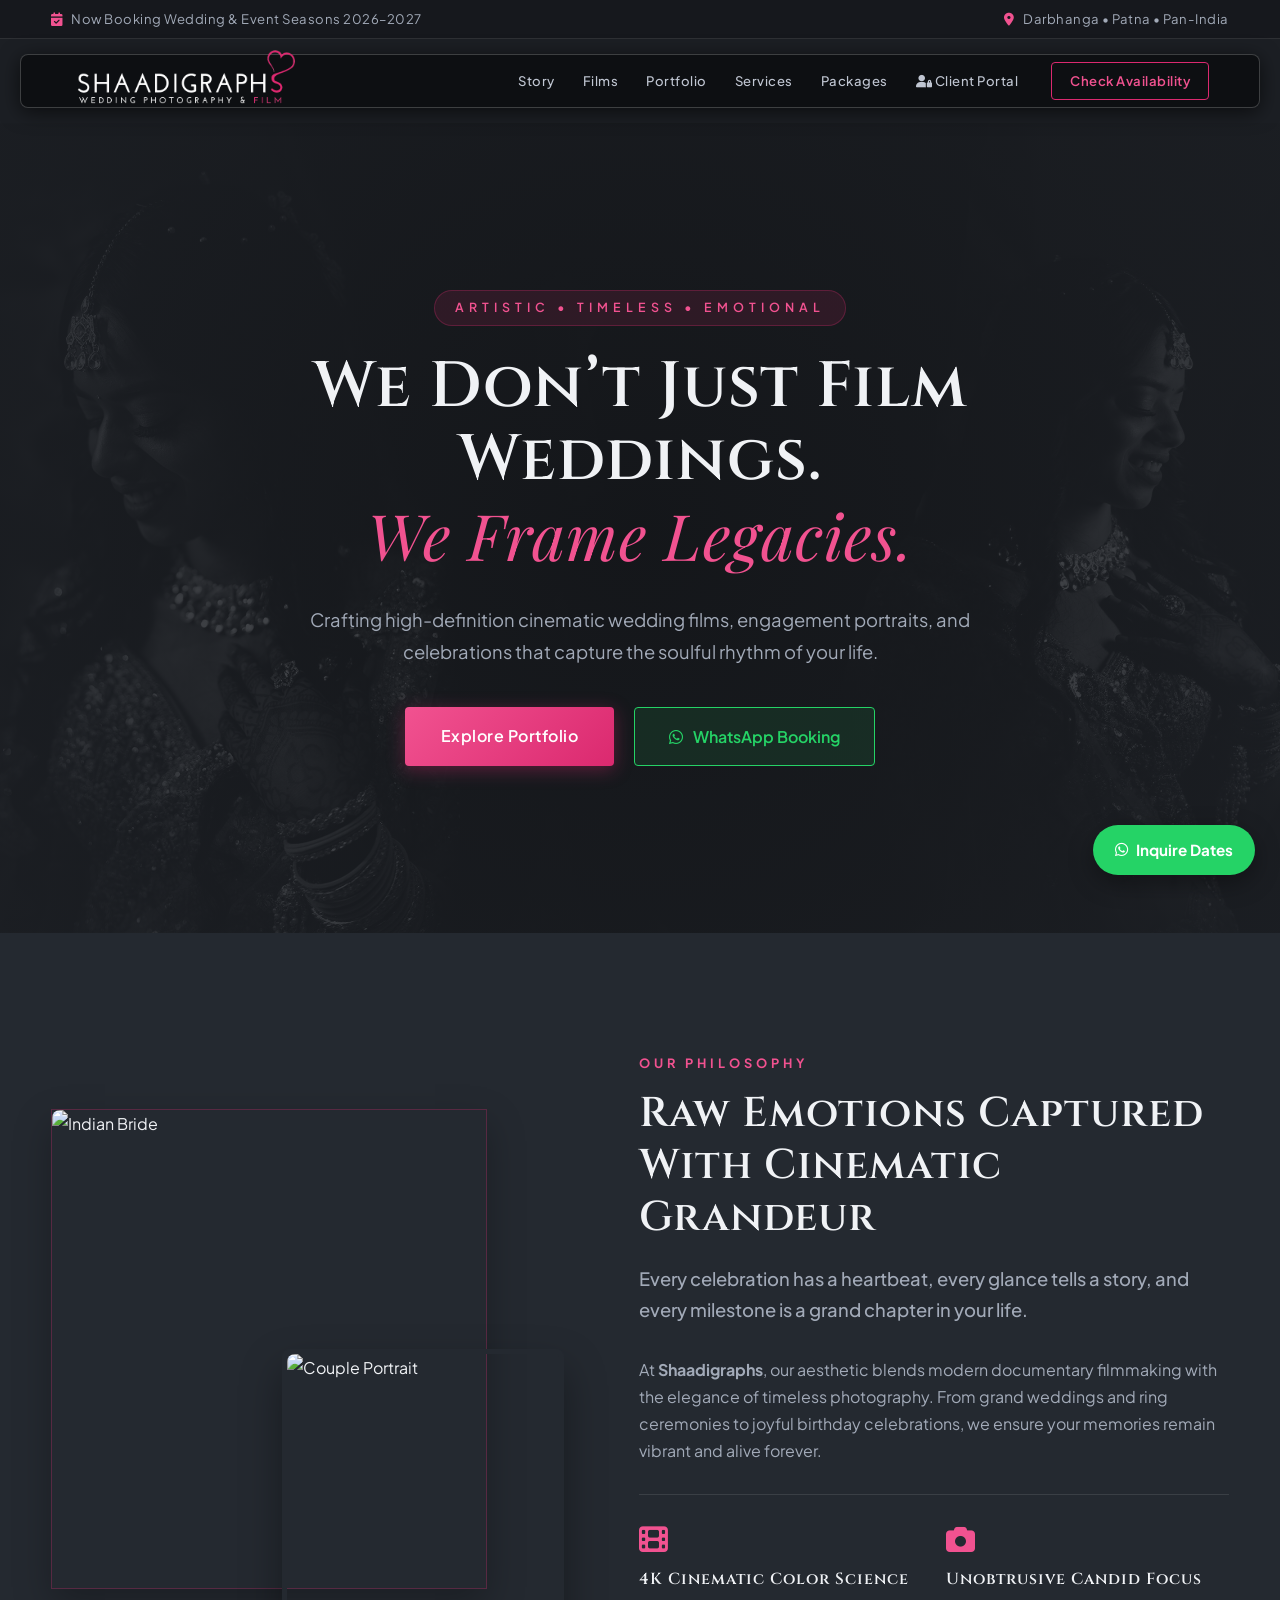
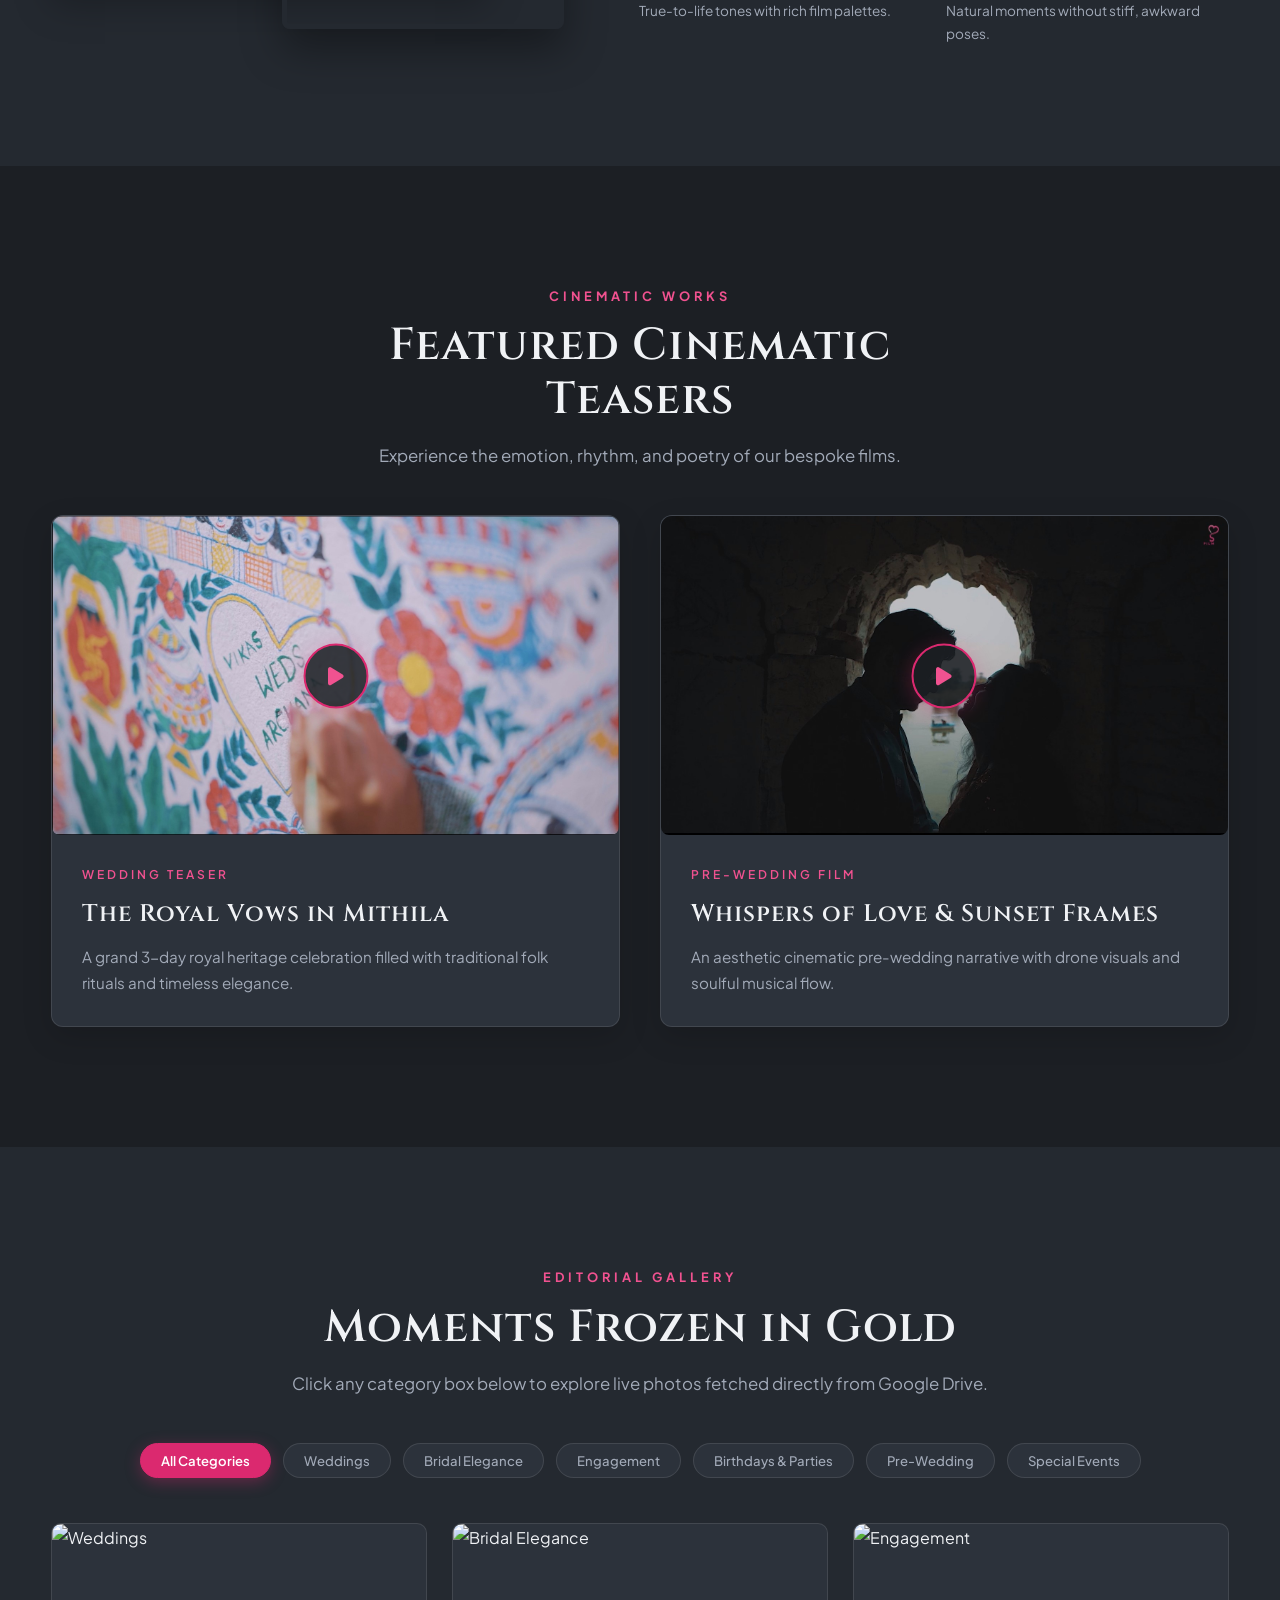
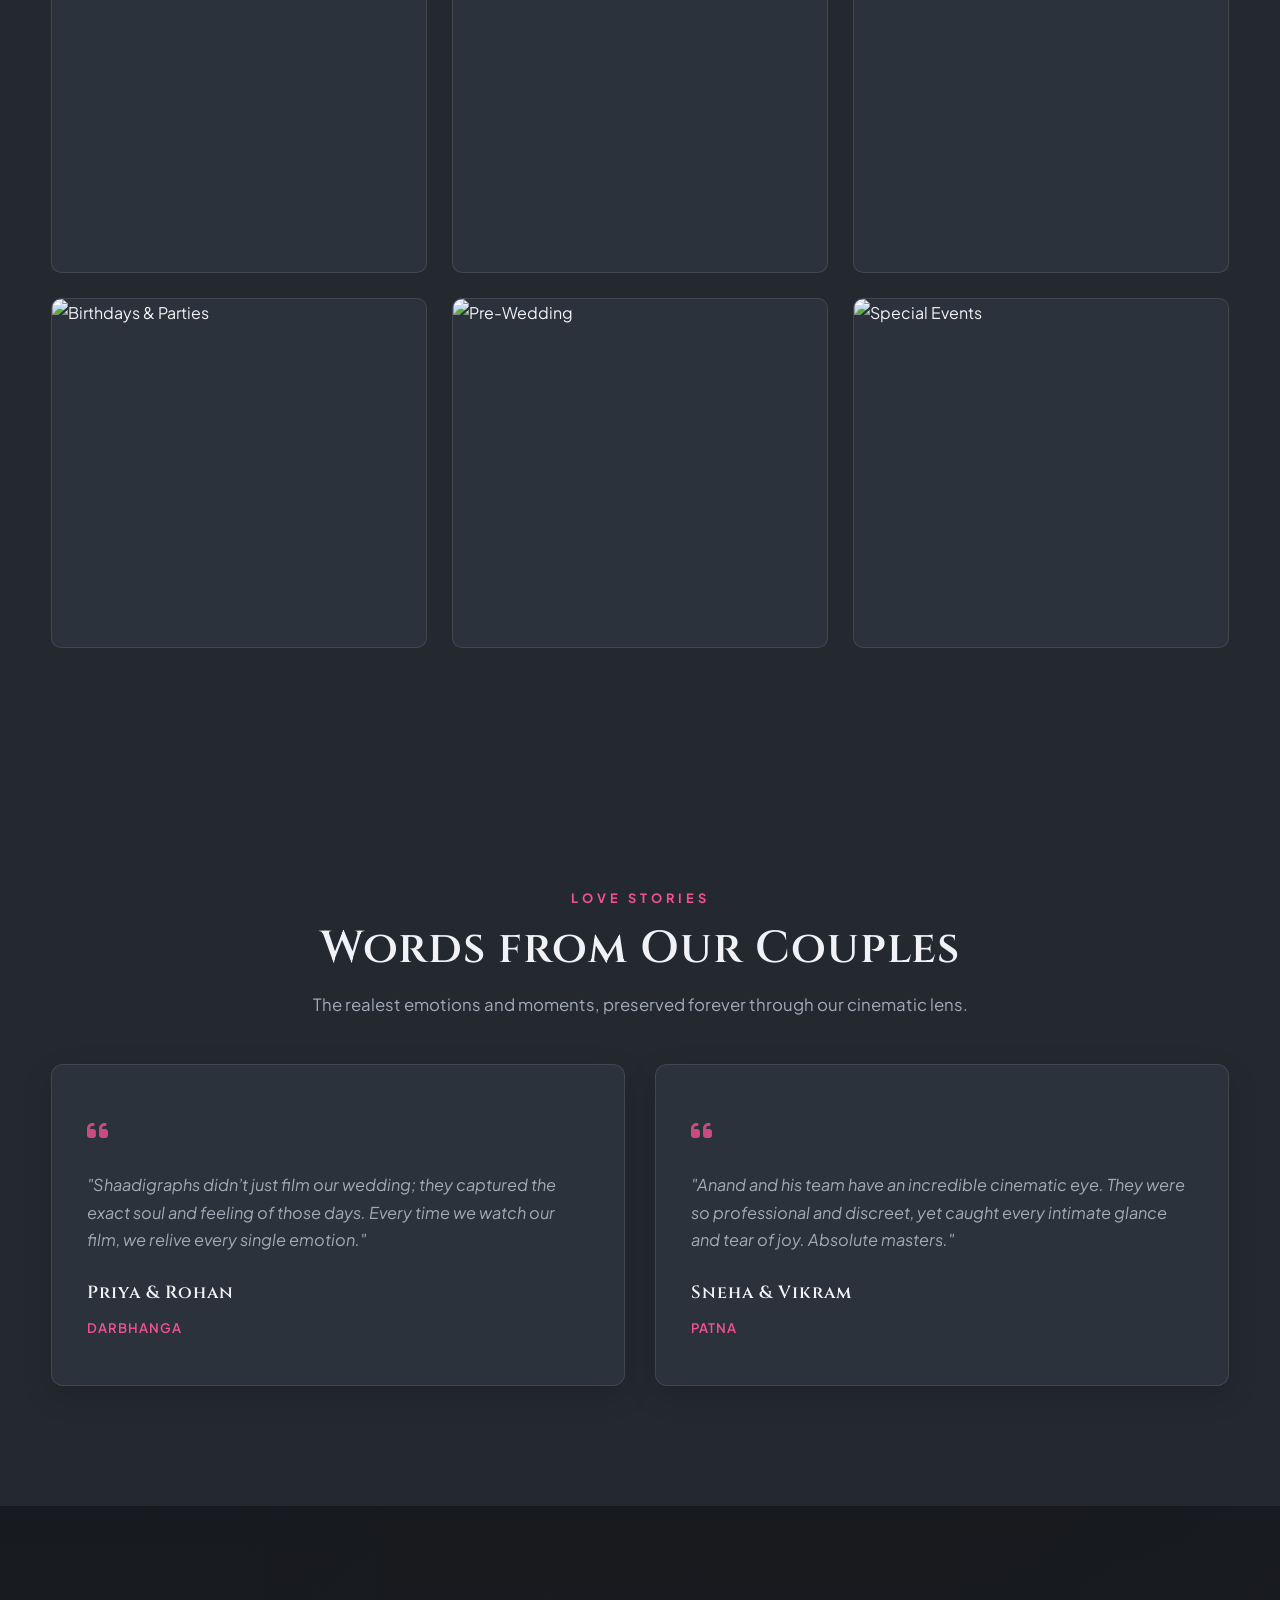
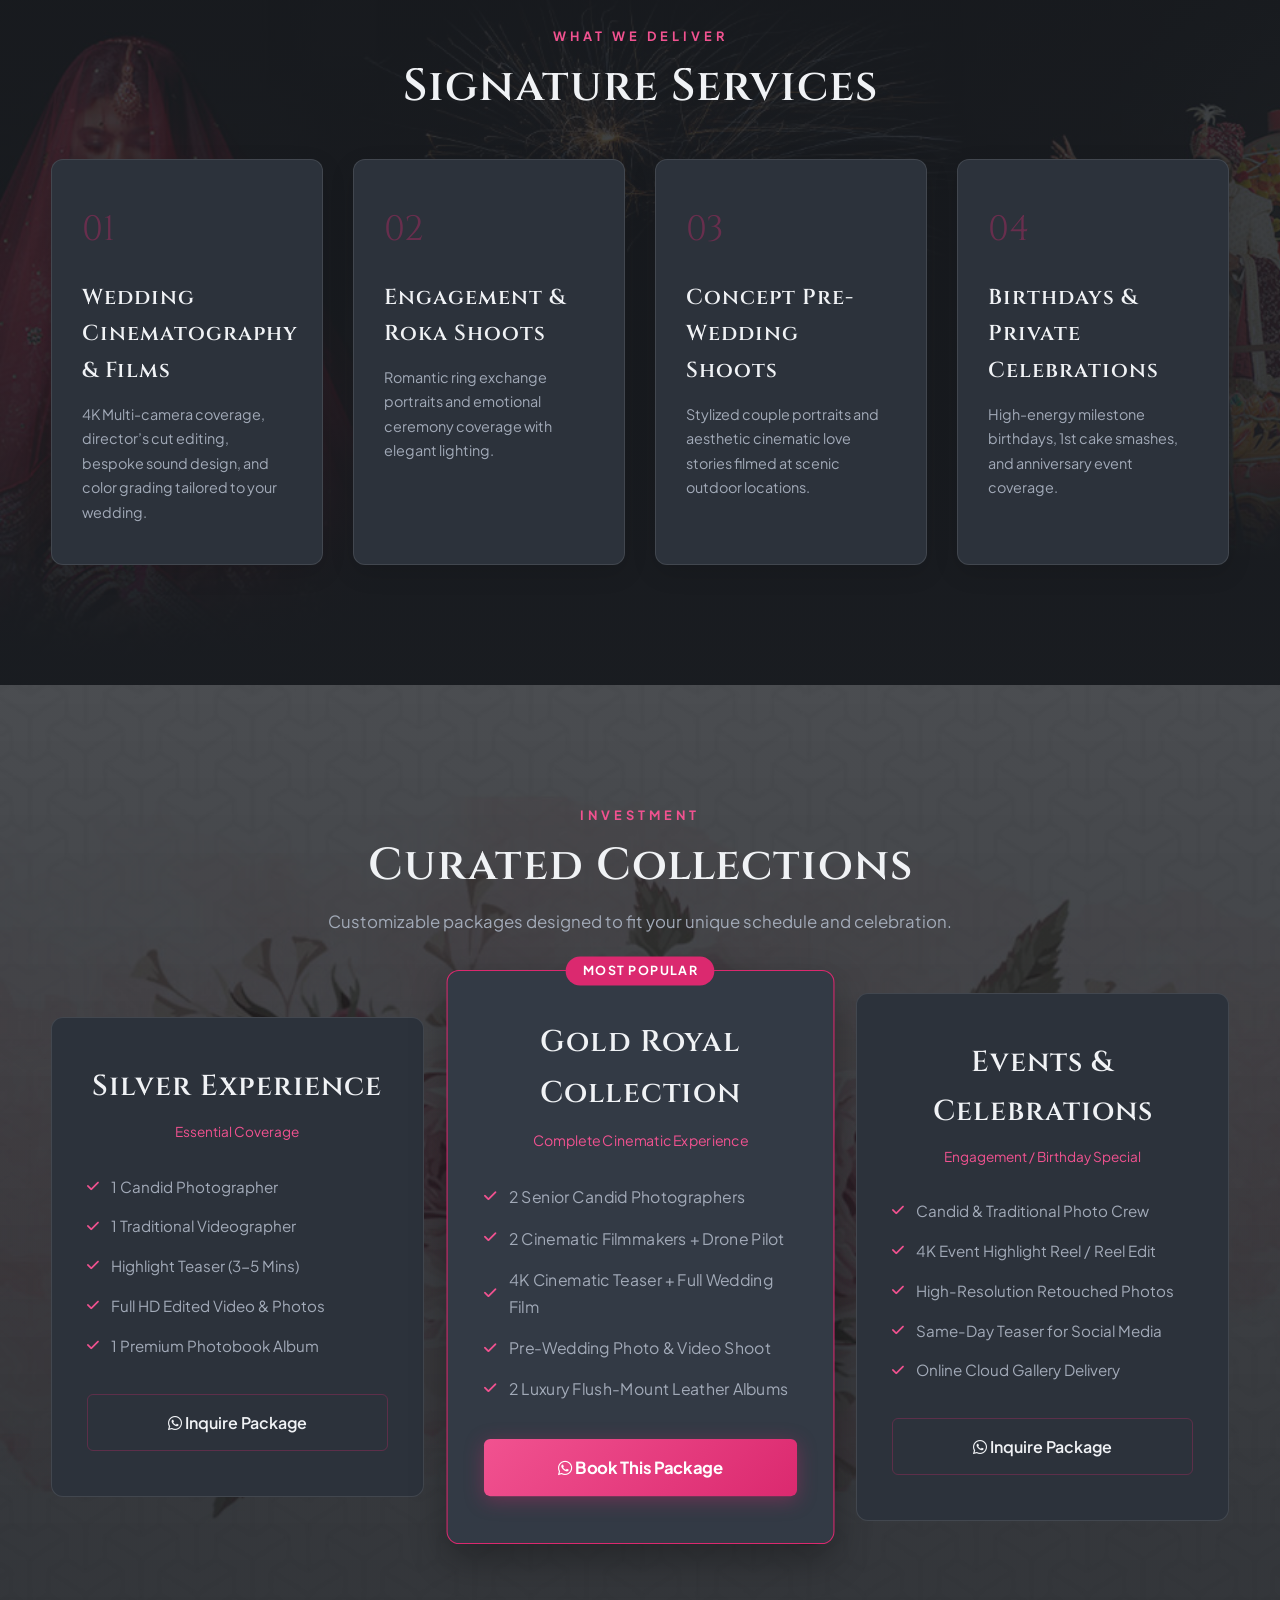
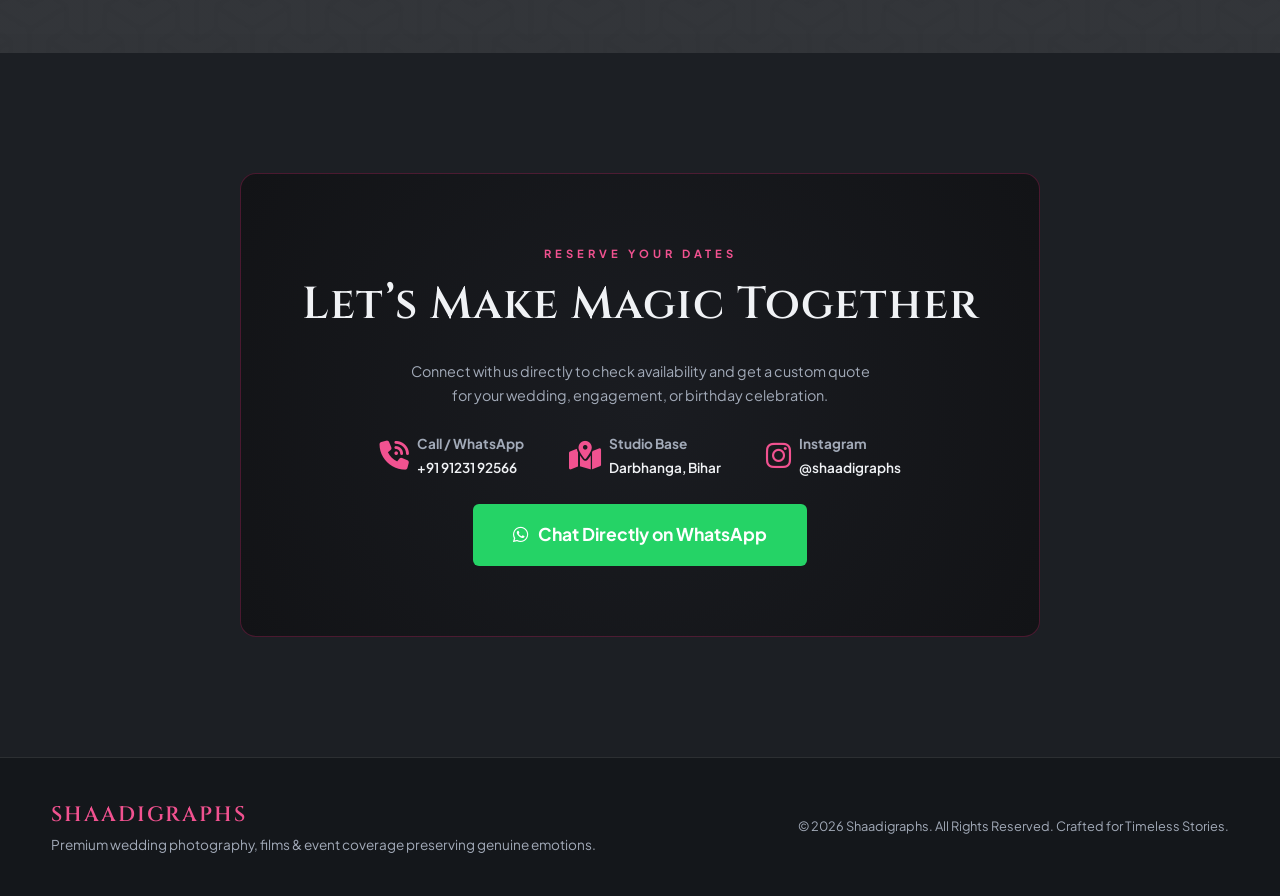
==== index.html @ d35c9bdb "clean website code" ====
<!DOCTYPE html>
<html lang="en">
<head>
  <meta charset="UTF-8" />
  <meta name="viewport" content="width=device-width, initial-scale=1.0" />
  <title>SHAADIGRAPHS | Luxury Wedding Cinematography & Editorial Photography</title>
  <link rel="icon" type="image/png" href="chhotkadil.png">
  <!-- ==========================================
       GOOGLE FONTS & ICONS
       ========================================== -->
  <link rel="preconnect" href="https://fonts.googleapis.com">
  <link rel="preconnect" href="https://fonts.gstatic.com" crossorigin>
  <link href="https://fonts.googleapis.com/css2?family=Cinzel:wght@400;600;700;800&family=Plus+Jakarta+Sans:wght@300;400;500;600&family=Playfair+Display:ital,wght@0,400;0,600;1,400&display=swap" rel="stylesheet">
  
  <link rel="stylesheet" href="https://cdnjs.cloudflare.com/ajax/libs/font-awesome/6.4.0/css/all.min.css" />
  <link rel="stylesheet" href="style.css" />

</head>
<body>

  <!-- ==========================================
       SECTION 1: TOP ANNOUNCEMENT BAR
       ========================================== -->
  <div class="top-bar">
    <div class="container top-bar-flex">
      <span><i class="fas fa-calendar-check"></i> Now Booking Wedding & Event Seasons 2026–2027</span>
      <span class="location-tag"><i class="fas fa-map-marker-alt"></i> Darbhanga • Patna • Pan-India</span>
    </div>
  </div>

  <!-- ==========================================
       SECTION 2: HEADER & NAVIGATION MENU
       ========================================== -->
  <header class="header">
    <div class="container nav-wrap">
      <a href="#" class="brand-logo-wrap">
        <img src="Shaadigraphs-white-logo.png" alt="Shaadigraphs Logo" class="main-site-logo" />
      </a>
      
      <nav class="nav-menu">
        <a href="#about">Story</a>
        <a href="#films">Films</a>
        <a href="#gallery">Portfolio</a>
        <a href="#services">Services</a>
        <a href="#packages">Packages</a>
        <!-- Linked directly to separate portal.html page -->
        <a href="portal.html"><i class="fas fa-user-lock"></i> Client Portal</a>
        <a href="javascript:void(0)" onclick="openCalendarModal()" class="nav-cta">Check Availability</a>
      </nav>
    </div>
  </header>

  <!-- ==========================================
       SECTION 3: HERO BANNER SECTION
       ========================================== -->
  <section class="hero-section">
    <div class="hero-bg-overlay"></div>
    <div class="hero-inner">
      <div class="hero-badge">ARTISTIC • TIMELESS • EMOTIONAL</div>
      <h1 class="hero-title">We Don’t Just Film Weddings.<br><em>We Frame Legacies.</em></h1>
      <p class="hero-description">
        Crafting high-definition cinematic wedding films, engagement portraits, and celebrations that capture the soulful rhythm of your life.
      </p>
      <div class="hero-actions">
        <a href="#gallery" class="btn-gold">Explore Portfolio</a>
        <a href="https://wa.me/919123192566?text=Hi%20Shaadigraphs,%20I%20want%20to%20inquire%20for%20an%20upcoming%20event." target="_blank" class="btn-outline-wa">
          <i class="fab fa-whatsapp"></i> WhatsApp Booking
        </a>
      </div>
    </div>
  </section>

  <!-- ==========================================
       SECTION 4: ABOUT & STORY
       ========================================== -->
  <section id="about" class="story-section">
    <div class="container">
      <div class="story-grid">
        <div class="story-visual">
          <div class="img-frame frame-main">
            <img src="https://images.unsplash.com/photo-1583939003579-730e3918a45a?auto=format&fit=crop&w=800&q=80" alt="Indian Bride" />
          </div>
          <div class="img-frame frame-accent">
            <img src="https://images.unsplash.com/photo-1606800052052-a08af7148866?auto=format&fit=crop&w=500&q=80" alt="Couple Portrait" />
          </div>
        </div>

        <div class="story-content">
          <span class="eyebrow">OUR PHILOSOPHY</span>
          <h2>Raw Emotions Captured With Cinematic Grandeur</h2>
          <p class="lead-text">
            Every celebration has a heartbeat, every glance tells a story, and every milestone is a grand chapter in your life.
          </p>
          <p>
            At <strong>Shaadigraphs</strong>, our aesthetic blends modern documentary filmmaking with the elegance of timeless photography. From grand weddings and ring ceremonies to joyful birthday celebrations, we ensure your memories remain vibrant and alive forever.
          </p>
          
          <div class="story-pillars">
            <div class="pillar-box">
              <i class="fas fa-film"></i>
              <h4>4K Cinematic Color Science</h4>
              <p>True-to-life tones with rich film palettes.</p>
            </div>
            <div class="pillar-box">
              <i class="fas fa-camera"></i>
              <h4>Unobtrusive Candid Focus</h4>
              <p>Natural moments without stiff, awkward poses.</p>
            </div>
          </div>
        </div>
      </div>
    </div>
  </section>

  <!-- ==========================================
       SECTION 5: FEATURED CINEMATIC FILMS
       ========================================== -->
  <section id="films" class="films-section">
    <div class="container">
      <div class="section-title-wrap">
        <span class="eyebrow">CINEMATIC WORKS</span>
        <h2>Featured Cinematic Teasers</h2>
        <p>Experience the emotion, rhythm, and poetry of our bespoke films.</p>
      </div>

      <div class="films-grid">
        <div class="film-card">
          <div class="film-thumbnail" style="position: relative; aspect-ratio: 16/9; background: #000; overflow: hidden; border-radius: 8px;">
            <img id="mithila-poster" src="mithilathumb.jpg" alt="Mithila Wedding Teaser" style="width: 100%; height: 100%; object-fit: cover; display: block;" />
            <button class="play-btn" id="mithila-play-btn" onclick="playMithilaVideo()" aria-label="Play Video" style="border: 2px solid var(--accent-primary); cursor: pointer; z-index: 10;">
              <i class="fas fa-play"></i>
            </button>
            <video id="mithila-video" controls playsinline style="display: none; width: 100%; height: 100%; object-fit: cover;">
              <source src="teasermithila.mp4" type="video/mp4">
              Aapka browser is video ko support nahi karta.
            </video>
          </div>
          <div class="film-meta">
            <span class="film-tag">WEDDING TEASER</span>
            <h3>The Royal Vows in Mithila</h3>
            <p>A grand 3-day royal heritage celebration filled with traditional folk rituals and timeless elegance.</p>
          </div>
        </div>

        <div class="film-card">
          <div class="film-thumbnail" style="position: relative; aspect-ratio: 16/9; background: #000; overflow: hidden; border-radius: 8px;">
            <img id="prewedding-poster" src="preweddingrajnagarthumb.jpg" alt="Pre-wedding Film" style="width: 100%; height: 100%; object-fit: cover; display: block;" />
            <button class="play-btn" id="prewedding-play-btn" onclick="playPreweddingVideo()" aria-label="Play Video" style="border: 2px solid var(--accent-primary); cursor: pointer; z-index: 10;">
              <i class="fas fa-play"></i>
            </button>
            <video id="prewedding-video" controls playsinline style="display: none; width: 100%; height: 100%; object-fit: cover;">
              <source src="preweddingrajnagar.mp4" type="video/mp4">
              Aapka browser is video ko support nahi karta.
            </video>
          </div>
          <div class="film-meta">
            <span class="film-tag">PRE-WEDDING FILM</span>
            <h3>Whispers of Love & Sunset Frames</h3>
            <p>An aesthetic cinematic pre-wedding narrative with drone visuals and soulful musical flow.</p>
          </div>
        </div>
      </div>
    </div>
  </section>

  <!-- ==========================================
       SECTION 6: EDITORIAL GALLERY & DRIVE FETCH GRID
       ========================================== -->
  <section id="gallery" class="gallery-section">
    <div class="container">
      <div class="section-title-wrap">
        <span class="eyebrow">EDITORIAL GALLERY</span>
        <h2>Moments Frozen in Gold</h2>
        <p>Click any category box below to explore live photos fetched directly from Google Drive.</p>
      </div>

      <!-- Quick Filter Navigation -->
      <div class="filter-wrapper">
        <button class="filter-btn active" onclick="resetGalleryToDefault()">All Categories</button>
        <button class="filter-btn" onclick="loadCategoryGallery('wedding', 'Weddings')">Weddings</button>
        <button class="filter-btn" onclick="loadCategoryGallery('bridal', 'Bridal Elegance')">Bridal Elegance</button>
        <button class="filter-btn" onclick="loadCategoryGallery('engagement', 'Engagement')">Engagement</button>
        <button class="filter-btn" onclick="loadCategoryGallery('birthday', 'Birthdays & Parties')">Birthdays & Parties</button>
        <button class="filter-btn" onclick="loadCategoryGallery('prewedding', 'Pre-Wedding')">Pre-Wedding</button>
        <button class="filter-btn" onclick="loadCategoryGallery('special', 'Special Events')">Special Events</button>
      </div>

      <!-- Dynamic Portfolio Grid -->
      <div class="masonry-gallery" id="portfolio-gallery">
        
        <!-- 1. Weddings -->
        <div class="gallery-item item-cat wedding" onclick="loadCategoryGallery('wedding', 'Weddings')">
          <img id="cover-wedding" src="https://images.unsplash.com/photo-1583939003579-730e3918a45a?auto=format&fit=crop&w=800&q=80" alt="Weddings" style="width:100%; height:350px; object-fit:cover; display:block;" />
          <div class="item-overlay">
            <span>WEDDING</span>
          </div>
        </div>

        <!-- 2. Bridal Elegance -->
        <div class="gallery-item item-cat bridal" onclick="loadCategoryGallery('bridal', 'Bridal Elegance')">
          <img id="cover-bridal" src="https://images.unsplash.com/photo-1594552072238-b8a3da72ae9a?auto=format&fit=crop&w=800&q=80" alt="Bridal Elegance" style="width:100%; height:350px; object-fit:cover; display:block;" />
          <div class="item-overlay">
            <span>BRIDAL ELEGANCE</span>
          </div>
        </div>

        <!-- 3. Engagement -->
        <div class="gallery-item item-cat engagement" onclick="loadCategoryGallery('engagement', 'Engagement')">
          <img id="cover-engagement" src="https://images.unsplash.com/photo-1515934751635-c81c6bc9a2d8?auto=format&fit=crop&w=800&q=80" alt="Engagement" style="width:100%; height:350px; object-fit:cover; display:block;" />
          <div class="item-overlay">
            <span>ENGAGEMENT</span>
          </div>
        </div>

        <!-- 4. Birthdays & Parties -->
        <div class="gallery-item item-cat birthday" onclick="loadCategoryGallery('birthday', 'Birthdays & Parties')">
          <img id="cover-birthday" src="https://images.unsplash.com/photo-1530103862676-de8c9debad1d?auto=format&fit=crop&w=800&q=80" alt="Birthdays & Parties" style="width:100%; height:350px; object-fit:cover; display:block;" />
          <div class="item-overlay">
            <span>BIRTHDAYS & PARTIES</span>
          </div>
        </div>

        <!-- 5. Pre-Wedding -->
        <div class="gallery-item item-cat prewedding" onclick="loadCategoryGallery('prewedding', 'Pre-Wedding')">
          <img id="cover-prewedding" src="https://images.unsplash.com/photo-1519741497674-611481863552?auto=format&fit=crop&w=800&q=80" alt="Pre-Wedding" style="width:100%; height:350px; object-fit:cover; display:block;" />
          <div class="item-overlay">
            <span>PRE-WEDDING</span>
          </div>
        </div>

        <!-- 6. Special Events -->
        <div class="gallery-item item-cat special" onclick="loadCategoryGallery('special', 'Special Events')">
          <img id="cover-special" src="https://images.unsplash.com/photo-1511285560929-80b456fea0bc?auto=format&fit=crop&w=800&q=80" alt="Special Events" style="width:100%; height:350px; object-fit:cover; display:block;" />
          <div class="item-overlay">
            <span>SPECIAL EVENTS</span>
          </div>
        </div>

      </div>
    </div>
  </section>

  <!-- LOVE STORIES / TESTIMONIALS SECTION -->
  <section class="testimonials-section">
    <div class="container">
      <div class="section-title-wrap">
        <span class="eyebrow">LOVE STORIES</span>
        <h2>Words from Our Couples</h2>
        <p>The realest emotions and moments, preserved forever through our cinematic lens.</p>
      </div>
      
      <div class="testimonials-grid">
        <!-- Testimonial Card 1 -->
        <div class="testimonial-card">
          <div class="quote-icon"><i class="fas fa-quote-left"></i></div>
          <p class="testimonial-text">"Shaadigraphs didn’t just film our wedding; they captured the exact soul and feeling of those days. Every time we watch our film, we relive every single emotion."</p>
          <div class="client-info">
            <h4>Priya & Rohan</h4>
            <span>Darbhanga</span>
          </div>
        </div>

        <!-- Testimonial Card 2 -->
        <div class="testimonial-card">
          <div class="quote-icon"><i class="fas fa-quote-left"></i></div>
          <p class="testimonial-text">"Anand and his team have an incredible cinematic eye. They were so professional and discreet, yet caught every intimate glance and tear of joy. Absolute masters."</p>
          <div class="client-info">
            <h4>Sneha & Vikram</h4>
            <span>Patna</span>
          </div>
        </div>
      </div>
    </div>
  </section>

  <!-- ==========================================
       SECTION 7: SIGNATURE SERVICES
       ========================================== -->
  <section id="services" class="services-section">
    <div class="container">
      <div class="section-title-wrap">
        <span class="eyebrow">WHAT WE DELIVER</span>
        <h2>Signature Services</h2>
      </div>

      <div class="services-row">
        <div class="service-box">
          <span class="num">01</span>
          <h3>Wedding Cinematography & Films</h3>
          <p>4K Multi-camera coverage, director’s cut editing, bespoke sound design, and color grading tailored to your wedding.</p>
        </div>

        <div class="service-box">
          <span class="num">02</span>
          <h3>Engagement & Roka Shoots</h3>
          <p>Romantic ring exchange portraits and emotional ceremony coverage with elegant lighting.</p>
        </div>

        <div class="service-box">
          <span class="num">03</span>
          <h3>Concept Pre-Wedding Shoots</h3>
          <p>Stylized couple portraits and aesthetic cinematic love stories filmed at scenic outdoor locations.</p>
        </div>

        <div class="service-box">
          <span class="num">04</span>
          <h3>Birthdays & Private Celebrations</h3>
          <p>High-energy milestone birthdays, 1st cake smashes, and anniversary event coverage.</p>
        </div>
      </div>
    </div>
  </section>

  <!-- ==========================================
       SECTION 8: PACKAGES / PRICING
       ========================================== -->
  <section id="packages" class="packages-section">
    <div class="container">
      <div class="section-title-wrap">
        <span class="eyebrow">INVESTMENT</span>
        <h2>Curated Collections</h2>
        <p>Customizable packages designed to fit your unique schedule and celebration.</p>
      </div>

      <div class="packages-grid">
        <div class="package-card">
          <h3>Silver Experience</h3>
          <div class="package-tag">Essential Coverage</div>
          <ul>
            <li><i class="fas fa-check"></i> 1 Candid Photographer</li>
            <li><i class="fas fa-check"></i> 1 Traditional Videographer</li>
            <li><i class="fas fa-check"></i> Highlight Teaser (3-5 Mins)</li>
            <li><i class="fas fa-check"></i> Full HD Edited Video & Photos</li>
            <li><i class="fas fa-check"></i> 1 Premium Photobook Album</li>
          </ul>
          <a href="https://wa.me/919123192566?text=Hi%20Shaadigraphs,%20I%20am%20interested%20in%20the%20Silver%20Experience%20Package.%20Please%20share%20pricing%20and%20details." target="_blank" class="btn-pkg">
            <i class="fab fa-whatsapp"></i> Inquire Package
          </a>
        </div>

        <div class="package-card featured">
          <div class="badge-pop">MOST POPULAR</div>
          <h3>Gold Royal Collection</h3>
          <div class="package-tag">Complete Cinematic Experience</div>
          <ul>
            <li><i class="fas fa-check"></i> 2 Senior Candid Photographers</li>
            <li><i class="fas fa-check"></i> 2 Cinematic Filmmakers + Drone Pilot</li>
            <li><i class="fas fa-check"></i> 4K Cinematic Teaser + Full Wedding Film</li>
            <li><i class="fas fa-check"></i> Pre-Wedding Photo & Video Shoot</li>
            <li><i class="fas fa-check"></i> 2 Luxury Flush-Mount Leather Albums</li>
          </ul>
          <a href="https://wa.me/919123192566?text=Hi%20Shaadigraphs,%20I%20want%20to%20book%20the%20Gold%20Royal%20Collection%20for%20my%20wedding.%20Please%20check%20date%20availability." target="_blank" class="btn-pkg-featured">
            <i class="fab fa-whatsapp"></i> Book This Package
          </a>
        </div>

        <div class="package-card">
          <h3>Events & Celebrations</h3>
          <div class="package-tag">Engagement / Birthday Special</div>
          <ul>
            <li><i class="fas fa-check"></i> Candid & Traditional Photo Crew</li>
            <li><i class="fas fa-check"></i> 4K Event Highlight Reel / Reel Edit</li>
            <li><i class="fas fa-check"></i> High-Resolution Retouched Photos</li>
            <li><i class="fas fa-check"></i> Same-Day Teaser for Social Media</li>
            <li><i class="fas fa-check"></i> Online Cloud Gallery Delivery</li>
          </ul>
          <a href="https://wa.me/919123192566?text=Hi%20Shaadigraphs,%20I%20am%20interested%20in%20the%20Events%20%26%20Celebrations%20Package.%20Please%20share%20details." target="_blank" class="btn-pkg">
            <i class="fab fa-whatsapp"></i> Inquire Package
          </a>
        </div>
      </div>
    </div>
  </section>

  <!-- ==========================================
       SECTION 9: BOOKING & CONTACT CALLOUT
       ========================================== -->
  <section id="contact" class="booking-section">
    <div class="container">
      <div class="booking-card">
        <span class="eyebrow">RESERVE YOUR DATES</span>
        <h2>Let’s Make Magic Together</h2>
        <p>Connect with us directly to check availability and get a custom quote for your wedding, engagement, or birthday celebration.</p>
        <div class="contact-methods">
          <a href="tel:+919123192566" class="cm-item" style="text-decoration: none; color: inherit;">
            <i class="fas fa-phone-volume"></i>
            <div>
              <strong>Call / WhatsApp</strong>
              <p>+91 91231 92566</p>
            </div>
          </a>
          <a href="https://maps.app.goo.gl/5NDmc1wiqc4jzubj6" target="_blank" class="cm-item" style="text-decoration: none; color: inherit;">
            <i class="fas fa-map-marked-alt"></i>
            <div>
              <strong>Studio Base</strong>
              <p>Darbhanga, Bihar</p>
            </div>
          </a>
          <a href="https://www.instagram.com/shaadigraphs" target="_blank" class="cm-item" style="text-decoration: none; color: inherit;">
            <i class="fab fa-instagram"></i>
            <div>
              <strong>Instagram</strong>
              <p>@shaadigraphs</p>
            </div>
          </a>
        </div>
        <a href="https://wa.me/919123192566?text=Hi%20Shaadigraphs,%20I%20would%20like%20to%20check%20availability%20for%20my%20event." target="_blank" class="btn-wa-cta">
          <i class="fab fa-whatsapp"></i> Chat Directly on WhatsApp
        </a>
      </div>
    </div>
  </section>

  <!-- ==========================================
       SECTION 10: FOOTER
       ========================================== -->
  <footer class="site-footer">
    <div class="container footer-grid">
      <div class="footer-brand">
        <h3>SHAADIGRAPHS</h3>
        <p>Premium wedding photography, films & event coverage preserving genuine emotions.</p>
      </div>
      <div class="footer-copy">
        <p>&copy; 2026 Shaadigraphs. All Rights Reserved. Crafted for Timeless Stories.</p>
      </div>
    </div>
  </footer>

  <!-- ==========================================
       SECTION 11: FLOATING WHATSAPP BUTTON
       ========================================== -->
  <a href="https://wa.me/919123192566?text=Hi%20Shaadigraphs,%20I%20want%20to%20know%20more%20about%20your%20services." target="_blank" class="sticky-wa-btn">
    <i class="fab fa-whatsapp"></i>
    <span>Inquire Dates</span>
  </a>

  <!-- ==========================================
       SECTION 12: AVAILABILITY CALENDAR MODAL
       ========================================== -->
  <div id="availability-modal" class="cal-modal">
    <div class="cal-modal-content">
      <div class="cal-modal-header">
        <div>
          <span class="eyebrow" style="margin-bottom: 4px; font-size: 0.75rem; color: #f15290; letter-spacing: 1.5px; display: block;">DATE CHECKER</span>
          <h3 style="color: #fff; margin: 0; font-size: 1.35rem;">Check Date Availability</h3>
        </div>
        <button class="cal-close-btn" type="button" onclick="closeCalendarModal()">&times;</button>
      </div>

      <div class="cal-legend">
        <span><i class="dot dot-green"></i> Available</span>
        <span><i class="dot dot-yellow"></i> 1 Slot Left</span>
        <span><i class="dot dot-red"></i> Fully Booked</span>
      </div>

      <div class="cal-controls">
        <button type="button" onclick="changeMonth(-1)"><i class="fas fa-chevron-left"></i></button>
        <h4 id="cal-month-year" style="color: #fff; margin: 0; font-size: 1rem;"></h4>
        <button type="button" onclick="changeMonth(1)"><i class="fas fa-chevron-right"></i></button>
      </div>

      <div class="cal-weekdays">
        <span>Sun</span><span>Mon</span><span>Tue</span><span>Wed</span><span>Thu</span><span>Fri</span><span>Sat</span>
      </div>

      <div id="cal-days-grid" class="cal-grid"></div>

      <div id="cal-selection-card" class="cal-selection-card" style="display: none;">
        <div id="cal-selected-status"></div>
        <a id="cal-wa-btn" href="#" target="_blank" class="btn-wa-cta" style="width: 100%; justify-content: center; padding: 12px; font-size: 0.95rem; margin-top: 10px; display: inline-flex; text-decoration: none; border-radius: 8px; font-weight: 600;">
          <i class="fab fa-whatsapp" style="margin-right: 8px;"></i> Reserve This Date on WhatsApp
        </a>
      </div>
    </div>
  </div>

 <!-- ==========================================
       SECTION 13: ANIMATED LIGHTBOX POPUP MODAL
       ========================================== -->
  <div class="lightbox-modal" id="lightboxModal">
    <button class="lightbox-close" id="lightboxClose">&times;</button>
    <button class="lightbox-arrow lightbox-prev" onclick="changeLightboxImage(-1)">&#10094;</button>
    <img class="lightbox-content" id="lightboxImg" src="" alt="Enlarged Preview" />
    <button class="lightbox-arrow lightbox-next" onclick="changeLightboxImage(1)">&#10095;</button>
  </div>

  <!-- ==========================================
       SECTION 14: JAVASCRIPT ENGINE (ONLY FOR FILMS, GALLERY & CALENDAR)
       ========================================== -->
  <!-- ==========================================
       SECTION 14: JAVASCRIPT ENGINE (FILMS, GALLERY & LIVE CALENDAR)
       ========================================== -->
  <script>
    /* --- 14.1 FILM CONTROLLERS --- */
    function playMithilaVideo() {
      const poster = document.getElementById('mithila-poster');
      const playBtn = document.getElementById('mithila-play-btn');
      const video = document.getElementById('mithila-video');
      if (poster && playBtn && video) {
        poster.style.display = 'none';
        playBtn.style.display = 'none';
        video.style.display = 'block';
        video.play().catch(err => console.log("Autoplay issue:", err));
      }
    }

    function playPreweddingVideo() {
      const poster = document.getElementById('prewedding-poster');
      const playBtn = document.getElementById('prewedding-play-btn');
      const video = document.getElementById('prewedding-video');
      if (poster && playBtn && video) {
        poster.style.display = 'none';
        playBtn.style.display = 'none';
        video.style.display = 'block';
        video.play().catch(err => console.log("Autoplay issue:", err));
      }
    }

    /* --- 14.2 DYNAMIC GOOGLE DRIVE GALLERY, LATEST COVER FETCH & LIGHTBOX ENGINE --- */
    const CATEGORY_FOLDERS = {
      'wedding': '1ITKzHODJieK37FRsgVBLO6Un5A_7t3JV',
      'bridal': '1uY36vQmn-k_qcOe9dF5o-0VYso85ORnu',
      'engagement': '1SfvFRv26ZC5unLiNpYcwjG0zU_ZqzGrL',
      'birthday': '1R0PILhZA2KG3C5cVW1hGeG4Am_52ahj9',
      'prewedding': '1NqrzpNRDteGrwmf2KvQaCcxossWOImzd',
      'special': '1mUDf8jEjFeD1Fe2MvjLkGf0-oDRjokiz'
    };
    const API_URL = "https://script.google.com/macros/s/AKfycbxiicife5FUbMsQZqzio27S5_FOxf-b7D5dXFNLWs5g9ehpVcDs4Hif5X98pG9KDdFW/exec";

    async function loadLatestCovers() {
      for (const [key, folderId] of Object.entries(CATEGORY_FOLDERS)) {
        try {
          const res = await fetch(`${API_URL}?folderId=${folderId}&_t=${Date.now()}`);
          const data = await res.json();
          if (data && data.photos && data.photos.length > 0) {
            const latestPhoto = data.photos[0];
            const imgEl = document.getElementById(`cover-${key}`);
            if (imgEl) {
              imgEl.src = latestPhoto.thumbnail;
            }
          }
        } catch (err) {
          console.log(`Could not load cover for ${key}:`, err);
        }
      }
    }

    async function loadCategoryGallery(categoryKey, categoryTitle) {
      const grid = document.getElementById('portfolio-gallery');
      const sectionTitle = document.querySelector('#gallery .section-title-wrap h2');
      if (!grid) return;

      const folderId = CATEGORY_FOLDERS[categoryKey];
      if (!folderId) return;

      if (sectionTitle) {
        sectionTitle.innerHTML = `${categoryTitle} <button onclick="resetGalleryToDefault()" style="background:none; border:1px solid #f15290; color:#f15290; padding:4px 12px; border-radius:20px; font-size:0.75rem; cursor:pointer; margin-left:15px;"><i class="fas fa-arrow-left"></i> Back to All</button>`;
      }

      grid.innerHTML = `<div style="color: #a2aab8; text-align: center; grid-column: 1 / -1; padding: 60px 0;"><i class="fas fa-circle-notch fa-spin" style="font-size: 2.5rem; color: #f15290; margin-bottom: 15px; display: block;"></i> Loading ${categoryTitle} photos from Google Drive...</div>`;

      try {
        const response = await fetch(`${API_URL}?folderId=${folderId}&_t=${Date.now()}`);
        const data = await response.json();

        if (data && data.photos && data.photos.length > 0) {
          grid.innerHTML = '';
          data.photos.forEach(photo => {
            const item = document.createElement('div');
            item.className = 'gallery-item';
            const highResUrl = photo.thumbnail.replace('=s220', '=s1600');
            item.setAttribute('data-src', highResUrl);
            
            item.innerHTML = `
              <img src="${photo.thumbnail}" alt="${categoryTitle}" loading="lazy" style="width:100%; height:350px; object-fit:cover; display:block;" />
              <div class="item-overlay">
                <span>${categoryTitle.toUpperCase()}</span>
              </div>
            `;

            item.addEventListener('click', function() {
              openLightbox(this.getAttribute('data-src'));
            });

            grid.appendChild(item);
          });
        } else {
          grid.innerHTML = `<div style="color: #ff4d6d; text-align: center; grid-column: 1 / -1; padding: 60px 0;">No photos found in this folder yet.</div>`;
        }
      } catch (err) {
        console.error("Error loading drive photos:", err);
        grid.innerHTML = `<div style="color: #ff4d6d; text-align: center; grid-column: 1 / -1; padding: 60px 0;">Failed to load photos from Google Drive. Please check connection.</div>`;
      }
    }

    function resetGalleryToDefault() {
      const sectionTitle = document.querySelector('#gallery .section-title-wrap h2');
      if (sectionTitle) sectionTitle.innerHTML = "Moments Frozen in Gold";

      const grid = document.getElementById('portfolio-gallery');
      if (!grid) return;

      grid.innerHTML = `
        <div class="gallery-item item-cat wedding" onclick="loadCategoryGallery('wedding', 'Weddings')">
          <img id="cover-wedding" src="https://images.unsplash.com/photo-1583939003579-730e3918a45a?auto=format&fit=crop&w=800&q=80" alt="Weddings" style="width:100%; height:350px; object-fit:cover; display:block;" />
          <div class="item-overlay"><span>WEDDING</span></div>
        </div>
        <div class="gallery-item item-cat bridal" onclick="loadCategoryGallery('bridal', 'Bridal Elegance')">
          <img id="cover-bridal" src="https://images.unsplash.com/photo-1594552072238-b8a3da72ae9a?auto=format&fit=crop&w=800&q=80" alt="Bridal Elegance" style="width:100%; height:350px; object-fit:cover; display:block;" />
          <div class="item-overlay"><span>BRIDAL ELEGANCE</span></div>
        </div>
        <div class="gallery-item item-cat engagement" onclick="loadCategoryGallery('engagement', 'Engagement')">
          <img id="cover-engagement" src="https://images.unsplash.com/photo-1515934751635-c81c6bc9a2d8?auto=format&fit=crop&w=800&q=80" alt="Engagement" style="width:100%; height:350px; object-fit:cover; display:block;" />
          <div class="item-overlay"><span>ENGAGEMENT</span></div>
        </div>
        <div class="gallery-item item-cat birthday" onclick="loadCategoryGallery('birthday', 'Birthdays & Parties')">
          <img id="cover-birthday" src="https://images.unsplash.com/photo-1530103862676-de8c9debad1d?auto=format&fit=crop&w=800&q=80" alt="Birthdays & Parties" style="width:100%; height:350px; object-fit:cover; display:block;" />
          <div class="item-overlay"><span>BIRTHDAYS & PARTIES</span></div>
        </div>
        <div class="gallery-item item-cat prewedding" onclick="loadCategoryGallery('prewedding', 'Pre-Wedding')">
          <img id="cover-prewedding" src="https://images.unsplash.com/photo-1519741497674-611481863552?auto=format&fit=crop&w=800&q=80" alt="Pre-Wedding" style="width:100%; height:350px; object-fit:cover; display:block;" />
          <div class="item-overlay"><span>PRE-WEDDING</span></div>
        </div>
        <div class="gallery-item item-cat special" onclick="loadCategoryGallery('special', 'Special Events')">
          <img id="cover-special" src="https://images.unsplash.com/photo-1511285560929-80b456fea0bc?auto=format&fit=crop&w=800&q=80" alt="Special Events" style="width:100%; height:350px; object-fit:cover; display:block;" />
          <div class="item-overlay"><span>SPECIAL EVENTS</span></div>
        </div>
      `;
      loadLatestCovers();
    }

    /* --- Lightbox Modal Controllers --- */
    let currentGalleryPhotos = [];
    let currentIndex = 0;

    const lightboxModal = document.getElementById('lightboxModal');
    const lightboxImg = document.getElementById('lightboxImg');
    const lightboxClose = document.getElementById('lightboxClose');

    function cacheGalleryPhotos() {
      const items = document.querySelectorAll('.gallery-item');
      currentGalleryPhotos = [];
      items.forEach(item => {
        const src = item.getAttribute('data-src') || item.querySelector('img').src.replace('=s220', '=s1600');
        currentGalleryPhotos.push(src);
      });
    }

    function openLightbox(imgSrc) {
      cacheGalleryPhotos();
      currentIndex = currentGalleryPhotos.indexOf(imgSrc);
      if (currentIndex === -1) currentIndex = 0;

      if (lightboxModal && lightboxImg) {
        lightboxImg.src = imgSrc;
        lightboxModal.style.display = 'flex';
        document.body.style.overflow = 'hidden';
        setTimeout(() => {
          lightboxModal.classList.add('active');
        }, 10);
      }
    }

    function changeLightboxImage(direction) {
      if (currentGalleryPhotos.length === 0) return;
      currentIndex += direction;
      
      if (currentIndex < 0) {
        currentIndex = currentGalleryPhotos.length - 1;
      } else if (currentIndex >= currentGalleryPhotos.length) {
        currentIndex = 0;
      }

      lightboxImg.style.opacity = '0';
      setTimeout(() => {
        lightboxImg.src = currentGalleryPhotos[currentIndex];
        lightboxImg.style.opacity = '1';
      }, 150);
    }

    function closeLightbox() {
      if (lightboxModal && lightboxImg) {
        lightboxModal.classList.remove('active');
        setTimeout(() => {
          lightboxModal.style.display = 'none';
          lightboxImg.src = '';
        }, 350);
        document.body.style.overflow = '';
      }
    }

    document.addEventListener('keydown', (e) => {
      if (!lightboxModal || !lightboxModal.classList.contains('active')) return;
      if (e.key === 'ArrowLeft') changeLightboxImage(-1);
      if (e.key === 'ArrowRight') changeLightboxImage(1);
      if (e.key === 'Escape') closeLightbox();
    });

    if (lightboxClose) lightboxClose.addEventListener('click', closeLightbox);
    if (lightboxModal) {
      lightboxModal.addEventListener('click', (e) => {
        if (e.target === lightboxModal) closeLightbox();
      });
    }

    /* --- 14.3 LIVE GOOGLE CALENDAR ENGINE --- */
    let bookedDates = {}; 
    let currentDate = new Date();

    function openCalendarModal() {
      const modal = document.getElementById('availability-modal');
      if (modal) modal.style.display = 'flex';
      renderCalendar();
      fetchBookings();
    }

    function closeCalendarModal() {
      const modal = document.getElementById('availability-modal');
      const card = document.getElementById('cal-selection-card');
      if (modal) modal.style.display = 'none';
      if (card) card.style.display = 'none';
    }

    function changeMonth(offset) {
      currentDate.setMonth(currentDate.getMonth() + offset);
      renderCalendar();
    }

    function renderCalendar() {
      const grid = document.getElementById('cal-days-grid');
      const myText = document.getElementById('cal-month-year');
      if (!grid || !myText) return;

      grid.innerHTML = '';
      const y = currentDate.getFullYear();
      const m = currentDate.getMonth();
      const monthNames = ["January", "February", "March", "April", "May", "June", "July", "August", "September", "October", "November", "December"];
      myText.innerText = `${monthNames[m]} ${y}`;

      const firstDay = new Date(y, m, 1).getDay();
      const totalDays = new Date(y, m + 1, 0).getDate();

      for (let i = 0; i < firstDay; i++) {
        const empty = document.createElement('div');
        empty.className = 'cal-day empty';
        grid.appendChild(empty);
      }

      for (let d = 1; d <= totalDays; d++) {
        const dayBox = document.createElement('div');
        dayBox.className = 'cal-day';
        dayBox.innerText = d;

        const mStr = String(m + 1).padStart(2, '0');
        const dStr = String(d).padStart(2, '0');
        const dString = `${y}-${mStr}-${dStr}`;
        
        const slotData = bookedDates[dString];
        let count = 0;
        if (slotData) {
          if (slotData.status === 'booked' || slotData.slotsLeft === 0 || slotData === 2) {
            count = 2;
          } else if (slotData.status === 'limited' || slotData.slotsLeft === 1 || slotData === 1) {
            count = 1;
          }
        }

        if (count >= 2) {
          dayBox.classList.add('status-booked');
          dayBox.title = "Fully Booked";
          dayBox.onclick = () => selectDate(dString, 2);
        } else if (count === 1) {
          dayBox.classList.add('status-fast');
          dayBox.title = "1 Slot Left";
          dayBox.onclick = () => selectDate(dString, 1);
        } else {
          dayBox.classList.add('status-available');
          dayBox.title = "Available";
          dayBox.onclick = () => selectDate(dString, 0);
        }
        grid.appendChild(dayBox);
      }
    }

    function selectDate(dateStr, count) {
      const card = document.getElementById('cal-selection-card');
      const statusDiv = document.getElementById('cal-selected-status');
      const waBtn = document.getElementById('cal-wa-btn');
      if (!card || !statusDiv || !waBtn) return;

      card.style.display = 'block';
      if (count >= 2) {
        statusDiv.innerHTML = `<p style="color: #ff4d6d; margin-bottom: 8px; font-weight: 600;">Date: ${dateStr} — Sold Out / Fully Booked</p>`;
        waBtn.style.display = 'none';
      } else if (count === 1) {
        statusDiv.innerHTML = `<p style="color: #f59e0b; margin-bottom: 8px; font-weight: 600;">Date: ${dateStr} — Only 1 Slot Left! (High Demand)</p>`;
        waBtn.style.display = 'inline-flex';
        waBtn.href = `https://wa.me/919123192566?text=Hi%20Shaadigraphs,%20I%20want%20to%20reserve%20the%20last%20available%20slot%20for%20Date:%20${dateStr}.`;
      } else {
        statusDiv.innerHTML = `<p style="color: #25d366; margin-bottom: 8px; font-weight: 600;">Date: ${dateStr} — Date Available</p>`;
        waBtn.style.display = 'inline-flex';
        waBtn.href = `https://wa.me/919123192566?text=Hi%20Shaadigraphs,%20I%20want%20to%20check%20availability%20and%20book%20for%20Date:%20${dateStr}.`;
      }
    }

    // Google Calendar API response handler
    window.handleCalendarAvailability = function(response) {
      try {
        if (response && response.success && response.data) {
          bookedDates = response.data;
        } else {
          bookedDates = {};
        }
        renderCalendar();
      } catch (err) {
        console.error("Calendar sync error:", err);
      }
    };

    // Live Calendar fetch call via Google Apps Script
    function fetchBookings() {
      const oldScript = document.getElementById('booking-calendar-engine');
      if (oldScript) oldScript.remove();
      const script = document.createElement('script');
      script.id = 'booking-calendar-engine';
      script.src = `${API_URL}?action=getAvailability&callback=handleCalendarAvailability&_t=${Date.now()}`;
      document.body.appendChild(script);
    }

    /* --- AUTO-FETCH INITIALIZER --- */
    window.addEventListener("DOMContentLoaded", () => {
      fetchBookings();
      loadLatestCovers();
    });
  </script>
</body>
</html>
---- style.css ----
/* ==========================================================================
   SHAADIGRAPHS - LUXURY EDITORIAL THEME (DARK SOFT SLATE)
   ========================================================================== */

/* ==========================================
   SECTION 1: ROOT VARIABLES & COLOR PALETTE
   ========================================== */
:root {
  --bg-main: #1c1f24;            /* Main background */
  --bg-surface: #242930;         /* Secondary surface background */
  --bg-card: #2c323b;            /* Card background */
  --accent-primary: #db296f;      /* Brand Crimson Rose */
  --accent-light: #f15290;        /* Light Pink accent */
  --accent-dark: #b81b58;         /* Deep Rose */
  --text-primary: #f0f2f5;        /* Primary white-grey text */
  --text-secondary: #a2aab8;      /* Slate grey subtext */
  --border-subtle: rgba(219, 41, 111, 0.28); /* Rose glow borders */
  --border-glass: rgba(255, 255, 255, 0.1);  /* Divider borders */
  --font-serif: 'Cinzel', 'Playfair Display', Georgia, serif;
  --font-sans: 'Plus Jakarta Sans', -apple-system, BlinkMacSystemFont, sans-serif;
  --font-body: 'Playfair Display', serif;
}

/* ==========================================
   SECTION 2: GLOBAL RESETS & BASE LAYOUT
   ========================================== */
* {
  margin: 0;
  padding: 0;
  box-sizing: border-box;
}

html {
  scroll-behavior: smooth;
}

body {
  font-family: var(--font-sans);
  background-color: var(--bg-main);
  color: var(--text-primary);
  line-height: 1.7;
  overflow-x: hidden;
}

.container {
  width: 92%;
  max-width: 1300px;
  margin: 0 auto;
}

/* ==========================================
   SECTION 3: TYPOGRAPHY & TITLES
   ========================================== */
h1, h2, h3, h4 {
  font-family: var(--font-serif);
  letter-spacing: 1px;
  font-weight: 600;
  color: var(--text-primary);
}

.eyebrow {
  display: block;
  font-size: 0.8rem;
  letter-spacing: 4px;
  text-transform: uppercase;
  color: var(--accent-light);
  margin-bottom: 12px;
  font-weight: 700;
}

.section-title-wrap {
  text-align: center;
  max-width: 700px;
  margin: 0 auto 45px;
}

.section-title-wrap h2 {
  font-size: 2.8rem;
  margin-bottom: 15px;
  line-height: 1.2;
}

.section-title-wrap p {
  color: var(--text-secondary);
  font-size: 1.05rem;
}

/* ==========================================
   SECTION 4: TOP ANNOUNCEMENT BAR
   ========================================== */
.top-bar {
  background-color: #16181d;
  border-bottom: 1px solid var(--border-glass);
  font-size: 0.82rem;
  padding: 8px 0;
  color: var(--text-secondary);
  letter-spacing: 0.5px;
}

.top-bar-flex {
  display: flex;
  justify-content: space-between;
  align-items: center;
}

.top-bar i {
  color: var(--accent-light);
  margin-right: 6px;
}

/* ==========================================
   SECTION 5: HEADER & NAVIGATION BAR
   ========================================== */
header {
  background: #0d0f12;
  border: 1px solid rgba(255, 255, 255, 0.2);
  box-shadow: 0 4px 20px rgba(0, 0, 0, 0.6);
  position: sticky;
  top: 0;
  z-index: 1000;
  margin: 15px 20px;
  border-radius: 8px;
}
.nav-wrap {
  display: flex;
  justify-content: space-between;
  align-items: center;
}

.brand-logo-wrap {
  display: inline-flex !important;
  align-items: center !important;
  text-decoration: none !important;
}

.main-site-logo {
  height: 60px !important;
  max-height: 60px !important;
  width: auto !important;
  max-width: 250px !important;
  object-fit: contain !important;
  display: block !important;
  margin-top: -8px !important;
  transition: transform 0.3s ease;
}

.main-site-logo:hover {
  transform: scale(1.05);
}

.nav-menu {
  display: flex;
  align-items: center;
  gap: 28px;
}

.nav-menu a {
  color: #c0c6d2;
  text-decoration: none;
  font-size: 0.82rem;
  font-weight: 500;
  letter-spacing: 0.5px;
  padding: 6px 0;
  transition: color 0.3s ease;
}

.nav-menu a:hover {
  color: var(--accent-light);
}

.nav-menu a.nav-cta {
  border: 1.5px solid var(--accent-primary);
  padding: 7px 18px;
  border-radius: 4px;
  color: var(--accent-light) !important;
  font-weight: 600;
  font-size: 0.82rem;
  letter-spacing: 0.5px;
  transition: all 0.3s ease;
  margin-left: 5px;
}

.nav-menu a.nav-cta:hover {
  background: var(--accent-primary);
  color: #ffffff !important;
  box-shadow: 0 4px 15px rgba(219, 41, 111, 0.35);
}

/* ==========================================
   SECTION 6: HERO BANNER & CTA BUTTONS
   ========================================== */
.hero-section {
  position: relative;
  min-height: 90vh;
  display: flex;
  align-items: center;
  justify-content: center;
  text-align: center;
  background: url('herobg.jpg') center center/cover no-repeat;
  padding: 110px 20px;
}

.hero-bg-overlay {
  position: absolute;
  inset: 0;
  background: radial-gradient(circle, rgba(28, 31, 36, 0.72) 0%, rgba(28, 31, 36, 0.95) 100%);
}

.hero-inner {
  position: relative;
  z-index: 2;
  max-width: 880px;
}

.hero-badge {
  display: inline-block;
  font-size: 0.78rem;
  letter-spacing: 5px;
  color: var(--accent-light);
  border: 1px solid var(--border-subtle);
  padding: 6px 20px;
  border-radius: 30px;
  margin-bottom: 25px;
  background: rgba(219, 41, 111, 0.12);
  font-weight: 600;
}

.hero-title {
  font-size: 4rem;
  line-height: 1.15;
  margin-bottom: 25px;
}

.hero-title em {
  font-family: var(--font-body);
  font-style: italic;
  color: var(--accent-light);
  font-weight: 400;
}

.hero-description {
  font-size: 1.15rem;
  color: var(--text-secondary);
  margin-bottom: 40px;
  max-width: 680px;
  margin-left: auto;
  margin-right: auto;
}

.hero-actions {
  display: flex;
  justify-content: center;
  gap: 20px;
  flex-wrap: wrap;
}

.btn-gold {
  background: linear-gradient(135deg, var(--accent-light), var(--accent-primary));
  color: #ffffff !important;
  padding: 15px 36px;
  border-radius: 4px;
  text-decoration: none;
  font-weight: 600;
  letter-spacing: 0.5px;
  display: inline-block;
  transition: all 0.3s ease;
  box-shadow: 0 4px 18px rgba(219, 41, 111, 0.35);
}

.btn-gold:hover {
  transform: translateY(-2px);
  box-shadow: 0 6px 22px rgba(219, 41, 111, 0.5);
}

.btn-outline-wa {
  background: rgba(37, 211, 102, 0.1);
  border: 1px solid #25d366;
  color: #25d366 !important;
  padding: 15px 34px;
  border-radius: 4px;
  text-decoration: none;
  font-weight: 600;
  display: inline-flex;
  align-items: center;
  gap: 10px;
  transition: all 0.3s ease;
}

.btn-outline-wa:hover {
  background: #25d366;
  color: #ffffff !important;
}

/* ==========================================
   SECTION 7: ABOUT & STORY
   ========================================== */
.story-section {
  padding: 120px 0;
  background-color: var(--bg-surface);
}

.story-grid {
  display: grid;
  grid-template-columns: 1fr 1.15fr;
  gap: 75px;
  align-items: center;
}

.story-visual {
  position: relative;
}

.img-frame img {
  width: 100%;
  height: 100%;
  object-fit: cover;
  border-radius: 8px;
}

.frame-main {
  width: 85%;
  height: 480px;
  border: 1px solid var(--border-subtle);
  overflow: hidden;
  box-shadow: 0 15px 35px rgba(0, 0, 0, 0.25);
}

.frame-accent {
  position: absolute;
  bottom: -40px;
  right: 0;
  width: 55%;
  height: 280px;
  border: 5px solid var(--bg-surface);
  border-radius: 8px;
  overflow: hidden;
  box-shadow: 0 20px 40px rgba(0, 0, 0, 0.35);
}

.story-content h2 {
  font-size: 2.6rem;
  line-height: 1.25;
  margin-bottom: 20px;
}

.lead-text {
  font-size: 1.15rem;
  color: var(--text-primary);
  font-weight: 500;
  margin-bottom: 15px;
}

.story-content p {
  color: var(--text-secondary);
  margin-bottom: 30px;
}

.story-pillars {
  display: grid;
  grid-template-columns: 1fr 1fr;
  gap: 25px;
  border-top: 1px solid var(--border-glass);
  padding-top: 30px;
}

.pillar-box i {
  font-size: 1.8rem;
  color: var(--accent-light);
  margin-bottom: 12px;
}

.pillar-box h4 {
  font-size: 1rem;
  margin-bottom: 6px;
}

.pillar-box p {
  font-size: 0.85rem;
  margin-bottom: 0;
}

/* ==========================================
   SECTION 8: FEATURED FILMS & PLAY BUTTON
   ========================================== */
.films-section {
  padding: 120px 0;
  background-color: var(--bg-main);
}

.films-grid {
  display: grid;
  grid-template-columns: 1fr 1fr;
  gap: 40px;
}

.film-card {
  background: var(--bg-card);
  border-radius: 12px;
  overflow: hidden;
  border: 1px solid var(--border-glass);
  box-shadow: 0 10px 30px rgba(0, 0, 0, 0.15);
}

.film-thumbnail {
  position: relative;
  aspect-ratio: 16/9;
  overflow: hidden;
}

.film-thumbnail img {
  width: 100%;
  height: 100%;
  object-fit: cover;
  transition: transform 0.6s ease;
}

.film-card:hover .film-thumbnail img {
  transform: scale(1.05);
}

.play-btn {
  position: absolute;
  top: 50%;
  left: 50%;
  transform: translate(-50%, -50%);
  width: 65px;
  height: 65px;
  border-radius: 50%;
  background: rgba(28, 31, 36, 0.85);
  border: 2px solid var(--accent-primary);
  color: var(--accent-light);
  display: flex;
  align-items: center;
  justify-content: center;
  font-size: 1.3rem;
  text-decoration: none;
  transition: 0.3s;
  box-shadow: 0 4px 20px rgba(219, 41, 111, 0.3);
}

.play-btn:hover {
  background: var(--accent-primary);
  color: #fff;
  transform: translate(-50%, -50%) scale(1.1);
}

.film-meta {
  padding: 30px;
}

.film-tag {
  font-size: 0.75rem;
  letter-spacing: 3px;
  color: var(--accent-light);
  display: block;
  margin-bottom: 8px;
  font-weight: 600;
}

.film-meta h3 {
  font-size: 1.5rem;
  margin-bottom: 10px;
}

.film-meta p {
  color: var(--text-secondary);
  font-size: 0.95rem;
}

/* ==========================================
   SECTION 9: EDITORIAL GALLERY & FILTERS
   ========================================== */
.gallery-section {
  padding: 120px 0;
  background-color: var(--bg-surface);
}

.filter-wrapper {
  display: flex;
  justify-content: center;
  gap: 12px;
  flex-wrap: wrap;
  margin-bottom: 45px;
}

.filter-btn {
  background: var(--bg-card);
  border: 1px solid var(--border-glass);
  color: var(--text-secondary);
  padding: 8px 20px;
  border-radius: 30px;
  font-family: var(--font-sans);
  font-size: 0.82rem;
  font-weight: 500;
  cursor: pointer;
  transition: all 0.3s ease;
}

.filter-btn:hover,
.filter-btn.active {
  background: var(--accent-primary);
  color: #ffffff;
  border-color: var(--accent-primary);
  font-weight: 600;
  box-shadow: 0 4px 15px rgba(219, 41, 111, 0.35);
}

.masonry-gallery {
  display: grid !important;
  grid-template-columns: repeat(3, 1fr) !important;
  gap: 25px !important;
  width: 100% !important;
}

.gallery-item {
  position: relative !important;
  border-radius: 10px !important;
  overflow: hidden !important;
  height: 350px !important;
  width: 100% !important;
  background: var(--bg-card) !important;
  border: 1px solid var(--border-glass) !important;
  cursor: pointer !important;
  grid-column: auto !important;
  grid-row: auto !important;
  transition: transform 0.3s ease, border-color 0.3s ease !important;
}

.gallery-item.large,
.gallery-item.wide {
  grid-column: auto !important;
  grid-row: auto !important;
  height: 350px !important;
}

.gallery-item img {
  width: 100% !important;
  height: 100% !important;
  object-fit: cover !important;
  display: block !important;
  transition: transform 0.6s ease !important;
}

.gallery-item:hover {
  transform: translateY(-5px) !important;
  border-color: var(--accent-primary) !important;
}

.gallery-item:hover img {
  transform: scale(1.06) !important;
}

.item-overlay {
  position: absolute;
  inset: 0;
  background: linear-gradient(to top, rgba(28, 31, 36, 0.9) 0%, transparent 70%);
  display: flex;
  flex-direction: column;
  justify-content: flex-end;
  padding: 20px;
  opacity: 0;
  transition: opacity 0.3s ease;
}

.gallery-item:hover .item-overlay {
  opacity: 1;
}

.item-overlay span {
  color: var(--accent-light);
  font-size: 0.72rem;
  letter-spacing: 2px;
  text-transform: uppercase;
}

.item-overlay h3 {
  font-size: 1.15rem;
  color: #fff;
}

/* Lightbox Modal CSS */
.lightbox-modal {
  display: none;
  position: fixed;
  inset: 0;
  background: rgba(12, 13, 14, 0.92);
  backdrop-filter: blur(10px);
  z-index: 3000;
  align-items: center;
  justify-content: center;
  padding: 30px;
}

.lightbox-content {
  max-width: 90%;
  max-height: 85vh;
  border-radius: 8px;
  object-fit: contain;
  box-shadow: 0 25px 60px rgba(0, 0, 0, 0.8);
  border: 1px solid rgba(255, 255, 255, 0.15);
}

.lightbox-close {
  position: absolute;
  top: 25px;
  right: 35px;
  font-size: 2.5rem;
  color: #fff;
  background: transparent;
  border: none;
  cursor: pointer;
  transition: 0.3s;
}

.lightbox-close:hover {
  color: var(--accent-primary);
}

/* ==========================================
   SECTION 10: SERVICES CARDS
   ========================================== */
.services-section {
  padding: 120px 0;
  position: relative;
  background: linear-gradient(rgba(28, 31, 36, 0.82), rgba(28, 31, 36, 0.90)), url('packagebg.jpg') center/cover no-repeat;
}
.services-row {
  display: grid;
  grid-template-columns: repeat(auto-fit, minmax(260px, 1fr));
  gap: 30px;
}

.service-box {
  background: var(--bg-card);
  padding: 40px 30px;
  border-radius: 12px;
  border: 1px solid var(--border-glass);
  position: relative;
  transition: 0.3s;
  box-shadow: 0 8px 25px rgba(0, 0, 0, 0.12);
}

.service-box:hover {
  border-color: var(--border-subtle);
  transform: translateY(-6px);
  box-shadow: 0 15px 35px rgba(219, 41, 111, 0.18);
}

.service-box .num {
  font-family: var(--font-serif);
  font-size: 2.2rem;
  color: rgba(219, 41, 111, 0.35);
  display: block;
  margin-bottom: 20px;
}

.service-box h3 {
  font-size: 1.35rem;
  margin-bottom: 12px;
}

.service-box p {
  color: var(--text-secondary);
  font-size: 0.9rem;
}

/* ==========================================
   SECTION 11: PACKAGES & HOVER SCALE
   ========================================== */
.packages-section {
  padding: 120px 0;
  position: relative;
  background: linear-gradient(rgba(14, 17, 22, 0.75), rgba(14, 17, 22, 0.85)), url('sectionbg.jpg') center/cover no-repeat;
}

.packages-grid {
  display: grid;
  grid-template-columns: repeat(auto-fit, minmax(300px, 1fr));
  gap: 30px;
  align-items: center;
}

.package-card {
  background: var(--bg-card);
  padding: 45px 35px;
  border-radius: 12px;
  border: 1px solid var(--border-glass);
  text-align: center;
  position: relative;
  transform: translateY(0) scale(1);
  transition: transform 0.4s cubic-bezier(0.165, 0.84, 0.44, 1), 
              box-shadow 0.4s ease, 
              border-color 0.4s ease;
}

.package-card:hover {
  transform: translateY(-10px) scale(1.03);
  border-color: var(--accent-primary);
  box-shadow: 0 20px 40px rgba(219, 41, 111, 0.22);
  z-index: 2;
}

.package-card.featured {
  border: 1.5px solid var(--accent-primary);
  background: #333a45;
  transform: translateY(0) scale(1.04);
  box-shadow: 0 15px 35px rgba(0, 0, 0, 0.3);
}

.package-card.featured:hover {
  transform: translateY(-12px) scale(1.07);
  box-shadow: 0 25px 50px rgba(219, 41, 111, 0.35);
  border-color: var(--accent-light);
}

.badge-pop {
  position: absolute;
  top: -14px;
  left: 50%;
  transform: translateX(-50%);
  background: var(--accent-primary);
  color: #fff;
  font-size: 0.75rem;
  font-weight: 700;
  padding: 4px 16px;
  border-radius: 20px;
  letter-spacing: 1px;
}

.package-card h3 {
  font-size: 1.8rem;
  margin-bottom: 8px;
}

.package-tag {
  color: var(--accent-light);
  font-size: 0.85rem;
  margin-bottom: 30px;
}

.package-card ul {
  list-style: none;
  text-align: left;
  margin-bottom: 35px;
}

.package-card ul li {
  color: var(--text-secondary);
  margin-bottom: 14px;
  font-size: 0.95rem;
  display: flex;
  align-items: center;
  gap: 12px;
}

.package-card ul li i {
  color: var(--accent-light);
  font-size: 0.85rem;
}

.btn-pkg {
  display: block;
  width: 100%;
  padding: 14px;
  border: 1px solid var(--border-subtle);
  color: var(--text-primary);
  text-decoration: none;
  border-radius: 6px;
  font-weight: 600;
  transition: 0.3s;
}

.btn-pkg:hover {
  background: var(--accent-primary);
  color: #fff;
}

.btn-pkg-featured {
  display: block;
  width: 100%;
  padding: 14px;
  background: linear-gradient(135deg, var(--accent-light), var(--accent-primary));
  color: #fff;
  text-decoration: none;
  border-radius: 6px;
  font-weight: 700;
  transition: 0.3s;
  box-shadow: 0 4px 18px rgba(219, 41, 111, 0.35);
}

.btn-pkg-featured:hover {
  box-shadow: 0 6px 22px rgba(219, 41, 111, 0.5);
}

/* ==========================================
   SECTION 12: BOOKING CARD & CALLOUT
   ========================================== */
.booking-section {
  padding: 120px 0;
}

.booking-card {
  background: radial-gradient(circle, #1a1c21 0%, #121316 100%);
  border: 1px solid var(--border-subtle);
  border-radius: 16px;
  padding: 70px 40px;
  text-align: center;
  max-width: 800px;
  margin: 0 auto;
}

.booking-card .eyebrow {
  font-size: 0.7rem;
  margin-bottom: 4px;
}

.booking-card h2 {
  font-size: 2.8rem;
  margin-bottom: 15px;
}

.booking-card > p {
  color: var(--text-secondary);
  max-width: 480px;
  font-size: 0.9rem;
  margin: 0 auto 25px;
}

.contact-methods {
  display: flex;
  justify-content: center;
  align-items: center;
  gap: 45px;
  margin-bottom: 25px;
  flex-wrap: wrap;
}

.cm-item {
  display: flex;
  align-items: center;
  gap: 8px;
  text-align: left;
}

.cm-item i {
  font-size: 1.8rem;
  color: var(--accent-light);
}

.cm-item strong {
  display: block;
  font-size: 0.85rem;
  color: var(--text-secondary);
}

.cm-item p {
  color: var(--text-primary);
  font-weight: 600;
  margin: 0;
  font-size: 0.85rem;
}

.btn-wa-cta {
  display: inline-flex;
  align-items: center;
  gap: 10px;
  background: #25d366;
  color: #fff;
  font-size: 1.1rem;
  font-weight: 700;
  padding: 16px 40px;
  border-radius: 6px;
  text-decoration: none;
  transition: 0.3s;
}

.btn-wa-cta:hover {
  background: #1eb857;
  transform: translateY(-2px);
}

/* ==========================================
   SECTION 13: FOOTER
   ========================================== */
.site-footer {
  border-top: 1px solid var(--border-glass);
  padding: 40px 0;
  background: #14171b;
}

.footer-grid {
  display: flex;
  justify-content: space-between;
  align-items: center;
  flex-wrap: wrap;
  gap: 20px;
}

.footer-brand h3 {
  font-size: 1.3rem;
  letter-spacing: 2px;
  color: var(--accent-light);
}

.footer-brand p {
  color: var(--text-secondary);
  font-size: 0.85rem;
}

.footer-copy p {
  color: var(--text-secondary);
  font-size: 0.8rem;
}

/* ==========================================
   SECTION 14: STICKY FLOATING WHATSAPP
   ========================================== */
.sticky-wa-btn {
  position: fixed;
  bottom: 25px;
  right: 25px;
  background: #25d366;
  color: #fff;
  padding: 12px 22px;
  border-radius: 50px;
  display: flex;
  align-items: center;
  gap: 8px;
  text-decoration: none;
  font-weight: 700;
  font-size: 0.95rem;
  box-shadow: 0 8px 25px rgba(0, 0, 0, 0.35);
  z-index: 1000;
  transition: 0.3s;
}

.sticky-wa-btn:hover {
  transform: scale(1.05);
}

/* ==========================================
   SECTION 15: AVAILABILITY CALENDAR POPUP MODAL
   ========================================== */
.cal-modal {
  display: none;
  position: fixed;
  inset: 0;
  background: rgba(10, 12, 16, 0.88);
  backdrop-filter: blur(8px);
  z-index: 2000;
  align-items: center;
  justify-content: center;
  padding: 20px;
}

.cal-modal-content {
  background: #1e2228;
  border: 1px solid rgba(219, 41, 111, 0.35);
  border-radius: 16px;
  width: 100%;
  max-width: 440px;
  padding: 24px;
  box-shadow: 0 20px 50px rgba(0, 0, 0, 0.7);
}

.cal-modal-header {
  display: flex;
  justify-content: space-between;
  align-items: flex-start;
  margin-bottom: 16px;
}

.cal-close-btn {
  background: transparent;
  border: none;
  font-size: 2rem;
  color: #a2aab8;
  cursor: pointer;
  line-height: 1;
}

.cal-close-btn:hover {
  color: #fff;
}

.cal-legend {
  display: flex;
  justify-content: space-between;
  font-size: 0.74rem;
  color: #a2aab8;
  margin-bottom: 16px;
  background: #14171c;
  padding: 8px 12px;
  border-radius: 6px;
}

.dot {
  display: inline-block;
  width: 8px;
  height: 8px;
  border-radius: 50%;
  margin-right: 4px;
}

.dot-green { background: #25d366; }
.dot-yellow { background: #f59e0b; }
.dot-red { background: #ff4d6d; }

.cal-controls {
  display: flex;
  justify-content: space-between;
  align-items: center;
  margin-bottom: 14px;
}

.cal-controls button {
  background: #282e38;
  border: 1px solid rgba(255, 255, 255, 0.1);
  color: #f0f2f5;
  padding: 6px 12px;
  border-radius: 6px;
  cursor: pointer;
}

.cal-weekdays {
  display: grid;
  grid-template-columns: repeat(7, 1fr);
  text-align: center;
  font-size: 0.78rem;
  font-weight: 600;
  color: #f15290;
  margin-bottom: 8px;
}

.cal-grid {
  display: grid;
  grid-template-columns: repeat(7, 1fr);
  gap: 6px;
}

.cal-day {
  aspect-ratio: 1;
  display: flex;
  align-items: center;
  justify-content: center;
  font-size: 0.85rem;
  font-weight: 600;
  border-radius: 6px;
  cursor: pointer;
  background: #14171c;
  border: 1px solid rgba(255, 255, 255, 0.05);
}

.cal-day.empty {
  background: transparent;
  border: none;
  cursor: default;
}

.cal-day.status-available {
  border-color: rgba(37, 211, 102, 0.3);
  color: #25d366;
}

.cal-day.status-available:hover {
  background: #25d366;
  color: #fff;
}

.cal-day.status-fast {
  border-color: rgba(245, 158, 11, 0.5);
  color: #f59e0b;
  background: rgba(245, 158, 11, 0.1);
}

.cal-day.status-fast:hover {
  background: #f59e0b;
  color: #fff;
}

.cal-day.status-booked {
  border-color: rgba(255, 77, 109, 0.3);
  color: #6b7280;
  text-decoration: line-through;
  cursor: not-allowed;
  opacity: 0.4;
}

.cal-selection-card {
  margin-top: 16px;
  padding-top: 12px;
  border-top: 1px solid rgba(255, 255, 255, 0.1);
  text-align: center;
}

/* ==========================================
   SECTION 16: RESPONSIVE MEDIA QUERIES (MOBILE FIXES)
   ========================================== */
@media (max-width: 992px) {
  header {
    margin: 8px 6px;
  }
  
  .nav-wrap {
    flex-direction: column;
    gap: 8px;
    padding: 10px 8px;
  }

  .nav-menu {
    display: flex !important;
    flex-wrap: wrap;
    justify-content: center;
    gap: 8px 14px;
  }

  .nav-menu a {
    font-size: 0.72rem !important;
    padding: 2px 0;
  }

  .nav-menu a.nav-cta {
    padding: 4px 10px;
    margin-left: 0;
    font-size: 0.72rem !important;
  }

  .hero-title { 
    font-size: 2.1rem; 
  }
  
  .section-title-wrap h2 {
    font-size: 1.8rem;
  }

  .story-grid { 
    grid-template-columns: 1fr; 
    gap: 40px;
  }
  
  .frame-main { 
    width: 100%; 
    height: 280px; 
  }
  
  .frame-accent { 
    display: none; 
  }
  
  .films-grid { 
    grid-template-columns: 1fr; 
  }
  
  .masonry-gallery { 
    grid-template-columns: 1fr !important; 
  }
  
  .gallery-item { 
    height: 260px !important; 
  }

  .contact-methods {
    flex-direction: column;
    align-items: center;
    text-align: center;
    gap: 18px;
  }

  .cm-item {
    flex-direction: column;
    align-items: center;
    text-align: center;
    gap: 4px;
  }

  .booking-card {
    padding: 35px 15px;
  }

  .booking-card h2 {
    font-size: 1.7rem;
    white-space: normal;
  }

  .main-site-logo {
    height: 34px !important;
    max-height: 34px !important;
    max-width: 140px !important;
  }

  .footer-grid {
    flex-direction: column;
    text-align: center;
    gap: 15px;
  }

  /* Client Portal action buttons mobile stacking fix */
  .client-actions, 
  .portal-header-actions, 
  .event-actions {
    display: flex !important;
    flex-direction: column !important;
    gap: 10px !important;
    align-items: stretch !important;
  }

  .client-actions button, 
  .client-actions a,
  .portal-header-actions button,
  .portal-header-actions a {
    width: 100% !important;
    justify-content: center !important;
    text-align: center !important;
  }
}
/* Yeh CSS code apni style.css file ke sabse niche add kar lena */
.testimonials-section {
  padding: 120px 0;
  background-color: var(--bg-surface);
}

.testimonials-grid {
  display: grid;
  grid-template-columns: repeat(auto-fit, minmax(320px, 1fr));
  gap: 30px;
}

.testimonial-card {
  background: var(--bg-card);
  padding: 45px 35px;
  border-radius: 12px;
  border: 1px solid var(--border-glass);
  position: relative;
  transition: transform 0.3s ease, border-color 0.3s ease;
  box-shadow: 0 10px 30px rgba(0, 0, 0, 0.15);
}

.testimonial-card:hover {
  transform: translateY(-6px);
  border-color: var(--accent-primary);
  box-shadow: 0 15px 35px rgba(219, 41, 111, 0.18);
}

.testimonial-card .quote-icon {
  color: var(--accent-light);
  font-size: 1.5rem;
  margin-bottom: 20px;
  opacity: 0.8;
}

.testimonial-text {
  color: var(--text-secondary);
  font-size: 1.02rem;
  font-style: italic;
  margin-bottom: 25px;
  line-height: 1.7;
}

.client-info h4 {
  font-size: 1.1rem;
  color: var(--text-primary);
  margin-bottom: 4px;
}

.client-info span {
  font-size: 0.82rem;
  color: var(--accent-light);
  letter-spacing: 1px;
  text-transform: uppercase;
  font-weight: 600;
}

/* Mobile responsive fix for Testimonials grid */
@media (max-width: 992px) {
  .testimonials-grid {
    grid-template-columns: 1fr;
  }
}
@media (max-width: 768px) {
  header {
    margin: 10px !important;
    padding: 5px !important;
  }
  .nav-wrap {
    flex-direction: column !important;
    gap: 12px !important;
    padding: 12px 10px !important;
    text-align: center !important;
  }
  .nav-menu {
    display: flex !important;
    justify-content: center !important;
    flex-wrap: wrap !important;
    gap: 8px 12px !important;
  }
  .nav-menu a {
    font-size: 0.75rem !important;
    padding: 4px 6px !important;
  }
  .nav-menu a.nav-cta {
    margin-left: 0 !important;
  }

  .booking-card {
    padding: 25px 18px !important;
    width: 94% !important;
    margin: 0 auto !important;
    box-sizing: border-box !important;
  }

  #portal-welcome-screen h2 {
    font-size: 1.6rem !important;
    line-height: 1.2 !important;
  }
  #portal-welcome-screen button {
    font-size: 0.88rem !important;
    padding: 14px 10px !important;
    white-space: normal !important;
  }

  #couple-login-screen h3, 
  #guest-access-screen h3 {
    font-size: 1.5rem !important;
  }

  #client-dashboard-container {
    padding: 20px 12px !important;
    width: 100% !important;
    box-sizing: border-box !important;
  }
  #client-dash-name {
    font-size: 1.3rem !important;
    white-space: nowrap !important;
  }
  #client-action-buttons {
    width: 100% !important;
    flex-direction: column !important;
    gap: 8px !important;
  }
  #client-action-buttons button, 
  #client-action-buttons a {
    width: 100% !important;
    justify-content: center !important;
    box-sizing: border-box !important;
  }
  #selection-bar {
    flex-direction: column !important;
    align-items: stretch !important;
    gap: 12px !important;
    text-align: center !important;
  }
  #selection-bar > div {
    text-align: center !important;
  }
  #filter-toggle-btn {
    width: 100% !important;
  }
  #client-photo-grid {
    grid-template-columns: repeat(2, 1fr) !important;
    gap: 10px !important;
  }
}
/* ==========================================
   SMOOTH CINEMATIC LIGHTBOX MODAL & ARROWS
   ========================================== */
.lightbox-modal {
  display: none;
  position: fixed;
  inset: 0;
  background: rgba(12, 13, 14, 0.96);
  backdrop-filter: blur(12px);
  z-index: 9999;
  align-items: center;
  justify-content: center;
  padding: 20px;
  opacity: 0;
  transition: opacity 0.35s ease-in-out;
}

.lightbox-modal.active {
  display: flex;
  opacity: 1;
}

.lightbox-content {
  max-width: 90%;
  max-height: 85vh;
  border-radius: 8px;
  object-fit: contain;
  box-shadow: 0 25px 60px rgba(0,0,0,0.8);
  border: 1px solid rgba(255, 255, 255, 0.15);
  transform: scale(0.85);
  transition: transform 0.35s cubic-bezier(0.175, 0.885, 0.32, 1.275), opacity 0.25s ease-in-out;
  opacity: 1;
}

.lightbox-modal.active .lightbox-content {
  transform: scale(1);
}

.lightbox-close {
  position: absolute;
  top: 25px;
  right: 35px;
  font-size: 2.5rem;
  color: #fff;
  background: transparent;
  border: none;
  cursor: pointer;
  z-index: 10000;
  transition: color 0.2s;
}

.lightbox-close:hover {
  color: var(--accent-primary, #db296f);
}

/* Lightbox Navigation Arrows */
.lightbox-arrow {
  position: absolute;
  top: 50%;
  transform: translateY(-50%);
  background: rgba(28, 31, 36, 0.6);
  border: 1.5px solid rgba(255, 255, 255, 0.2);
  color: #fff;
  font-size: 1.8rem;
  width: 55px;
  height: 55px;
  border-radius: 50%;
  cursor: pointer;
  z-index: 10000;
  display: flex;
  align-items: center;
  justify-content: center;
  transition: all 0.3s ease;
  backdrop-filter: blur(6px);
}

.lightbox-arrow:hover {
  background: var(--accent-primary, #db296f);
  border-color: var(--accent-primary, #db296f);
  transform: translateY(-50%) scale(1.1);
}

.lightbox-prev {
  left: 30px;
}

.lightbox-next {
  right: 30px;
}

@media (max-width: 768px) {
  .lightbox-arrow {
    width: 40px;
    height: 40px;
    font-size: 1.2rem;
  }
  .lightbox-prev { left: 10px; }
  .lightbox-next { right: 10px; }
}
/* Lightbox Heart Selection Button Styling */
.lightbox-heart-btn {
  position: absolute;
  top: 25px;
  left: 35px;
  background: rgba(0, 0, 0, 0.65);
  border: 1.5px solid #fff;
  color: #fff;
  width: 48px;
  height: 48px;
  border-radius: 50%;
  cursor: pointer;
  z-index: 10000;
  display: flex;
  align-items: center;
  justify-content: center;
  font-size: 1.2rem;
  backdrop-filter: blur(6px);
  transition: all 0.3s ease;
}

.lightbox-heart-btn:hover {
  transform: scale(1.1);
  border-color: #db296f;
}

@media (max-width: 768px) {
  .lightbox-heart-btn {
    top: 15px;
    left: 20px;
    width: 40px;
    height: 40px;
    font-size: 1rem;
  }
}
/* Lightbox Modal & Action Bar Styling */
.lightbox-modal {
  display: none;
  position: fixed;
  inset: 0;
  background: rgba(0, 0, 0, 0.94);
  z-index: 99999;
  flex-direction: column;
  align-items: center;
  justify-content: center;
  backdrop-filter: blur(8px);
  opacity: 0;
  transition: opacity 0.3s ease;
}

.lightbox-modal.active {
  display: flex;
  opacity: 1;
}

.lightbox-close {
  position: absolute;
  top: 20px;
  right: 25px;
  background: none;
  border: none;
  color: #fff;
  font-size: 2.5rem;
  cursor: pointer;
  z-index: 10000;
  transition: color 0.2s ease;
}

.lightbox-close:hover {
  color: #db296f;
}

.lightbox-arrow {
  position: absolute;
  top: 50%;
  transform: translateY(-50%);
  background: rgba(28, 31, 36, 0.8);
  border: 1px solid rgba(255, 255, 255, 0.2);
  color: #fff;
  width: 48px;
  height: 48px;
  border-radius: 50%;
  cursor: pointer;
  font-size: 1.2rem;
  display: flex;
  align-items: center;
  justify-content: center;
  z-index: 10000;
  transition: all 0.2s ease;
}

.lightbox-arrow:hover {
  background: #db296f;
  border-color: #db296f;
}

.lightbox-prev { left: 25px; }
.lightbox-next { right: 25px; }

.lightbox-content {
  max-width: 85vw;
  max-height: 70vh;
  object-fit: contain;
  border-radius: 8px;
  box-shadow: 0 20px 40px rgba(0,0,0,0.7);
}

/* Lightbox Action Bar Container */
.lightbox-action-bar {
  display: flex;
  gap: 14px;
  margin-top: 18px;
  align-items: center;
  z-index: 10000;
}

.lightbox-action-btn {
  width: 46px;
  height: 46px;
  border-radius: 50%;
  background: rgba(28, 31, 36, 0.85);
  border: 1.5px solid rgba(255, 255, 255, 0.3);
  color: #fff;
  display: flex;
  align-items: center;
  justify-content: center;
  cursor: pointer;
  font-size: 1.1rem;
  backdrop-filter: blur(6px);
  transition: all 0.3s cubic-bezier(0.175, 0.885, 0.32, 1.275);
}

.lightbox-action-btn:hover {
  background: var(--accent-primary, #db296f);
  border-color: var(--accent-primary, #db296f);
  transform: scale(1.1);
}

@media (max-width: 768px) {
  .lightbox-arrow {
    width: 38px;
    height: 38px;
    font-size: 1rem;
  }
  .lightbox-prev { left: 10px; }
  .lightbox-next { right: 10px; }
  .lightbox-action-btn {
    width: 40px;
    height: 40px;
    font-size: 1rem;
  }
}

/* ==========================================================================
   PORTAL APP — SHAADIGRAPHS BRAND THEME
   ========================================================================== */
.portal-app {
  --portal-bg: #0a0b0e;
  --portal-surface: #12141a;
  --portal-elevated: #1a1d26;
  --portal-brand-pink: #ff2d75;
  --portal-pink-soft: #ff6699;
  --portal-emerald: #25d366;
  --portal-emerald-dark: #1eb857;
  --portal-text: #f4efe6;
  --portal-muted: #a2aab8;
  --portal-line: rgba(255, 45, 117, 0.3);
  --portal-dock-h: 140px;
  background:
    radial-gradient(1200px 500px at 50% -80px, rgba(255, 45, 117, 0.12), transparent 55%),
    url("data:image/svg+xml,%3Csvg width='60' height='60' viewBox='0 0 60 60' xmlns='http://www.w3.org/2000/svg'%3E%3Cg fill='none' fill-rule='evenodd'%3E%3Cg fill='%23ff2d75' fill-opacity='0.03'%3E%3Cpath d='M36 34v-4h-2v4h-4v2h4v4h2v-4h4v-2h-4zM6 34v-4H4v4H0v2h4v4h2v-4h4v-2H6zM6 4V0H4v4H0v2h4v4h2V6h4V4H6zM36 4V0h-2v4h-4v2h4v4h2V6h4V4h-4z'/%3E%3C/g%3E%3C/g%3E%3C/svg%3E"),
    var(--portal-bg);
  color: var(--portal-text);
  min-height: 100vh;
  min-height: 100dvh;
  -webkit-font-smoothing: antialiased;
}

.portal-app[hidden],
.portal-app [hidden] {
  display: none !important;
}

.portal-app .portal-header {
  background: rgba(10, 11, 14, 0.92);
  backdrop-filter: blur(16px);
  border: 1px solid var(--portal-line);
  margin: 10px 12px;
}

.portal-nav {
  padding: 8px 4px;
  flex-direction: row !important;
  gap: 8px !important;
  text-align: left !important;
}

.portal-logo {
  height: 44px !important;
  max-height: 44px !important;
}

.portal-back-link {
  display: inline-flex;
  align-items: center;
  gap: 8px;
  padding: 8px 14px;
  border: 1px solid var(--portal-line);
  border-radius: 999px;
  color: var(--portal-pink-soft);
  text-decoration: none;
  font-size: 0.82rem;
  font-weight: 600;
  background: rgba(255, 45, 117, 0.08);
  transition: all 0.3s ease;
}

.portal-back-link:hover {
  background: var(--portal-brand-pink);
  color: #ffffff;
  border-color: var(--portal-brand-pink);
  box-shadow: 0 4px 15px rgba(255, 45, 117, 0.35);
}

.portal-main {
  flex: 1;
  display: flex;
  align-items: center;
  justify-content: center;
  padding: 24px 16px 40px;
}

.portal-app {
  display: flex;
  flex-direction: column;
}

.portal-card {
  width: 100%;
  max-width: 460px;
  text-align: center;
  background:
    linear-gradient(180deg, rgba(255, 45, 117, 0.1), transparent 28%),
    var(--portal-surface);
  padding: 36px 26px;
  border-radius: 18px;
  border: 1px solid var(--portal-line);
  box-shadow: 0 24px 48px rgba(0, 0, 0, 0.6);
}

.portal-eyebrow {
  color: var(--portal-brand-pink) !important;
  letter-spacing: 2.2px;
}

.portal-card-title {
  font-size: 2rem;
  margin-bottom: 8px;
  color: var(--portal-text);
}

.portal-card-title-sm {
  font-size: 1.7rem;
}

.portal-card-copy {
  font-size: 0.9rem;
  color: var(--portal-muted);
  margin-bottom: 28px;
  line-height: 1.5;
}

.portal-choice-stack {
  display: flex;
  flex-direction: column;
  gap: 12px;
}

.portal-form {
  display: flex;
  flex-direction: column;
  gap: 8px;
  text-align: left;
}

.portal-label {
  font-size: 0.72rem;
  color: var(--portal-pink-soft);
  font-weight: 700;
  letter-spacing: 1.1px;
  margin-top: 8px;
}

.portal-input {
  width: 100%;
  padding: 12px 14px;
  background: #0d0f14;
  border: 1px solid rgba(255, 45, 117, 0.25);
  border-radius: 10px;
  color: var(--portal-text);
  font-size: 0.95rem;
  outline: none;
}

.portal-input:focus {
  border-color: var(--portal-brand-pink);
  box-shadow: 0 0 0 3px rgba(255, 45, 117, 0.2);
}

.portal-error {
  color: #ff4d6d;
  font-size: 0.85rem;
  margin: 4px 0 0;
  font-weight: 500;
}

.portal-form-actions {
  display: grid;
  grid-template-columns: 35% 1fr;
  gap: 10px;
  margin-top: 12px;
}

.portal-btn {
  display: inline-flex;
  align-items: center;
  justify-content: center;
  gap: 8px;
  width: 100%;
  padding: 14px 16px;
  border-radius: 12px;
  font-weight: 700;
  font-size: 0.95rem;
  cursor: pointer;
  font-family: inherit;
  transition: transform 0.18s ease, box-shadow 0.18s ease, background 0.18s ease;
}

.portal-btn:active {
  transform: scale(0.98);
}

.portal-btn-primary {
  background: linear-gradient(135deg, #ff2d75, #db296f);
  border: none;
  color: #ffffff;
  box-shadow: 0 8px 22px rgba(255, 45, 117, 0.35);
}

.portal-btn-primary:hover {
  background: linear-gradient(135deg, #ff4f8f, #ff2d75);
  box-shadow: 0 10px 25px rgba(255, 45, 117, 0.5);
}

.portal-btn-emerald {
  background: linear-gradient(135deg, var(--portal-emerald), var(--portal-emerald-dark));
  border: none;
  color: #ffffff;
  box-shadow: 0 8px 22px rgba(37, 211, 102, 0.3);
}

.portal-btn-emerald:hover {
  background: linear-gradient(135deg, #32e073, var(--portal-emerald));
  box-shadow: 0 10px 25px rgba(37, 211, 102, 0.45);
}

.portal-btn-ghost {
  background: rgba(255, 255, 255, 0.04);
  border: 1px solid rgba(244, 239, 230, 0.14);
  color: var(--portal-text);
}

.portal-btn-ghost:hover {
  background: rgba(255, 255, 255, 0.08);
  border-color: rgba(255, 255, 255, 0.25);
}

.portal-btn-compact {
  width: auto;
  padding: 9px 14px;
  font-size: 0.82rem;
}

.portal-footer {
  border-top: 1px solid rgba(255, 255, 255, 0.06);
  padding: 18px 0;
  text-align: center;
  background: #08090b;
}

.portal-footer p {
  margin: 0;
  font-size: 0.85rem;
  color: var(--portal-muted);
}

.portal-dashboard {
  width: 100%;
  max-width: 1180px;
  background: var(--portal-surface);
  padding: 22px 18px 18px;
  border-radius: 16px;
  border: 1px solid var(--portal-line);
}

.portal-dash-head {
  display: flex;
  justify-content: space-between;
  align-items: flex-end;
  gap: 12px;
  padding-bottom: 14px;
  margin-bottom: 12px;
  border-bottom: 1px solid rgba(255, 45, 117, 0.2);
}

.portal-dash-title {
  font-size: 1.55rem;
  color: var(--portal-text);
  margin: 0;
}

.portal-dash-meta {
  font-size: 0.82rem;
  color: var(--portal-muted);
  margin: 4px 0 0;
}

.portal-dash-actions {
  display: flex;
  gap: 8px;
  flex-wrap: wrap;
}

.portal-selection-hint {
  display: none;
}

.portal-photo-card {
  position: relative;
  break-inside: avoid;
  margin: 0 0 10px;
  border-radius: 12px;
  overflow: hidden;
  background: #000;
  border: 1.5px solid rgba(255, 255, 255, 0.03);
  cursor: pointer;
  transform: translateZ(0);
  transition: all 0.25s cubic-bezier(0.4, 0, 0.2, 1);
  -webkit-tap-highlight-color: transparent;
  box-shadow: 0 4px 10px rgba(0,0,0,0.5);
}

.portal-photo-card img {
  width: 100%;
  height: auto;
  display: block;
  aspect-ratio: auto;
  opacity: 0.92;
  transition: opacity 0.3s ease;
}

.portal-photo-card:active {
  transform: scale(0.96);
}

.portal-photo-card.is-selected {
  border-color: var(--portal-brand-pink);
  border-width: 2.5px;
  box-shadow: 0 0 25px rgba(255, 45, 117, 0.4), inset 0 0 15px rgba(255, 45, 117, 0.15);
}

.portal-photo-card.is-selected img {
  opacity: 1;
}

.portal-photo-card.is-pulsing {
  animation: portalSelectPulse 0.35s ease;
}

@keyframes portalSelectPulse {
  0% { transform: scale(0.96); }
  60% { transform: scale(1.015); }
  100% { transform: scale(1); }
}

.portal-photo-check {
  position: absolute;
  top: 8px;
  right: 8px;
  width: 26px;
  height: 26px;
  border-radius: 50%;
  display: flex;
  align-items: center;
  justify-content: center;
  background: rgba(10, 11, 14, 0.65);
  border: 1.5px solid rgba(255, 255, 255, 0.55);
  color: #fff;
  font-size: 0.7rem;
  opacity: 0.85;
  transition: background 0.2s ease, border-color 0.2s ease, transform 0.2s ease;
}

.portal-photo-card.is-selected .portal-photo-check {
  background: linear-gradient(135deg, var(--portal-brand-pink), #db296f);
  border-color: var(--portal-brand-pink);
  color: #ffffff;
  transform: scale(1.05);
}

.portal-photo-preview {
  position: absolute;
  top: 8px;
  left: 8px;
  width: 30px;
  height: 30px;
  border-radius: 50%;
  border: 1px solid rgba(255, 255, 255, 0.25);
  background: rgba(10, 11, 14, 0.65);
  color: #fff;
  display: flex;
  align-items: center;
  justify-content: center;
  font-size: 0.72rem;
  cursor: pointer;
  opacity: 0.9;
}

.portal-photo-meta {
  position: absolute;
  inset-inline: 0;
  bottom: 0;
  padding: 18px 8px 7px;
  background: linear-gradient(transparent, rgba(0, 0, 0, 0.85));
  font-size: 0.68rem;
  color: #ece4d6;
  font-weight: 600;
  white-space: nowrap;
  overflow: hidden;
  text-overflow: ellipsis;
  text-align: center;
}

.portal-empty,
.portal-loading {
  column-span: all;
  text-align: center;
  padding: 48px 16px;
  color: var(--portal-muted);
}

.portal-loading i {
  font-size: 2rem;
  color: var(--portal-brand-pink);
  margin-bottom: 12px;
  display: block;
}

.portal-loading h3 {
  color: var(--portal-text);
  font-size: 1.2rem;
  margin-bottom: 8px;
}

.portal-loading p {
  font-style: italic;
  max-width: 380px;
  margin: 0 auto 10px;
  line-height: 1.6;
}

.portal-loading span {
  font-size: 0.72rem;
  color: var(--portal-pink-soft);
  letter-spacing: 1.6px;
  text-transform: uppercase;
  font-weight: 700;
}

.portal-dock {
  position: fixed;
  left: 0;
  right: 0;
  bottom: 0;
  z-index: 1400;
}

.portal-dock-glass {
  padding: 16px 16px calc(16px + env(safe-area-inset-bottom));
  border-radius: 30px 30px 0 0;
  background: rgba(14, 15, 20, 0.96);
  border-top: 1px solid var(--portal-line);
  box-shadow: 0 -15px 45px rgba(0, 0, 0, 0.85);
  backdrop-filter: blur(20px) saturate(160%);
  -webkit-backdrop-filter: blur(20px) saturate(160%);
}

.portal-dock-top {
  display: flex;
  align-items: center;
  justify-content: space-between;
  gap: 12px;
  margin-bottom: 14px;
}

.portal-dock-counter span {
  display: block;
  font-size: 0.65rem;
  letter-spacing: 1.5px;
  text-transform: uppercase;
  color: var(--portal-pink-soft);
  font-weight: 800;
}

.portal-dock-counter strong {
  font-size: 1.2rem;
  color: #fff;
  font-family: var(--font-serif);
  text-shadow: 0 0 10px rgba(255, 45, 117, 0.4);
}

.portal-dock-filter {
  display: inline-flex;
  align-items: center;
  gap: 8px;
  padding: 10px 16px;
  border-radius: 999px;
  border: 1px solid var(--portal-line);
  background: rgba(255, 45, 117, 0.1);
  color: var(--portal-pink-soft);
  font-size: 0.78rem;
  font-weight: 700;
  cursor: pointer;
  white-space: nowrap;
  transition: all 0.3s ease;
}

.portal-dock-filter.is-active {
  background: linear-gradient(135deg, var(--portal-brand-pink), #db296f);
  color: #ffffff;
  border-color: transparent;
  box-shadow: 0 4px 15px rgba(255, 45, 117, 0.35);
}

.portal-dock-actions {
  display: grid;
  grid-template-columns: 0.9fr 1.3fr;
  gap: 8px;
}

.portal-comment-drawer {
  width: min(400px, 92vw);
  background: rgba(18, 20, 26, 0.96);
  padding: 12px;
  border-radius: 8px;
  border: 1px solid rgba(255, 45, 117, 0.3);
  margin-top: 10px;
}

.portal-comment-drawer textarea {
  width: 100%;
  height: 60px;
  background: #0d0f14;
  border: 1px solid rgba(255, 255, 255, 0.1);
  border-radius: 6px;
  color: #fff;
  padding: 8px;
  font-size: 0.85rem;
  resize: none;
  outline: none;
}

.portal-comment-actions {
  display: flex;
  justify-content: flex-end;
  margin-top: 8px;
}

.portal-app.is-gallery-open .portal-main {
  align-items: stretch;
  justify-content: flex-start;
  padding: 8px 10px calc(var(--portal-dock-h) + 18px);
}

.portal-app.is-gallery-open .portal-footer,
.portal-app.is-gallery-open .portal-dash-actions,
.portal-app.is-guest-gallery .portal-dock {
  display: none !important;
}

.portal-app.is-guest-gallery .portal-main {
  padding-bottom: 24px;
}

.portal-app.is-gallery-open .portal-dashboard {
  max-width: none;
  background: transparent;
  border: none;
  padding: 4px 2px 0;
  box-shadow: none;
}

.portal-app.is-gallery-open .portal-header {
  margin: 8px 10px 0;
}

@media (min-width: 900px) {
  .portal-photo-grid {
    column-count: 4;
    column-gap: 12px;
  }

  .portal-photo-card {
    margin-bottom: 12px;
  }

  .portal-app.is-gallery-open .portal-dash-actions {
    display: flex !important;
  }

  .portal-selection-hint {
    display: flex;
    align-items: center;
    justify-content: space-between;
    gap: 12px;
    padding: 10px 14px;
    margin-bottom: 14px;
    border-radius: 12px;
    background: rgba(10, 11, 14, 0.7);
    border: 1px solid rgba(255, 45, 117, 0.2);
    color: var(--portal-pink-soft);
    font-weight: 600;
  }

  .portal-chip {
    border: 1px solid rgba(255, 45, 117, 0.3);
    background: rgba(255, 45, 117, 0.1);
    color: var(--portal-pink-soft);
    border-radius: 999px;
    padding: 8px 14px;
    font-weight: 700;
    cursor: pointer;
  }

  .portal-chip.is-active {
    background: linear-gradient(135deg, var(--portal-brand-pink), #db296f);
    color: #ffffff;
    border-color: transparent;
    box-shadow: 0 4px 15px rgba(255, 45, 117, 0.35);
  }

  .portal-dock {
    max-width: 520px;
    left: 50%;
    right: auto;
    transform: translateX(-50%);
  }
}

@media (max-width: 768px) {
  .portal-app.is-gallery-open #client-dashboard-container {
    padding: 4px 2px 0 !important;
    width: 100% !important;
    box-sizing: border-box !important;
  }

  .portal-app #client-dash-name {
    font-size: 1.2rem !important;
    white-space: normal !important;
  }

  .portal-app header.portal-header {
    margin: 8px 8px 0 !important;
    padding: 0 !important;
  }

  .portal-app .portal-logo {
    height: 34px !important;
    max-height: 34px !important;
  }

  .portal-app.is-gallery-open #client-photo-grid.portal-photo-grid,
  .portal-app #client-photo-grid.portal-photo-grid {
    display: block !important;
    grid-template-columns: none !important;
    column-count: 2 !important;
    column-gap: 7px !important;
    max-height: none !important;
    overflow: visible !important;
    gap: 0 !important;
  }

  .portal-dash-title {
    font-size: 1.2rem;
    white-space: normal;
  }

  .portal-photo-preview {
    width: 28px;
    height: 28px;
  }
}
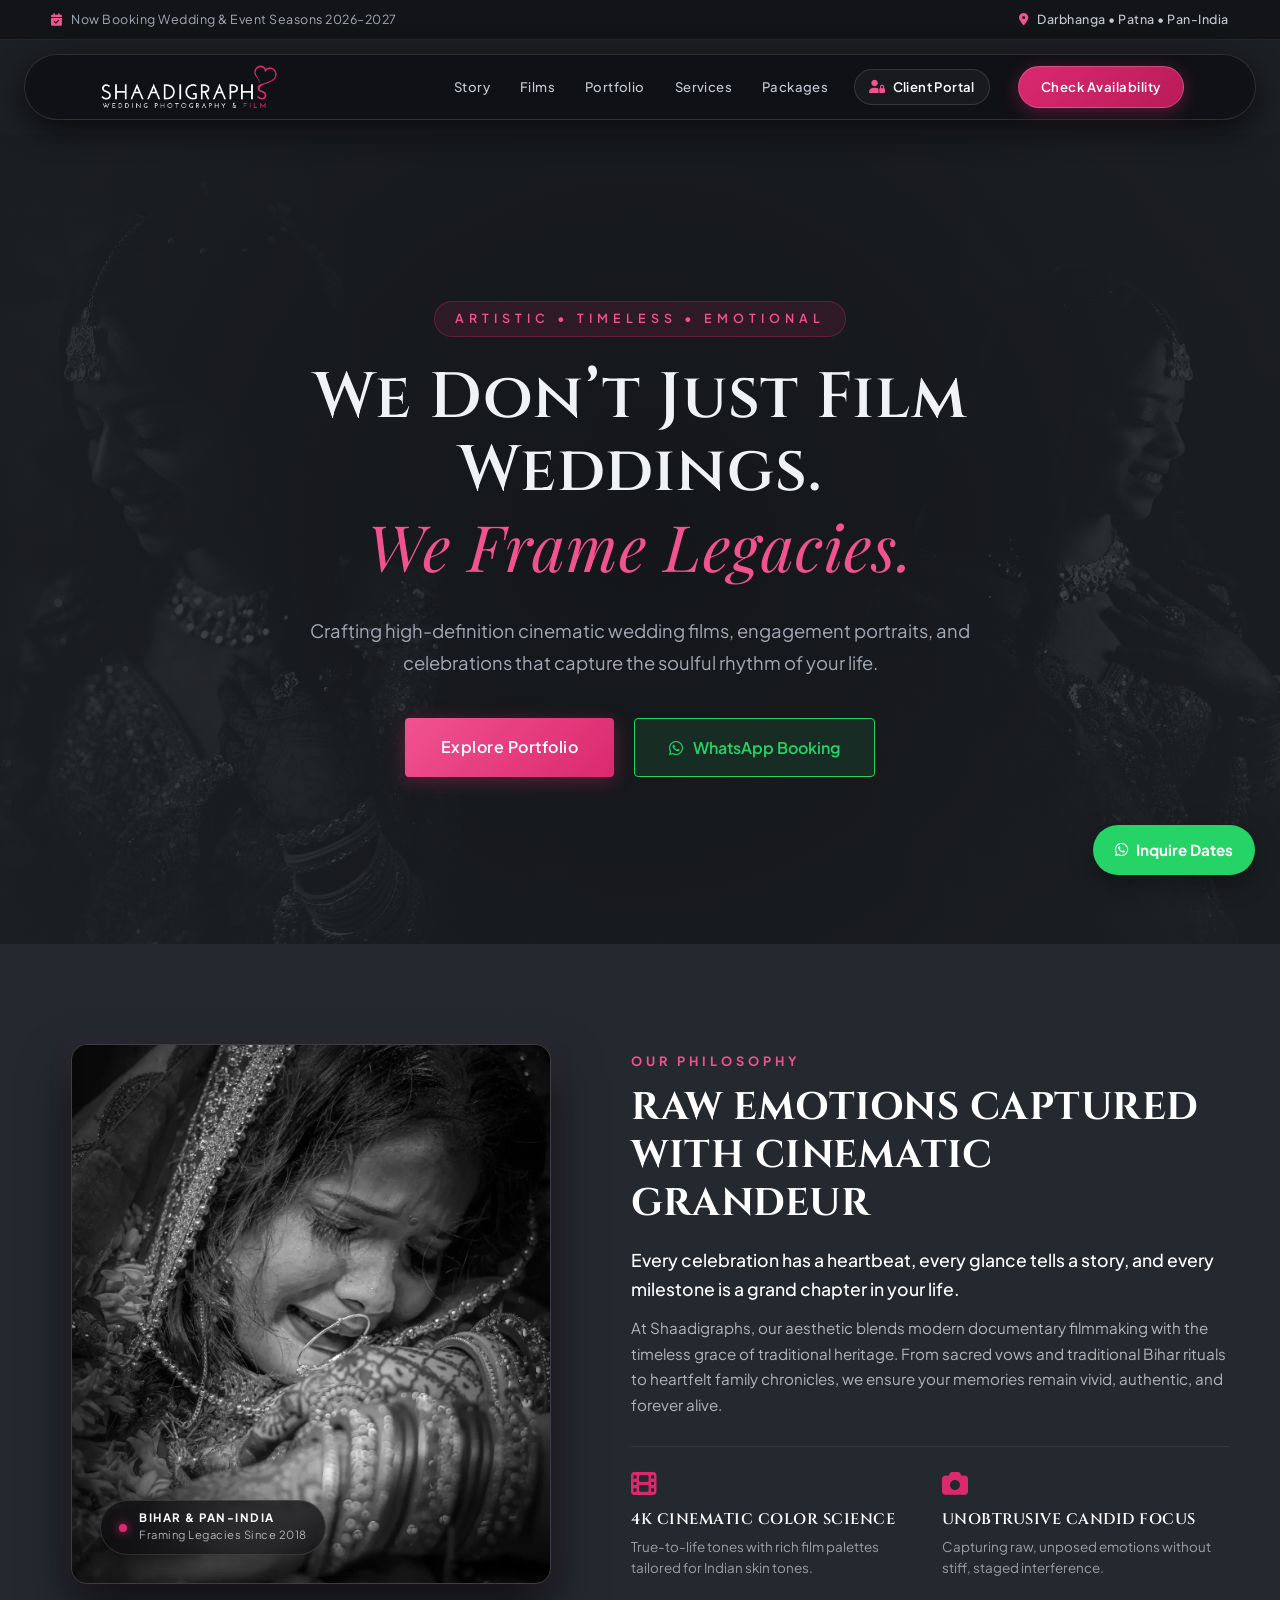
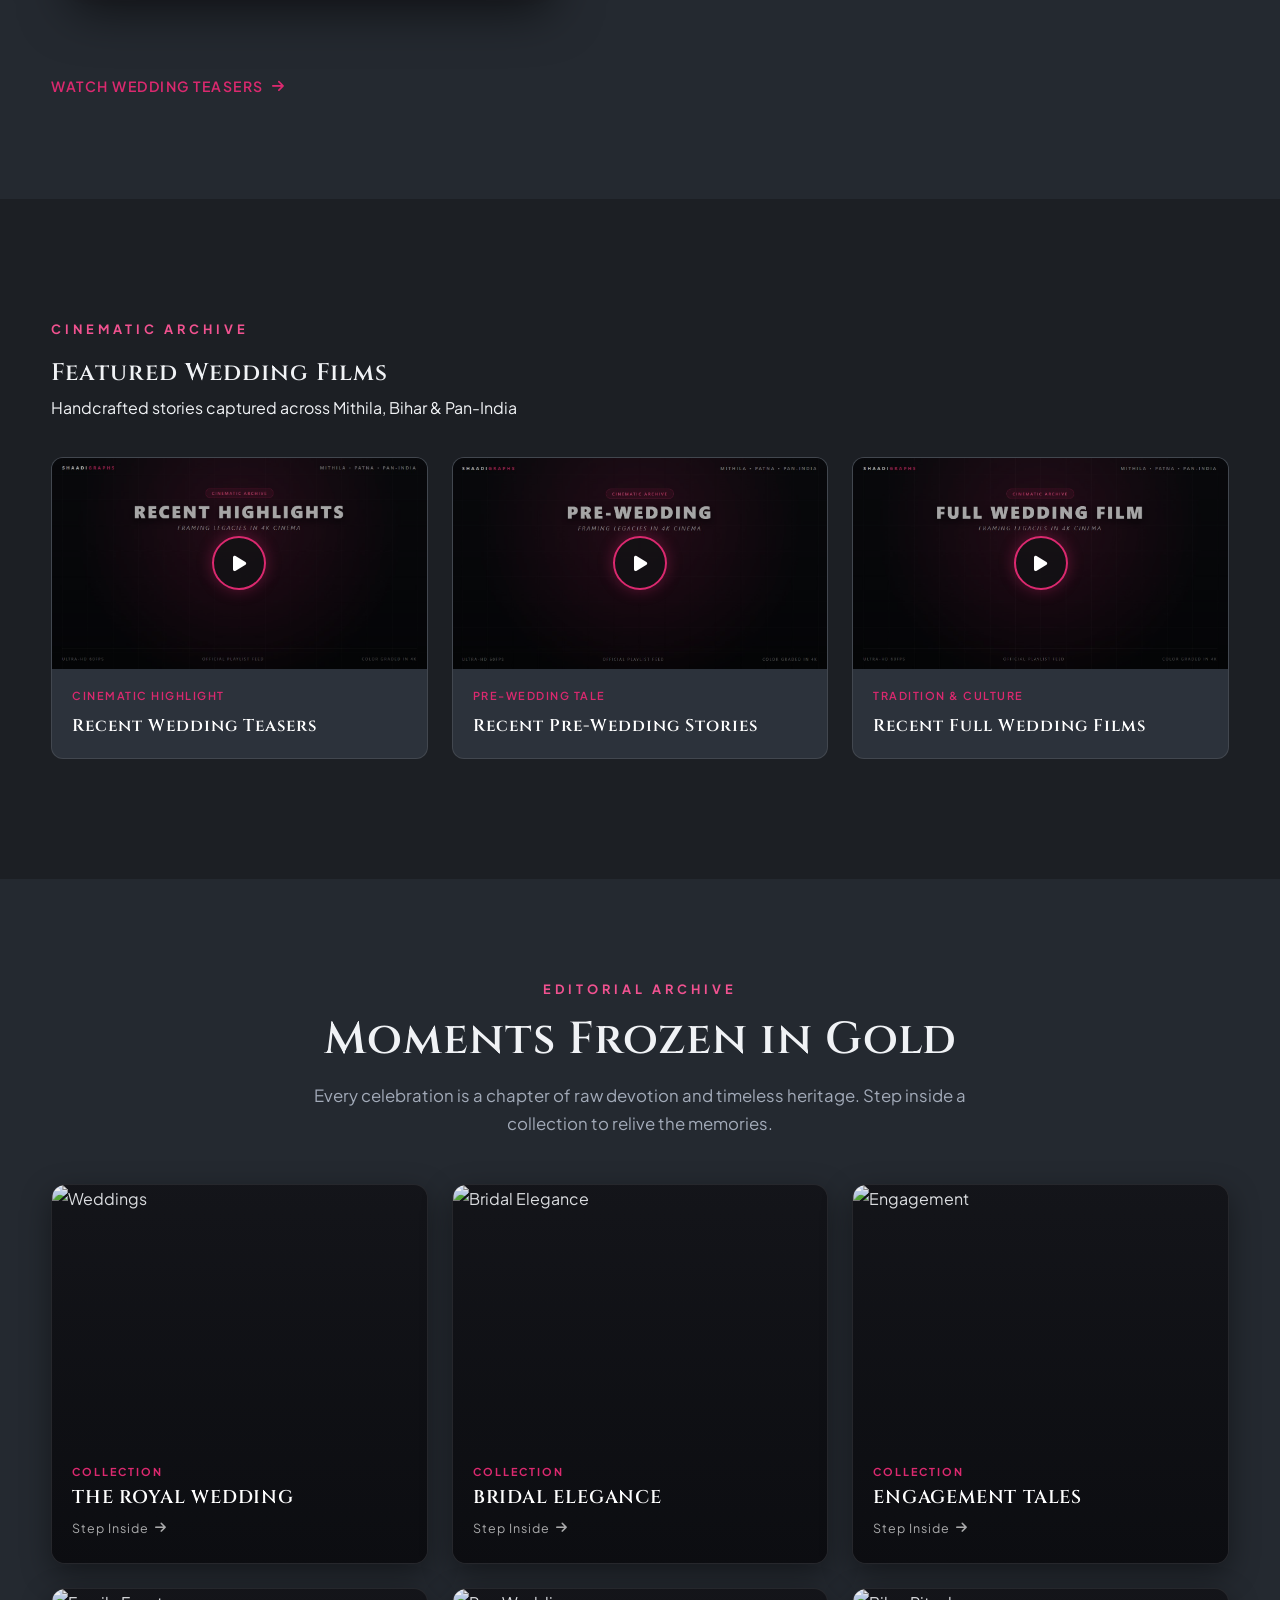
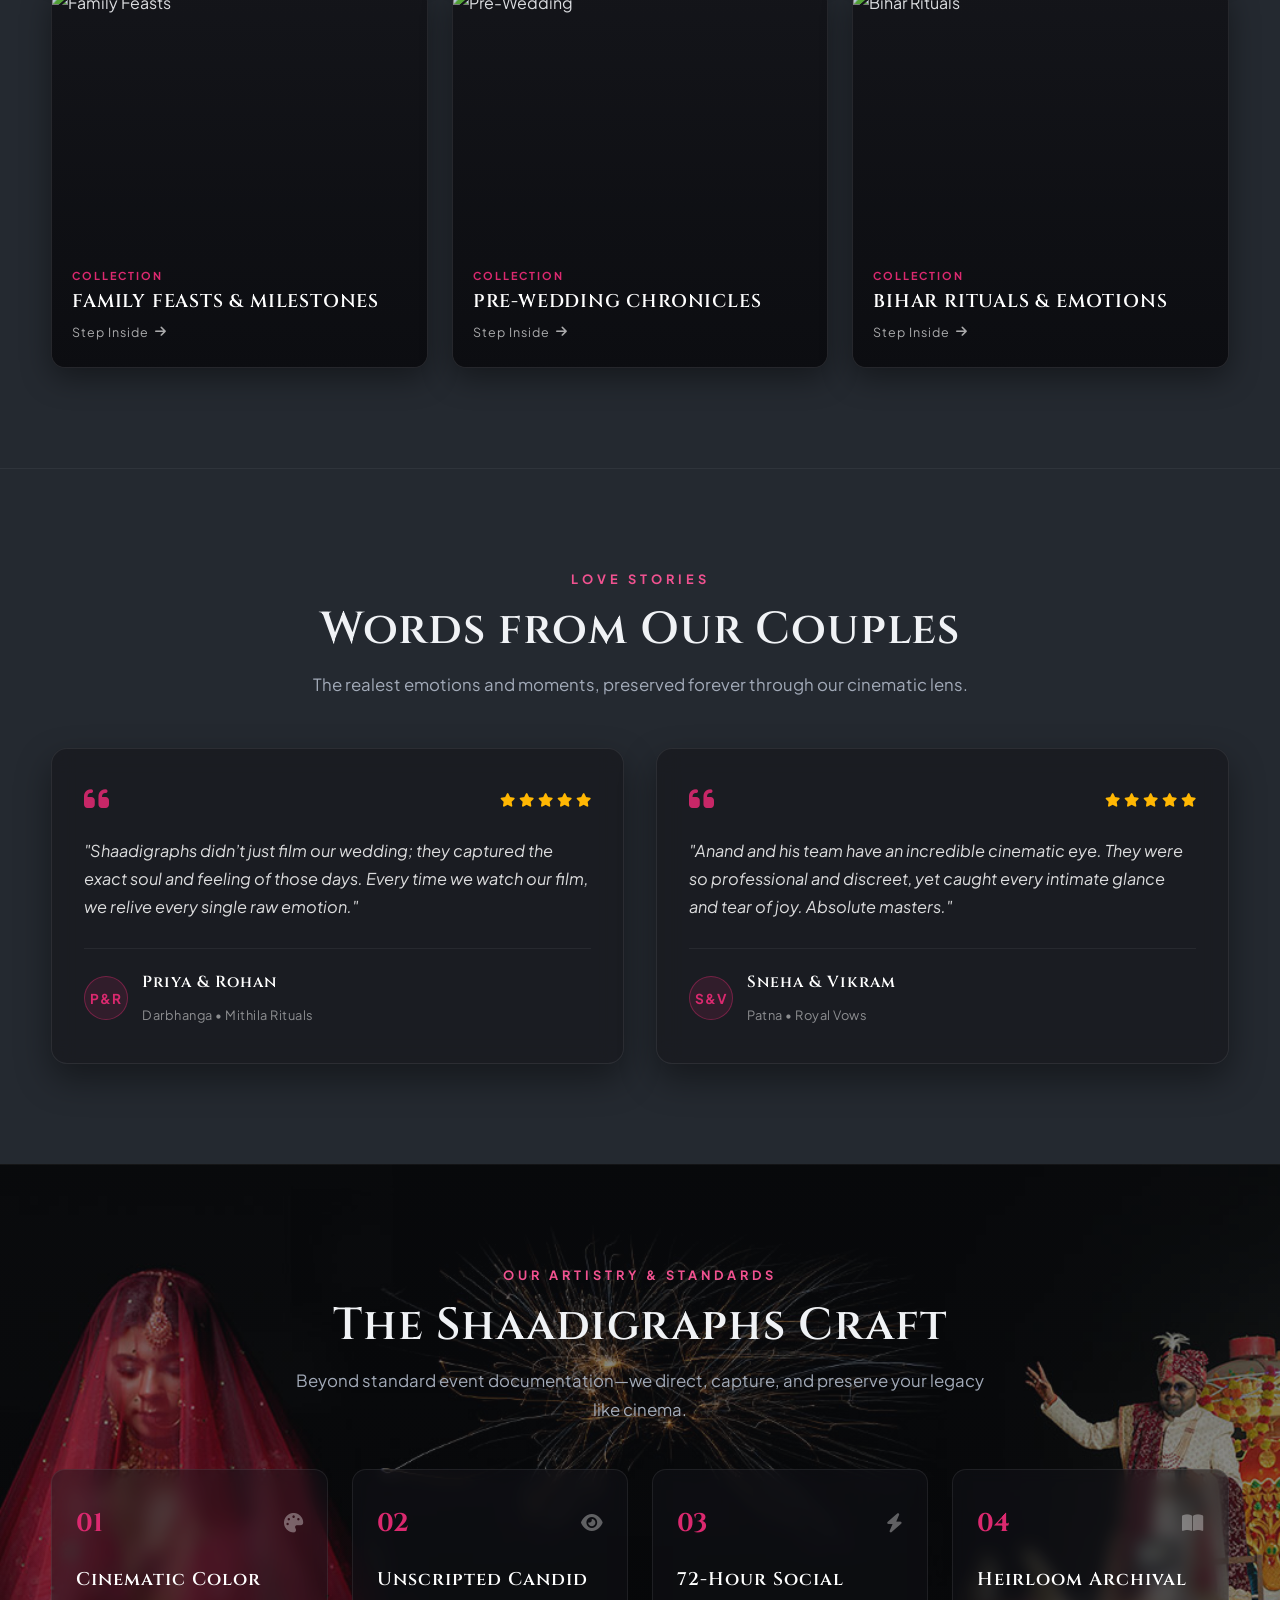
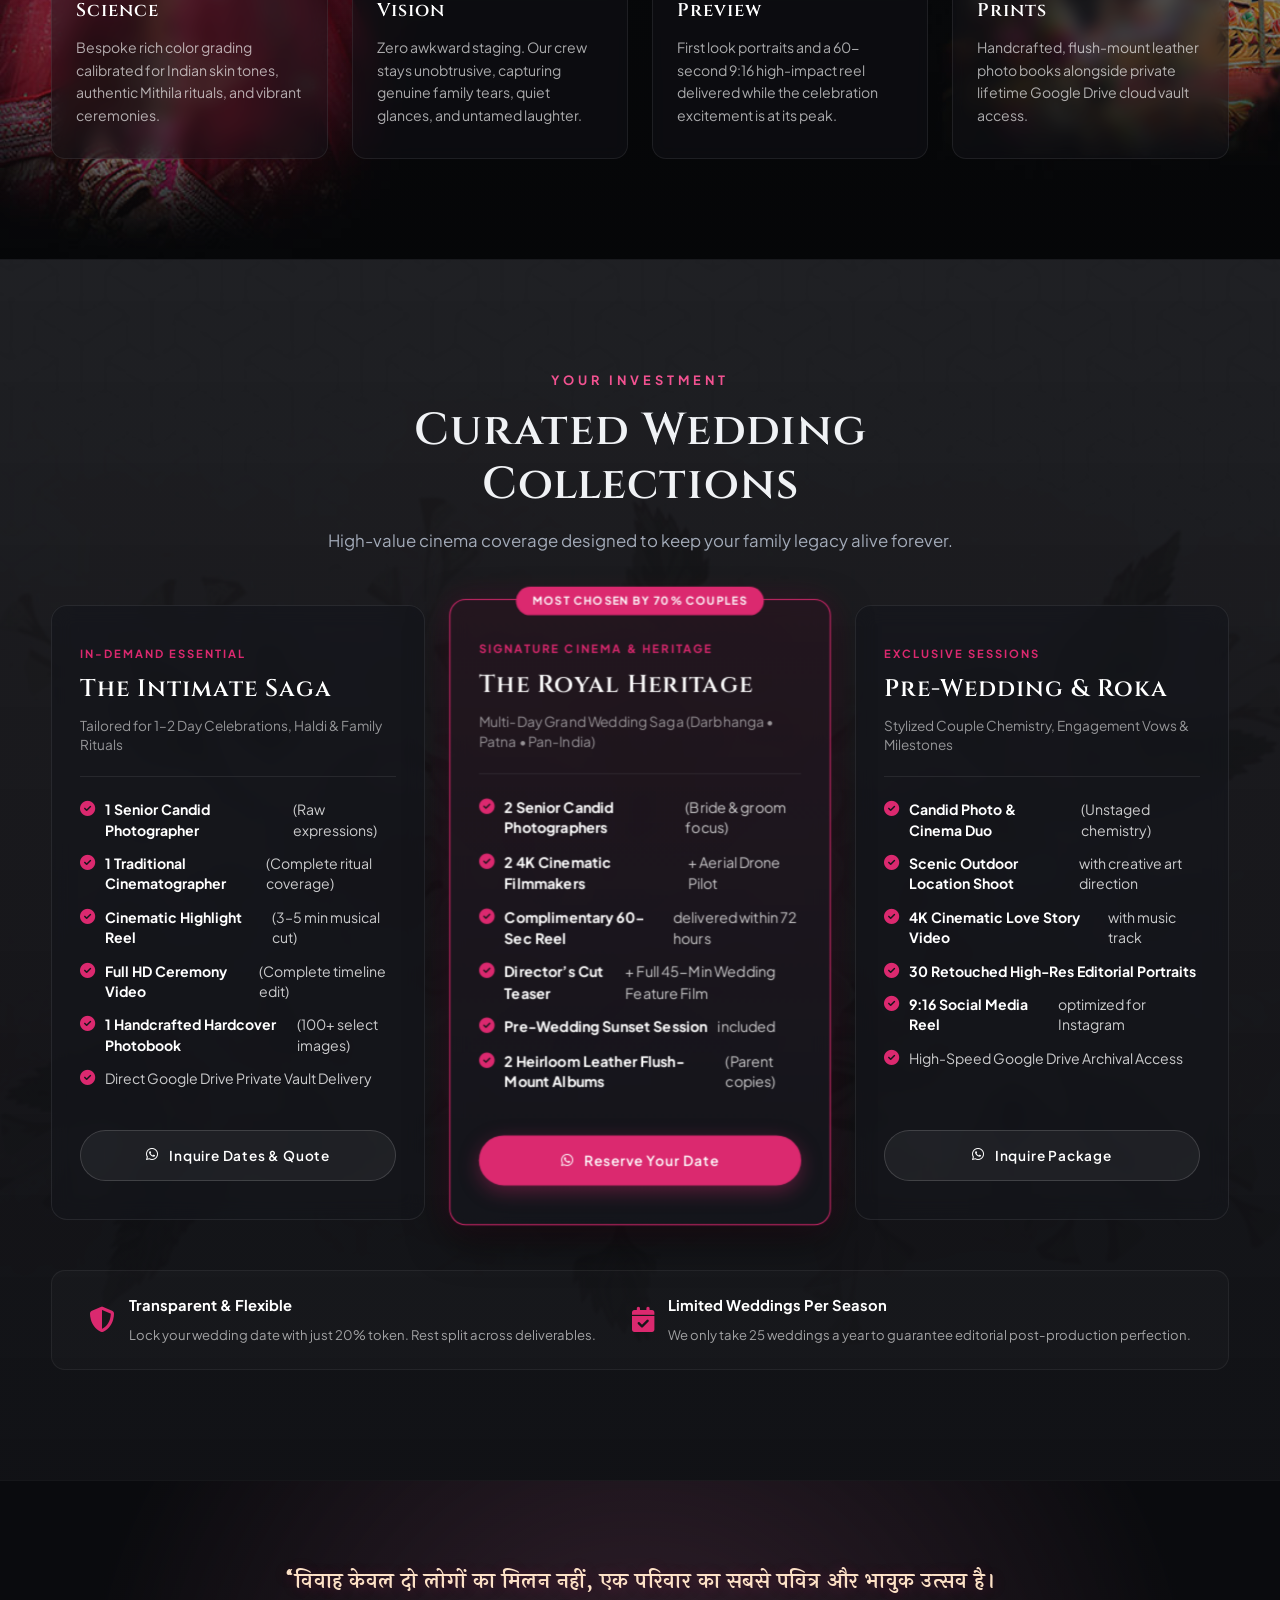
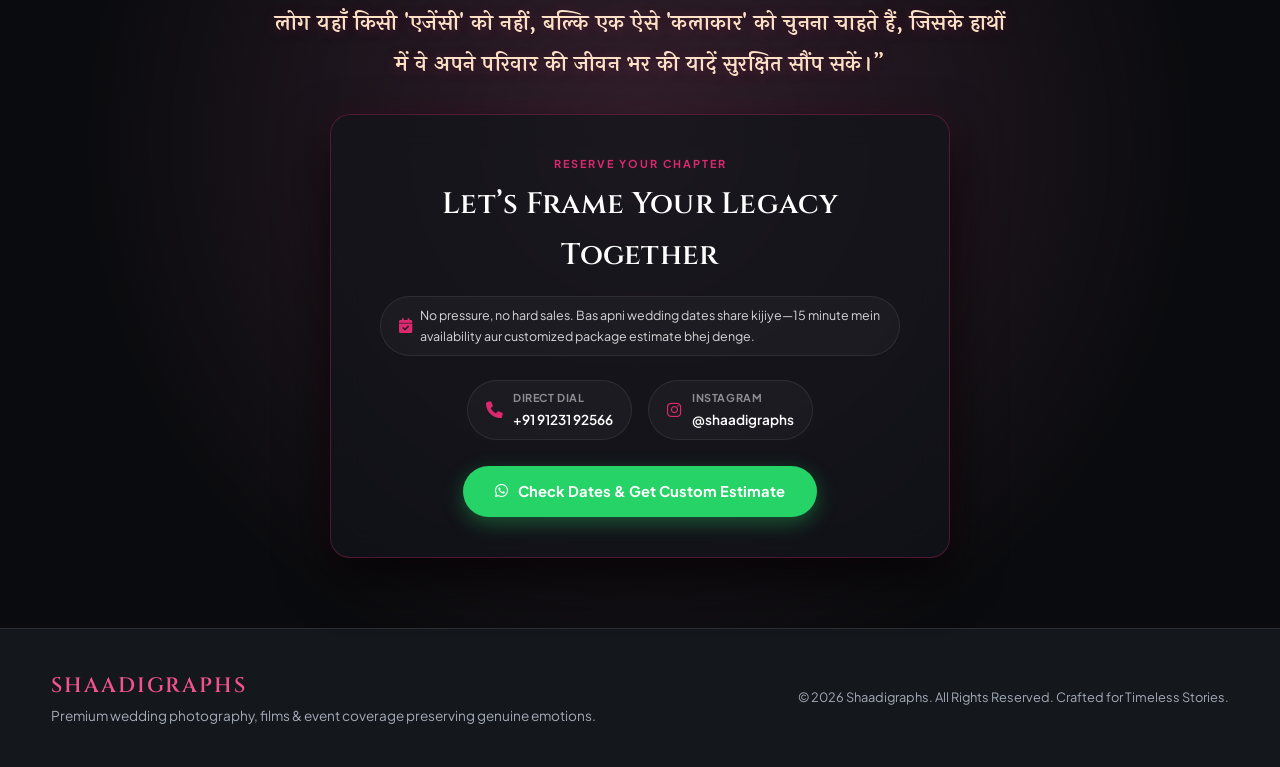
==== commit a2fb8ab6: "Merged portal styles, organized images folder and updated assets" ====
--- a/index.html
+++ b/index.html
@@ -4,7 +4,8 @@
   <meta charset="UTF-8" />
   <meta name="viewport" content="width=device-width, initial-scale=1.0" />
   <title>SHAADIGRAPHS | Luxury Wedding Cinematography & Editorial Photography</title>
-  <link rel="icon" type="image/png" href="chhotkadil.png">
+  <link href="https://fonts.googleapis.com/css2?family=Laila:wght@500;600;700&display=swap" rel="stylesheet">
+  <link rel="icon" type="image/png" href="images/chhotkadil.png">
   <!-- ==========================================
        GOOGLE FONTS & ICONS
        ========================================== -->
@@ -28,13 +29,13 @@
     </div>
   </div>
 
-  <!-- ==========================================
+ <!-- ==========================================
        SECTION 2: HEADER & NAVIGATION MENU
        ========================================== -->
   <header class="header">
     <div class="container nav-wrap">
       <a href="#" class="brand-logo-wrap">
-        <img src="Shaadigraphs-white-logo.png" alt="Shaadigraphs Logo" class="main-site-logo" />
+        <img src="images/Shaadigraphs-white-logo.png" alt="Shaadigraphs Logo" class="main-site-logo" />
       </a>
       
       <nav class="nav-menu">
@@ -73,166 +74,201 @@
   <!-- ==========================================
        SECTION 4: ABOUT & STORY
        ========================================== -->
-  <section id="about" class="story-section">
-    <div class="container">
-      <div class="story-grid">
-        <div class="story-visual">
-          <div class="img-frame frame-main">
-            <img src="https://images.unsplash.com/photo-1583939003579-730e3918a45a?auto=format&fit=crop&w=800&q=80" alt="Indian Bride" />
-          </div>
-          <div class="img-frame frame-accent">
-            <img src="https://images.unsplash.com/photo-1606800052052-a08af7148866?auto=format&fit=crop&w=500&q=80" alt="Couple Portrait" />
-          </div>
-        </div>
-
-        <div class="story-content">
-          <span class="eyebrow">OUR PHILOSOPHY</span>
-          <h2>Raw Emotions Captured With Cinematic Grandeur</h2>
-          <p class="lead-text">
-            Every celebration has a heartbeat, every glance tells a story, and every milestone is a grand chapter in your life.
-          </p>
-          <p>
-            At <strong>Shaadigraphs</strong>, our aesthetic blends modern documentary filmmaking with the elegance of timeless photography. From grand weddings and ring ceremonies to joyful birthday celebrations, we ensure your memories remain vibrant and alive forever.
-          </p>
-          
-          <div class="story-pillars">
-            <div class="pillar-box">
-              <i class="fas fa-film"></i>
-              <h4>4K Cinematic Color Science</h4>
-              <p>True-to-life tones with rich film palettes.</p>
-            </div>
-            <div class="pillar-box">
-              <i class="fas fa-camera"></i>
-              <h4>Unobtrusive Candid Focus</h4>
-              <p>Natural moments without stiff, awkward poses.</p>
-            </div>
-          </div>
-        </div>
-      </div>
-    </div>
-  </section>
-
-  <!-- ==========================================
-       SECTION 5: FEATURED CINEMATIC FILMS
-       ========================================== -->
-  <section id="films" class="films-section">
-    <div class="container">
-      <div class="section-title-wrap">
-        <span class="eyebrow">CINEMATIC WORKS</span>
-        <h2>Featured Cinematic Teasers</h2>
-        <p>Experience the emotion, rhythm, and poetry of our bespoke films.</p>
-      </div>
-
-      <div class="films-grid">
-        <div class="film-card">
-          <div class="film-thumbnail" style="position: relative; aspect-ratio: 16/9; background: #000; overflow: hidden; border-radius: 8px;">
-            <img id="mithila-poster" src="mithilathumb.jpg" alt="Mithila Wedding Teaser" style="width: 100%; height: 100%; object-fit: cover; display: block;" />
-            <button class="play-btn" id="mithila-play-btn" onclick="playMithilaVideo()" aria-label="Play Video" style="border: 2px solid var(--accent-primary); cursor: pointer; z-index: 10;">
-              <i class="fas fa-play"></i>
-            </button>
-            <video id="mithila-video" controls playsinline style="display: none; width: 100%; height: 100%; object-fit: cover;">
-              <source src="teasermithila.mp4" type="video/mp4">
-              Aapka browser is video ko support nahi karta.
-            </video>
-          </div>
-          <div class="film-meta">
-            <span class="film-tag">WEDDING TEASER</span>
-            <h3>The Royal Vows in Mithila</h3>
-            <p>A grand 3-day royal heritage celebration filled with traditional folk rituals and timeless elegance.</p>
-          </div>
-        </div>
-
-        <div class="film-card">
-          <div class="film-thumbnail" style="position: relative; aspect-ratio: 16/9; background: #000; overflow: hidden; border-radius: 8px;">
-            <img id="prewedding-poster" src="preweddingrajnagarthumb.jpg" alt="Pre-wedding Film" style="width: 100%; height: 100%; object-fit: cover; display: block;" />
-            <button class="play-btn" id="prewedding-play-btn" onclick="playPreweddingVideo()" aria-label="Play Video" style="border: 2px solid var(--accent-primary); cursor: pointer; z-index: 10;">
-              <i class="fas fa-play"></i>
-            </button>
-            <video id="prewedding-video" controls playsinline style="display: none; width: 100%; height: 100%; object-fit: cover;">
-              <source src="preweddingrajnagar.mp4" type="video/mp4">
-              Aapka browser is video ko support nahi karta.
-            </video>
-          </div>
-          <div class="film-meta">
-            <span class="film-tag">PRE-WEDDING FILM</span>
-            <h3>Whispers of Love & Sunset Frames</h3>
-            <p>An aesthetic cinematic pre-wedding narrative with drone visuals and soulful musical flow.</p>
-          </div>
-        </div>
-      </div>
-    </div>
-  </section>
-
+<!-- SECTION: STORY / PHILOSOPHY (SINGLE HERO) -->
+<section id="about" class="story-section">
+  <div class="container story-grid">
+    
+    <!-- LEFT: SINGLE CINEMATIC HERO PORTRAIT -->
+    <div class="story-visual">
+      <div class="story-hero-frame">
+        <img src="images/DSC_1100 (3).jpg" alt="Bihar Wedding Raw Emotion">
+        
+        <!-- FLOATING EDITORIAL BADGE -->
+        <div class="story-glass-badge">
+          <span class="badge-dot"></span>
+          <div class="badge-text">
+            <strong>BIHAR & PAN-INDIA</strong>
+            <span>Framing Legacies Since 2018</span>
+          </div>
+        </div>
+      </div>
+    </div>
+
+    <!-- RIGHT: EDITORIAL COPY -->
+    <div class="story-content">
+      <span class="eyebrow">OUR PHILOSOPHY</span>
+      <h2 class="story-title">RAW EMOTIONS CAPTURED WITH CINEMATIC GRANDEUR</h2>
+      
+      <p class="story-lead">
+        Every celebration has a heartbeat, every glance tells a story, and every milestone is a grand chapter in your life.
+      </p>
+      
+      <p class="story-desc">
+        At Shaadigraphs, our aesthetic blends modern documentary filmmaking with the timeless grace of traditional heritage. From sacred vows and traditional Bihar rituals to heartfelt family chronicles, we ensure your memories remain vivid, authentic, and forever alive.
+      </p>
+
+      <!-- HIGHLIGHT FEATURE BOXES -->
+      <div class="story-pillars">
+        <div class="pillar-box">
+          <i class="fas fa-film"></i>
+          <h4>4K Cinematic Color Science</h4>
+          <p>True-to-life tones with rich film palettes tailored for Indian skin tones.</p>
+        </div>
+
+        <div class="pillar-box">
+          <i class="fas fa-camera"></i>
+          <h4>Unobtrusive Candid Focus</h4>
+          <p>Capturing raw, unposed emotions without stiff, staged interference.</p>
+        </div>
+      </div>
+    </div>
+<!-- SUBTLE CTA LINK -->
+      <div class="story-action" style="margin-top: 28px;">
+        <a href="#films" class="story-link-btn">
+          Watch Wedding Teasers <i class="fas fa-arrow-right" style="margin-left: 8px; font-size: 0.85rem;"></i>
+        </a>
+      </div>
+  </div>
+</section>
+ <!-- SECTION: FILMS (CUSTOM THUMBNAILS + MODAL POPUP) -->
+<section id="films" class="films-section">
+  <div class="container">
+    <div class="section-header text-center">
+      <span class="eyebrow">CINEMATIC ARCHIVE</span>
+      <h2>Featured Wedding Films</h2>
+      <p>Handcrafted stories captured across Mithila, Bihar & Pan-India</p>
+    </div>
+
+    <div class="films-grid-3">
+      <!-- BOX 1: WEDDING TEASER -->
+      <div class="film-card" onclick="openFilmModal('PLAjfMTvNNS-E')">
+        <div class="film-thumb-wrap">
+          <img src="images/thumb-teaser.jpg" alt="Recent Wedding Teaser" class="film-thumb-img">
+          <div class="film-overlay">
+            <span class="custom-play-btn"><i class="fas fa-play"></i></span>
+          </div>
+        </div>
+        <div class="film-details">
+          <span class="film-tag">Cinematic Highlight</span>
+          <h3>Recent Wedding Teasers</h3>
+        </div>
+      </div>
+
+      <!-- BOX 2: PRE-WEDDING -->
+      <div class="film-card" onclick="openFilmModal('PLeiJgMOxuAFM')">
+        <div class="film-thumb-wrap">
+          <img src="images/thumb-prewedding.jpg" alt="Recent Pre-Wedding Story" class="film-thumb-img">
+          <div class="film-overlay">
+            <span class="custom-play-btn"><i class="fas fa-play"></i></span>
+          </div>
+        </div>
+        <div class="film-details">
+          <span class="film-tag">Pre-Wedding Tale</span>
+          <h3>Recent Pre-Wedding Stories</h3>
+        </div>
+      </div>
+
+      <!-- BOX 3: FULL WEDDING -->
+      <div class="film-card" onclick="openFilmModal('PLFoWc4HjhvbU')">
+        <div class="film-thumb-wrap">
+          <img src="images/thumb-fullevent.jpg" alt="Recent Traditional Film" class="film-thumb-img">
+          <div class="film-overlay">
+            <span class="custom-play-btn"><i class="fas fa-play"></i></span>
+          </div>
+        </div>
+        <div class="film-details">
+          <span class="film-tag">Tradition & Culture</span>
+          <h3>Recent Full Wedding Films</h3>
+        </div>
+      </div>
+    </div>
+  </div>
+</section>
+
+<!-- CINEMATIC VIDEO MODAL (POPUP) -->
+<div id="videoModal" class="video-modal" onclick="closeFilmModal(event)">
+  <div class="video-modal-content">
+    <button class="video-modal-close" onclick="closeFilmModal(event)">&times;</button>
+    <div class="video-modal-frame">
+      <iframe id="modalIframe" src="" frameborder="0" allow="autoplay; encrypted-media" allowfullscreen></iframe>
+    </div>
+  </div>
+</div>
   <!-- ==========================================
        SECTION 6: EDITORIAL GALLERY & DRIVE FETCH GRID
        ========================================== -->
   <section id="gallery" class="gallery-section">
     <div class="container">
-      <div class="section-title-wrap">
-        <span class="eyebrow">EDITORIAL GALLERY</span>
-        <h2>Moments Frozen in Gold</h2>
-        <p>Click any category box below to explore live photos fetched directly from Google Drive.</p>
-      </div>
-
-      <!-- Quick Filter Navigation -->
-      <div class="filter-wrapper">
-        <button class="filter-btn active" onclick="resetGalleryToDefault()">All Categories</button>
-        <button class="filter-btn" onclick="loadCategoryGallery('wedding', 'Weddings')">Weddings</button>
-        <button class="filter-btn" onclick="loadCategoryGallery('bridal', 'Bridal Elegance')">Bridal Elegance</button>
-        <button class="filter-btn" onclick="loadCategoryGallery('engagement', 'Engagement')">Engagement</button>
-        <button class="filter-btn" onclick="loadCategoryGallery('birthday', 'Birthdays & Parties')">Birthdays & Parties</button>
-        <button class="filter-btn" onclick="loadCategoryGallery('prewedding', 'Pre-Wedding')">Pre-Wedding</button>
-        <button class="filter-btn" onclick="loadCategoryGallery('special', 'Special Events')">Special Events</button>
+      
+      <!-- Catchy Editorial Header -->
+      <div class="section-title-wrap text-center">
+        <span class="eyebrow">EDITORIAL ARCHIVE</span>
+        <h2 id="gallery-heading">Moments Frozen in Gold</h2>
+        <p id="gallery-subheading">
+          Every celebration is a chapter of raw devotion and timeless heritage. Step inside a collection to relive the memories.
+        </p>
       </div>
 
       <!-- Dynamic Portfolio Grid -->
       <div class="masonry-gallery" id="portfolio-gallery">
         
         <!-- 1. Weddings -->
-        <div class="gallery-item item-cat wedding" onclick="loadCategoryGallery('wedding', 'Weddings')">
-          <img id="cover-wedding" src="https://images.unsplash.com/photo-1583939003579-730e3918a45a?auto=format&fit=crop&w=800&q=80" alt="Weddings" style="width:100%; height:350px; object-fit:cover; display:block;" />
+        <div class="gallery-item item-cat wedding" onclick="loadCategoryGallery('wedding', 'The Royal Wedding')">
+          <img id="cover-wedding" src="https://images.unsplash.com/photo-1583939003579-730e3918a45a?auto=format&fit=crop&w=800&q=80" alt="Weddings" />
           <div class="item-overlay">
-            <span>WEDDING</span>
+            <span class="collection-tag">Collection</span>
+            <h3>THE ROYAL WEDDING</h3>
+            <span class="explore-hint">Step Inside <i class="fas fa-arrow-right"></i></span>
           </div>
         </div>
 
         <!-- 2. Bridal Elegance -->
         <div class="gallery-item item-cat bridal" onclick="loadCategoryGallery('bridal', 'Bridal Elegance')">
-          <img id="cover-bridal" src="https://images.unsplash.com/photo-1594552072238-b8a3da72ae9a?auto=format&fit=crop&w=800&q=80" alt="Bridal Elegance" style="width:100%; height:350px; object-fit:cover; display:block;" />
+          <img id="cover-bridal" src="https://images.unsplash.com/photo-1594552072238-b8a3da72ae9a?auto=format&fit=crop&w=800&q=80" alt="Bridal Elegance" />
           <div class="item-overlay">
-            <span>BRIDAL ELEGANCE</span>
+            <span class="collection-tag">Collection</span>
+            <h3>BRIDAL ELEGANCE</h3>
+            <span class="explore-hint">Step Inside <i class="fas fa-arrow-right"></i></span>
           </div>
         </div>
 
         <!-- 3. Engagement -->
-        <div class="gallery-item item-cat engagement" onclick="loadCategoryGallery('engagement', 'Engagement')">
-          <img id="cover-engagement" src="https://images.unsplash.com/photo-1515934751635-c81c6bc9a2d8?auto=format&fit=crop&w=800&q=80" alt="Engagement" style="width:100%; height:350px; object-fit:cover; display:block;" />
+        <div class="gallery-item item-cat engagement" onclick="loadCategoryGallery('engagement', 'Engagement Tales')">
+          <img id="cover-engagement" src="https://images.unsplash.com/photo-1515934751635-c81c6bc9a2d8?auto=format&fit=crop&w=800&q=80" alt="Engagement" />
           <div class="item-overlay">
-            <span>ENGAGEMENT</span>
-          </div>
-        </div>
-
-        <!-- 4. Birthdays & Parties -->
-        <div class="gallery-item item-cat birthday" onclick="loadCategoryGallery('birthday', 'Birthdays & Parties')">
-          <img id="cover-birthday" src="https://images.unsplash.com/photo-1530103862676-de8c9debad1d?auto=format&fit=crop&w=800&q=80" alt="Birthdays & Parties" style="width:100%; height:350px; object-fit:cover; display:block;" />
+            <span class="collection-tag">Collection</span>
+            <h3>ENGAGEMENT TALES</h3>
+            <span class="explore-hint">Step Inside <i class="fas fa-arrow-right"></i></span>
+          </div>
+        </div>
+
+        <!-- 4. Birthdays & Milestones -->
+        <div class="gallery-item item-cat birthday" onclick="loadCategoryGallery('birthday', 'Family Feasts & Milestones')">
+          <img id="cover-birthday" src="https://images.unsplash.com/photo-1530103862676-de8c9debad1d?auto=format&fit=crop&w=800&q=80" alt="Family Feasts" />
           <div class="item-overlay">
-            <span>BIRTHDAYS & PARTIES</span>
+            <span class="collection-tag">Collection</span>
+            <h3>FAMILY FEASTS & MILESTONES</h3>
+            <span class="explore-hint">Step Inside <i class="fas fa-arrow-right"></i></span>
           </div>
         </div>
 
         <!-- 5. Pre-Wedding -->
-        <div class="gallery-item item-cat prewedding" onclick="loadCategoryGallery('prewedding', 'Pre-Wedding')">
-          <img id="cover-prewedding" src="https://images.unsplash.com/photo-1519741497674-611481863552?auto=format&fit=crop&w=800&q=80" alt="Pre-Wedding" style="width:100%; height:350px; object-fit:cover; display:block;" />
+        <div class="gallery-item item-cat prewedding" onclick="loadCategoryGallery('prewedding', 'Pre-Wedding Chronicles')">
+          <img id="cover-prewedding" src="https://images.unsplash.com/photo-1519741497674-611481863552?auto=format&fit=crop&w=800&q=80" alt="Pre-Wedding" />
           <div class="item-overlay">
-            <span>PRE-WEDDING</span>
-          </div>
-        </div>
-
-        <!-- 6. Special Events -->
-        <div class="gallery-item item-cat special" onclick="loadCategoryGallery('special', 'Special Events')">
-          <img id="cover-special" src="https://images.unsplash.com/photo-1511285560929-80b456fea0bc?auto=format&fit=crop&w=800&q=80" alt="Special Events" style="width:100%; height:350px; object-fit:cover; display:block;" />
+            <span class="collection-tag">Collection</span>
+            <h3>PRE-WEDDING CHRONICLES</h3>
+            <span class="explore-hint">Step Inside <i class="fas fa-arrow-right"></i></span>
+          </div>
+        </div>
+
+        <!-- 6. Special / Bihar Rituals -->
+        <div class="gallery-item item-cat special" onclick="loadCategoryGallery('special', 'Bihar Rituals & Emotions')">
+          <img id="cover-special" src="https://images.unsplash.com/photo-1511285560929-80b456fea0bc?auto=format&fit=crop&w=800&q=80" alt="Bihar Rituals" />
           <div class="item-overlay">
-            <span>SPECIAL EVENTS</span>
+            <span class="collection-tag">Collection</span>
+            <h3>BIHAR RITUALS & EMOTIONS</h3>
+            <span class="explore-hint">Step Inside <i class="fas fa-arrow-right"></i></span>
           </div>
         </div>
 
@@ -243,7 +279,7 @@
   <!-- LOVE STORIES / TESTIMONIALS SECTION -->
   <section class="testimonials-section">
     <div class="container">
-      <div class="section-title-wrap">
+      <div class="section-title-wrap text-center">
         <span class="eyebrow">LOVE STORIES</span>
         <h2>Words from Our Couples</h2>
         <p>The realest emotions and moments, preserved forever through our cinematic lens.</p>
@@ -252,21 +288,41 @@
       <div class="testimonials-grid">
         <!-- Testimonial Card 1 -->
         <div class="testimonial-card">
-          <div class="quote-icon"><i class="fas fa-quote-left"></i></div>
-          <p class="testimonial-text">"Shaadigraphs didn’t just film our wedding; they captured the exact soul and feeling of those days. Every time we watch our film, we relive every single emotion."</p>
+          <div class="testimonial-header">
+            <div class="quote-icon"><i class="fas fa-quote-left"></i></div>
+            <div class="review-stars">
+              <i class="fas fa-star"></i><i class="fas fa-star"></i><i class="fas fa-star"></i><i class="fas fa-star"></i><i class="fas fa-star"></i>
+            </div>
+          </div>
+          <p class="testimonial-text">
+            "Shaadigraphs didn’t just film our wedding; they captured the exact soul and feeling of those days. Every time we watch our film, we relive every single raw emotion."
+          </p>
           <div class="client-info">
-            <h4>Priya & Rohan</h4>
-            <span>Darbhanga</span>
+            <div class="client-avatar">P&R</div>
+            <div>
+              <h4>Priya & Rohan</h4>
+              <span>Darbhanga • Mithila Rituals</span>
+            </div>
           </div>
         </div>
 
         <!-- Testimonial Card 2 -->
         <div class="testimonial-card">
-          <div class="quote-icon"><i class="fas fa-quote-left"></i></div>
-          <p class="testimonial-text">"Anand and his team have an incredible cinematic eye. They were so professional and discreet, yet caught every intimate glance and tear of joy. Absolute masters."</p>
+          <div class="testimonial-header">
+            <div class="quote-icon"><i class="fas fa-quote-left"></i></div>
+            <div class="review-stars">
+              <i class="fas fa-star"></i><i class="fas fa-star"></i><i class="fas fa-star"></i><i class="fas fa-star"></i><i class="fas fa-star"></i>
+            </div>
+          </div>
+          <p class="testimonial-text">
+            "Anand and his team have an incredible cinematic eye. They were so professional and discreet, yet caught every intimate glance and tear of joy. Absolute masters."
+          </p>
           <div class="client-info">
-            <h4>Sneha & Vikram</h4>
-            <span>Patna</span>
+            <div class="client-avatar">S&V</div>
+            <div>
+              <h4>Sneha & Vikram</h4>
+              <span>Patna • Royal Vows</span>
+            </div>
           </div>
         </div>
       </div>
@@ -274,139 +330,224 @@
   </section>
 
   <!-- ==========================================
-       SECTION 7: SIGNATURE SERVICES
+       SECTION 7: THE SHAADIGRAPHS CRAFT
        ========================================== -->
   <section id="services" class="services-section">
     <div class="container">
-      <div class="section-title-wrap">
-        <span class="eyebrow">WHAT WE DELIVER</span>
-        <h2>Signature Services</h2>
+      <div class="section-title-wrap text-center">
+        <span class="eyebrow">OUR ARTISTRY & STANDARDS</span>
+        <h2>The Shaadigraphs Craft</h2>
+        <p>Beyond standard event documentation—we direct, capture, and preserve your legacy like cinema.</p>
       </div>
 
       <div class="services-row">
+        <!-- Pillar 01 -->
         <div class="service-box">
-          <span class="num">01</span>
-          <h3>Wedding Cinematography & Films</h3>
-          <p>4K Multi-camera coverage, director’s cut editing, bespoke sound design, and color grading tailored to your wedding.</p>
-        </div>
-
+          <div class="service-top">
+            <span class="num">01</span>
+            <i class="fas fa-palette craft-icon"></i>
+          </div>
+          <h3>Cinematic Color Science</h3>
+          <p>Bespoke rich color grading calibrated for Indian skin tones, authentic Mithila rituals, and vibrant ceremonies.</p>
+        </div>
+
+        <!-- Pillar 02 -->
         <div class="service-box">
-          <span class="num">02</span>
-          <h3>Engagement & Roka Shoots</h3>
-          <p>Romantic ring exchange portraits and emotional ceremony coverage with elegant lighting.</p>
-        </div>
-
+          <div class="service-top">
+            <span class="num">02</span>
+            <i class="fas fa-eye craft-icon"></i>
+          </div>
+          <h3>Unscripted Candid Vision</h3>
+          <p>Zero awkward staging. Our crew stays unobtrusive, capturing genuine family tears, quiet glances, and untamed laughter.</p>
+        </div>
+
+        <!-- Pillar 03 -->
         <div class="service-box">
-          <span class="num">03</span>
-          <h3>Concept Pre-Wedding Shoots</h3>
-          <p>Stylized couple portraits and aesthetic cinematic love stories filmed at scenic outdoor locations.</p>
-        </div>
-
+          <div class="service-top">
+            <span class="num">03</span>
+            <i class="fas fa-bolt craft-icon"></i>
+          </div>
+          <h3>72-Hour Social Preview</h3>
+          <p>First look portraits and a 60-second 9:16 high-impact reel delivered while the celebration excitement is at its peak.</p>
+        </div>
+
+        <!-- Pillar 04 -->
         <div class="service-box">
-          <span class="num">04</span>
-          <h3>Birthdays & Private Celebrations</h3>
-          <p>High-energy milestone birthdays, 1st cake smashes, and anniversary event coverage.</p>
+          <div class="service-top">
+            <span class="num">04</span>
+            <i class="fas fa-book-open craft-icon"></i>
+          </div>
+          <h3>Heirloom Archival Prints</h3>
+          <p>Handcrafted, flush-mount leather photo books alongside private lifetime Google Drive cloud vault access.</p>
         </div>
       </div>
     </div>
   </section>
 
   <!-- ==========================================
-       SECTION 8: PACKAGES / PRICING
+       SECTION 8: PACKAGES & INVESTMENT
        ========================================== -->
   <section id="packages" class="packages-section">
     <div class="container">
-      <div class="section-title-wrap">
-        <span class="eyebrow">INVESTMENT</span>
-        <h2>Curated Collections</h2>
-        <p>Customizable packages designed to fit your unique schedule and celebration.</p>
+      
+      <div class="section-title-wrap text-center">
+        <span class="eyebrow">YOUR INVESTMENT</span>
+        <h2>Curated Wedding Collections</h2>
+        <p>High-value cinema coverage designed to keep your family legacy alive forever.</p>
       </div>
 
       <div class="packages-grid">
+        
+        <!-- Package 1: Intimate Saga -->
         <div class="package-card">
-          <h3>Silver Experience</h3>
-          <div class="package-tag">Essential Coverage</div>
-          <ul>
-            <li><i class="fas fa-check"></i> 1 Candid Photographer</li>
-            <li><i class="fas fa-check"></i> 1 Traditional Videographer</li>
-            <li><i class="fas fa-check"></i> Highlight Teaser (3-5 Mins)</li>
-            <li><i class="fas fa-check"></i> Full HD Edited Video & Photos</li>
-            <li><i class="fas fa-check"></i> 1 Premium Photobook Album</li>
-          </ul>
-          <a href="https://wa.me/919123192566?text=Hi%20Shaadigraphs,%20I%20am%20interested%20in%20the%20Silver%20Experience%20Package.%20Please%20share%20pricing%20and%20details." target="_blank" class="btn-pkg">
-            <i class="fab fa-whatsapp"></i> Inquire Package
-          </a>
-        </div>
-
+          <div class="pkg-header">
+            <span class="pkg-type">IN-DEMAND ESSENTIAL</span>
+            <h3>The Intimate Saga</h3>
+            <p class="pkg-subtitle">Tailored for 1–2 Day Celebrations, Haldi & Family Rituals</p>
+          </div>
+
+          <div class="pkg-features">
+            <ul>
+              <li><i class="fas fa-check-circle"></i> <strong>1 Senior Candid Photographer</strong> (Raw expressions)</li>
+              <li><i class="fas fa-check-circle"></i> <strong>1 Traditional Cinematographer</strong> (Complete ritual coverage)</li>
+              <li><i class="fas fa-check-circle"></i> <strong>Cinematic Highlight Reel</strong> (3–5 min musical cut)</li>
+              <li><i class="fas fa-check-circle"></i> <strong>Full HD Ceremony Video</strong> (Complete timeline edit)</li>
+              <li><i class="fas fa-check-circle"></i> <strong>1 Handcrafted Hardcover Photobook</strong> (100+ select images)</li>
+              <li><i class="fas fa-check-circle"></i> Direct Google Drive Private Vault Delivery</li>
+            </ul>
+          </div>
+
+          <div class="pkg-footer">
+            <a href="https://wa.me/919123192566?text=Hi%20Shaadigraphs,%20we%20are%20planning%20an%20intimate%20wedding%20and%20interested%20in%20The%20Intimate%20Saga%20collection.%20Please%20share%20availability." target="_blank" class="btn-pkg">
+              <i class="fab fa-whatsapp"></i> Inquire Dates & Quote
+            </a>
+          </div>
+        </div>
+
+        <!-- Package 2: The Royal Heritage (Highlighted) -->
         <div class="package-card featured">
-          <div class="badge-pop">MOST POPULAR</div>
-          <h3>Gold Royal Collection</h3>
-          <div class="package-tag">Complete Cinematic Experience</div>
-          <ul>
-            <li><i class="fas fa-check"></i> 2 Senior Candid Photographers</li>
-            <li><i class="fas fa-check"></i> 2 Cinematic Filmmakers + Drone Pilot</li>
-            <li><i class="fas fa-check"></i> 4K Cinematic Teaser + Full Wedding Film</li>
-            <li><i class="fas fa-check"></i> Pre-Wedding Photo & Video Shoot</li>
-            <li><i class="fas fa-check"></i> 2 Luxury Flush-Mount Leather Albums</li>
-          </ul>
-          <a href="https://wa.me/919123192566?text=Hi%20Shaadigraphs,%20I%20want%20to%20book%20the%20Gold%20Royal%20Collection%20for%20my%20wedding.%20Please%20check%20date%20availability." target="_blank" class="btn-pkg-featured">
-            <i class="fab fa-whatsapp"></i> Book This Package
-          </a>
-        </div>
-
+          <div class="badge-pop">MOST CHOSEN BY 70% COUPLES</div>
+          <div class="pkg-header">
+            <span class="pkg-type">SIGNATURE CINEMA & HERITAGE</span>
+            <h3>The Royal Heritage</h3>
+            <p class="pkg-subtitle">Multi-Day Grand Wedding Saga (Darbhanga • Patna • Pan-India)</p>
+          </div>
+
+          <div class="pkg-features">
+            <ul>
+              <li><i class="fas fa-check-circle"></i> <strong>2 Senior Candid Photographers</strong> (Bride & groom focus)</li>
+              <li><i class="fas fa-check-circle"></i> <strong>2 4K Cinematic Filmmakers</strong> + Aerial Drone Pilot</li>
+              <li><i class="fas fa-check-circle"></i> <strong>Complimentary 60-Sec Reel</strong> delivered within 72 hours</li>
+              <li><i class="fas fa-check-circle"></i> <strong>Director’s Cut Teaser</strong> + Full 45-Min Wedding Feature Film</li>
+              <li><i class="fas fa-check-circle"></i> <strong>Pre-Wedding Sunset Session</strong> included</li>
+              <li><i class="fas fa-check-circle"></i> <strong>2 Heirloom Leather Flush-Mount Albums</strong> (Parent copies)</li>
+            </ul>
+          </div>
+
+          <div class="pkg-footer">
+            <a href="https://wa.me/919123192566?text=Hi%20Shaadigraphs,%20we%20want%20to%20reserve%20The%20Royal%20Heritage%20collection%20for%20our%20wedding.%20Are%20your%20dates%20available?" target="_blank" class="btn-pkg-featured">
+              <i class="fab fa-whatsapp"></i> Reserve Your Date
+            </a>
+          </div>
+        </div>
+
+        <!-- Package 3: Pre-Wedding & Milestones -->
         <div class="package-card">
-          <h3>Events & Celebrations</h3>
-          <div class="package-tag">Engagement / Birthday Special</div>
-          <ul>
-            <li><i class="fas fa-check"></i> Candid & Traditional Photo Crew</li>
-            <li><i class="fas fa-check"></i> 4K Event Highlight Reel / Reel Edit</li>
-            <li><i class="fas fa-check"></i> High-Resolution Retouched Photos</li>
-            <li><i class="fas fa-check"></i> Same-Day Teaser for Social Media</li>
-            <li><i class="fas fa-check"></i> Online Cloud Gallery Delivery</li>
-          </ul>
-          <a href="https://wa.me/919123192566?text=Hi%20Shaadigraphs,%20I%20am%20interested%20in%20the%20Events%20%26%20Celebrations%20Package.%20Please%20share%20details." target="_blank" class="btn-pkg">
-            <i class="fab fa-whatsapp"></i> Inquire Package
-          </a>
-        </div>
-      </div>
+          <div class="pkg-header">
+            <span class="pkg-type">EXCLUSIVE SESSIONS</span>
+            <h3>Pre-Wedding & Roka</h3>
+            <p class="pkg-subtitle">Stylized Couple Chemistry, Engagement Vows & Milestones</p>
+          </div>
+
+          <div class="pkg-features">
+            <ul>
+              <li><i class="fas fa-check-circle"></i> <strong>Candid Photo & Cinema Duo</strong> (Unstaged chemistry)</li>
+              <li><i class="fas fa-check-circle"></i> <strong>Scenic Outdoor Location Shoot</strong> with creative art direction</li>
+              <li><i class="fas fa-check-circle"></i> <strong>4K Cinematic Love Story Video</strong> with music track</li>
+              <li><i class="fas fa-check-circle"></i> <strong>30 Retouched High-Res Editorial Portraits</strong></li>
+              <li><i class="fas fa-check-circle"></i> <strong>9:16 Social Media Reel</strong> optimized for Instagram</li>
+              <li><i class="fas fa-check-circle"></i> High-Speed Google Drive Archival Access</li>
+            </ul>
+          </div>
+
+          <div class="pkg-footer">
+            <a href="https://wa.me/919123192566?text=Hi%20Shaadigraphs,%20we%20are%20interested%20in%20a%20Pre-Wedding%20/%20Engagement%20shoot.%20Please%20share%20details." target="_blank" class="btn-pkg">
+              <i class="fab fa-whatsapp"></i> Inquire Package
+            </a>
+          </div>
+        </div>
+
+      </div>
+
+      <!-- ZERO-FRICTION TRUST BANNER -->
+      <div class="pricing-trust-banner">
+        <div class="trust-item">
+          <i class="fas fa-shield-alt"></i>
+          <div>
+            <strong>Transparent & Flexible</strong>
+            <span>Lock your wedding date with just 20% token. Rest split across deliverables.</span>
+          </div>
+        </div>
+        <div class="trust-item">
+          <i class="fas fa-calendar-check"></i>
+          <div>
+            <strong>Limited Weddings Per Season</strong>
+            <span>We only take 25 weddings a year to guarantee editorial post-production perfection.</span>
+          </div>
+        </div>
+      </div>
+
     </div>
   </section>
-
-  <!-- ==========================================
-       SECTION 9: BOOKING & CONTACT CALLOUT
-       ========================================== -->
-  <section id="contact" class="booking-section">
+  <!-- ==========================================
+       SECTION 12: BESPOKE BOOKING & EMOTIONAL CONNECT
+       ========================================== -->
+  <section id="booking" class="booking-section">
     <div class="container">
+      
+      <!-- 1. Shaadi Typography Hindi Hook (Card ke Baahar & Upar) -->
+      <div class="booking-hindi-intro">
+        <p class="emotional-hook-outside">
+          “विवाह केवल दो लोगों का मिलन नहीं, एक परिवार का सबसे पवित्र और भावुक उत्सव है। लोग यहाँ किसी 'एजेंसी' को नहीं, बल्कि एक ऐसे 'कलाकार' को चुनना चाहते हैं, जिसके हाथों में वे अपने परिवार की जीवन भर की यादें सुरक्षित सौंप सकें।”
+        </p>
+      </div>
+
+      <!-- 2. Main Booking Action Card -->
       <div class="booking-card">
-        <span class="eyebrow">RESERVE YOUR DATES</span>
-        <h2>Let’s Make Magic Together</h2>
-        <p>Connect with us directly to check availability and get a custom quote for your wedding, engagement, or birthday celebration.</p>
+        
+        <span class="eyebrow">RESERVE YOUR CHAPTER</span>
+        <h2>Let’s Frame Your Legacy Together</h2>
+
+        <!-- Reassurance Strip -->
+        <div class="frictionless-promise">
+          <i class="fas fa-calendar-check"></i>
+          <span>No pressure, no hard sales. Bas apni wedding dates share kijiye—15 minute mein availability aur customized package estimate bhej denge.</span>
+        </div>
+
+        <!-- Contact Channels (Studio Base Removed) -->
         <div class="contact-methods">
-          <a href="tel:+919123192566" class="cm-item" style="text-decoration: none; color: inherit;">
-            <i class="fas fa-phone-volume"></i>
+          <a href="tel:+919123192566" class="cm-item">
+            <i class="fas fa-phone"></i>
             <div>
-              <strong>Call / WhatsApp</strong>
+              <strong>DIRECT DIAL</strong>
               <p>+91 91231 92566</p>
             </div>
           </a>
-          <a href="https://maps.app.goo.gl/5NDmc1wiqc4jzubj6" target="_blank" class="cm-item" style="text-decoration: none; color: inherit;">
-            <i class="fas fa-map-marked-alt"></i>
-            <div>
-              <strong>Studio Base</strong>
-              <p>Darbhanga, Bihar</p>
-            </div>
-          </a>
-          <a href="https://www.instagram.com/shaadigraphs" target="_blank" class="cm-item" style="text-decoration: none; color: inherit;">
+
+          <a href="https://instagram.com/shaadigraphs" target="_blank" class="cm-item">
             <i class="fab fa-instagram"></i>
             <div>
-              <strong>Instagram</strong>
+              <strong>INSTAGRAM</strong>
               <p>@shaadigraphs</p>
             </div>
           </a>
         </div>
-        <a href="https://wa.me/919123192566?text=Hi%20Shaadigraphs,%20I%20would%20like%20to%20check%20availability%20for%20my%20event." target="_blank" class="btn-wa-cta">
-          <i class="fab fa-whatsapp"></i> Chat Directly on WhatsApp
+
+        <!-- Master WhatsApp CTA -->
+        <a href="https://wa.me/919123192566?text=Hi%20Anand,%20we%20are%20checking%20availability%20for%20our%20wedding%20dates.%20Please%20share%20your%20calendar%20and%20custom%20estimate." target="_blank" class="btn-wa-cta">
+          <i class="fab fa-whatsapp"></i> Check Dates & Get Custom Estimate
         </a>
+
       </div>
     </div>
   </section>
@@ -484,9 +625,6 @@
     <button class="lightbox-arrow lightbox-next" onclick="changeLightboxImage(1)">&#10095;</button>
   </div>
 
-  <!-- ==========================================
-       SECTION 14: JAVASCRIPT ENGINE (ONLY FOR FILMS, GALLERY & CALENDAR)
-       ========================================== -->
   <!-- ==========================================
        SECTION 14: JAVASCRIPT ENGINE (FILMS, GALLERY & LIVE CALENDAR)
        ========================================== -->
@@ -545,89 +683,138 @@
       }
     }
 
-    async function loadCategoryGallery(categoryKey, categoryTitle) {
-      const grid = document.getElementById('portfolio-gallery');
-      const sectionTitle = document.querySelector('#gallery .section-title-wrap h2');
-      if (!grid) return;
-
-      const folderId = CATEGORY_FOLDERS[categoryKey];
-      if (!folderId) return;
-
-      if (sectionTitle) {
-        sectionTitle.innerHTML = `${categoryTitle} <button onclick="resetGalleryToDefault()" style="background:none; border:1px solid #f15290; color:#f15290; padding:4px 12px; border-radius:20px; font-size:0.75rem; cursor:pointer; margin-left:15px;"><i class="fas fa-arrow-left"></i> Back to All</button>`;
-      }
-
-      grid.innerHTML = `<div style="color: #a2aab8; text-align: center; grid-column: 1 / -1; padding: 60px 0;"><i class="fas fa-circle-notch fa-spin" style="font-size: 2.5rem; color: #f15290; margin-bottom: 15px; display: block;"></i> Loading ${categoryTitle} photos from Google Drive...</div>`;
-
-      try {
-        const response = await fetch(`${API_URL}?folderId=${folderId}&_t=${Date.now()}`);
-        const data = await response.json();
-
-        if (data && data.photos && data.photos.length > 0) {
-          grid.innerHTML = '';
-          data.photos.forEach(photo => {
-            const item = document.createElement('div');
-            item.className = 'gallery-item';
-            const highResUrl = photo.thumbnail.replace('=s220', '=s1600');
-            item.setAttribute('data-src', highResUrl);
-            
-            item.innerHTML = `
-              <img src="${photo.thumbnail}" alt="${categoryTitle}" loading="lazy" style="width:100%; height:350px; object-fit:cover; display:block;" />
-              <div class="item-overlay">
-                <span>${categoryTitle.toUpperCase()}</span>
-              </div>
-            `;
-
-            item.addEventListener('click', function() {
-              openLightbox(this.getAttribute('data-src'));
-            });
-
-            grid.appendChild(item);
-          });
-        } else {
-          grid.innerHTML = `<div style="color: #ff4d6d; text-align: center; grid-column: 1 / -1; padding: 60px 0;">No photos found in this folder yet.</div>`;
-        }
-      } catch (err) {
-        console.error("Error loading drive photos:", err);
-        grid.innerHTML = `<div style="color: #ff4d6d; text-align: center; grid-column: 1 / -1; padding: 60px 0;">Failed to load photos from Google Drive. Please check connection.</div>`;
-      }
-    }
-
-    function resetGalleryToDefault() {
-      const sectionTitle = document.querySelector('#gallery .section-title-wrap h2');
-      if (sectionTitle) sectionTitle.innerHTML = "Moments Frozen in Gold";
-
-      const grid = document.getElementById('portfolio-gallery');
-      if (!grid) return;
-
-      grid.innerHTML = `
-        <div class="gallery-item item-cat wedding" onclick="loadCategoryGallery('wedding', 'Weddings')">
-          <img id="cover-wedding" src="https://images.unsplash.com/photo-1583939003579-730e3918a45a?auto=format&fit=crop&w=800&q=80" alt="Weddings" style="width:100%; height:350px; object-fit:cover; display:block;" />
-          <div class="item-overlay"><span>WEDDING</span></div>
-        </div>
-        <div class="gallery-item item-cat bridal" onclick="loadCategoryGallery('bridal', 'Bridal Elegance')">
-          <img id="cover-bridal" src="https://images.unsplash.com/photo-1594552072238-b8a3da72ae9a?auto=format&fit=crop&w=800&q=80" alt="Bridal Elegance" style="width:100%; height:350px; object-fit:cover; display:block;" />
-          <div class="item-overlay"><span>BRIDAL ELEGANCE</span></div>
-        </div>
-        <div class="gallery-item item-cat engagement" onclick="loadCategoryGallery('engagement', 'Engagement')">
-          <img id="cover-engagement" src="https://images.unsplash.com/photo-1515934751635-c81c6bc9a2d8?auto=format&fit=crop&w=800&q=80" alt="Engagement" style="width:100%; height:350px; object-fit:cover; display:block;" />
-          <div class="item-overlay"><span>ENGAGEMENT</span></div>
-        </div>
-        <div class="gallery-item item-cat birthday" onclick="loadCategoryGallery('birthday', 'Birthdays & Parties')">
-          <img id="cover-birthday" src="https://images.unsplash.com/photo-1530103862676-de8c9debad1d?auto=format&fit=crop&w=800&q=80" alt="Birthdays & Parties" style="width:100%; height:350px; object-fit:cover; display:block;" />
-          <div class="item-overlay"><span>BIRTHDAYS & PARTIES</span></div>
-        </div>
-        <div class="gallery-item item-cat prewedding" onclick="loadCategoryGallery('prewedding', 'Pre-Wedding')">
-          <img id="cover-prewedding" src="https://images.unsplash.com/photo-1519741497674-611481863552?auto=format&fit=crop&w=800&q=80" alt="Pre-Wedding" style="width:100%; height:350px; object-fit:cover; display:block;" />
-          <div class="item-overlay"><span>PRE-WEDDING</span></div>
-        </div>
-        <div class="gallery-item item-cat special" onclick="loadCategoryGallery('special', 'Special Events')">
-          <img id="cover-special" src="https://images.unsplash.com/photo-1511285560929-80b456fea0bc?auto=format&fit=crop&w=800&q=80" alt="Special Events" style="width:100%; height:350px; object-fit:cover; display:block;" />
-          <div class="item-overlay"><span>SPECIAL EVENTS</span></div>
-        </div>
-      `;
-      loadLatestCovers();
-    }
+    /* ==========================================
+   GALLERY CONTROLLER: LIVE DRIVE & EDITORIAL ARCHIVE
+   ========================================== */
+async function loadCategoryGallery(categoryKey, categoryTitle) {
+  const grid = document.getElementById('portfolio-gallery');
+  const sectionTitle = document.getElementById('gallery-heading');
+  const sectionSub = document.getElementById('gallery-subheading');
+  if (!grid) return;
+
+  const folderId = CATEGORY_FOLDERS[categoryKey];
+  if (!folderId) return;
+
+  // Title aur Back Button switch
+  if (sectionTitle) {
+    sectionTitle.innerHTML = `${categoryTitle} <button class="back-collection-btn" onclick="resetGalleryToDefault()"><i class="fas fa-arrow-left"></i> Back to Collections</button>`;
+  }
+  if (sectionSub) {
+    sectionSub.textContent = `Curated archival frames fetched directly from our vault. Tap any photograph for high-resolution view.`;
+  }
+
+  // Elegant Loading State
+  grid.innerHTML = `
+    <div style="color: rgba(255,255,255,0.7); text-align: center; grid-column: 1 / -1; padding: 80px 0;">
+      <i class="fas fa-circle-notch fa-spin" style="font-size: 2.4rem; color: #db296f; margin-bottom: 16px; display: block;"></i> 
+      Unfolding ${categoryTitle} collection...
+    </div>
+  `;
+
+  try {
+    const response = await fetch(`${API_URL}?folderId=${folderId}&_t=${Date.now()}`);
+    const data = await response.json();
+
+    if (data && data.photos && data.photos.length > 0) {
+      grid.innerHTML = '';
+      data.photos.forEach(photo => {
+        const item = document.createElement('div');
+        item.className = 'gallery-item';
+        
+        // High-res zoom preview link
+        const highResUrl = photo.thumbnail.replace('=s400', '=s1600').replace('=s220', '=s1600');
+        item.setAttribute('data-src', highResUrl);
+        
+        item.innerHTML = `
+          <img src="${photo.thumbnail}" alt="${categoryTitle}" loading="lazy" />
+          <div class="item-overlay">
+            <span class="collection-tag">${categoryTitle}</span>
+            <span class="explore-hint"><i class="fas fa-search-plus"></i> View High-Res</span>
+          </div>
+        `;
+
+        item.addEventListener('click', function() {
+          openLightbox(this.getAttribute('data-src'));
+        });
+
+        grid.appendChild(item);
+      });
+    } else {
+      grid.innerHTML = `<div style="color: #ff4d6d; text-align: center; grid-column: 1 / -1; padding: 60px 0;">No photographs found in this collection yet.</div>`;
+    }
+  } catch (err) {
+    console.error("Error loading drive photos:", err);
+    grid.innerHTML = `<div style="color: #ff4d6d; text-align: center; grid-column: 1 / -1; padding: 60px 0;">Failed to load photos from Google Drive. Please check connection.</div>`;
+  }
+}
+
+function resetGalleryToDefault() {
+  const sectionTitle = document.getElementById('gallery-heading');
+  const sectionSub = document.getElementById('gallery-subheading');
+
+  // Subtext wapas editorial ho jayega
+  if (sectionTitle) sectionTitle.innerHTML = "Moments Frozen in Gold";
+  if (sectionSub) sectionSub.textContent = "Every celebration is a chapter of raw devotion and timeless heritage. Step inside a collection to relive the memories.";
+
+  const grid = document.getElementById('portfolio-gallery');
+  if (!grid) return;
+
+  // 6 Main Collections with clean mobile-friendly markup
+  grid.innerHTML = `
+    <div class="gallery-item item-cat wedding" onclick="loadCategoryGallery('wedding', 'The Royal Wedding')">
+      <img id="cover-wedding" src="https://images.unsplash.com/photo-1583939003579-730e3918a45a?auto=format&fit=crop&w=800&q=80" alt="Weddings" />
+      <div class="item-overlay">
+        <span class="collection-tag">Collection</span>
+        <h3>THE ROYAL WEDDING</h3>
+        <span class="explore-hint">Step Inside <i class="fas fa-arrow-right"></i></span>
+      </div>
+    </div>
+    <div class="gallery-item item-cat bridal" onclick="loadCategoryGallery('bridal', 'Bridal Elegance')">
+      <img id="cover-bridal" src="https://images.unsplash.com/photo-1594552072238-b8a3da72ae9a?auto=format&fit=crop&w=800&q=80" alt="Bridal Elegance" />
+      <div class="item-overlay">
+        <span class="collection-tag">Collection</span>
+        <h3>BRIDAL ELEGANCE</h3>
+        <span class="explore-hint">Step Inside <i class="fas fa-arrow-right"></i></span>
+      </div>
+    </div>
+    <div class="gallery-item item-cat engagement" onclick="loadCategoryGallery('engagement', 'Engagement Tales')">
+      <img id="cover-engagement" src="https://images.unsplash.com/photo-1515934751635-c81c6bc9a2d8?auto=format&fit=crop&w=800&q=80" alt="Engagement" />
+      <div class="item-overlay">
+        <span class="collection-tag">Collection</span>
+        <h3>ENGAGEMENT TALES</h3>
+        <span class="explore-hint">Step Inside <i class="fas fa-arrow-right"></i></span>
+      </div>
+    </div>
+    <div class="gallery-item item-cat birthday" onclick="loadCategoryGallery('birthday', 'Family Feasts & Milestones')">
+      <img id="cover-birthday" src="https://images.unsplash.com/photo-1530103862676-de8c9debad1d?auto=format&fit=crop&w=800&q=80" alt="Family Feasts" />
+      <div class="item-overlay">
+        <span class="collection-tag">Collection</span>
+        <h3>FAMILY FEASTS & MILESTONES</h3>
+        <span class="explore-hint">Step Inside <i class="fas fa-arrow-right"></i></span>
+      </div>
+    </div>
+    <div class="gallery-item item-cat prewedding" onclick="loadCategoryGallery('prewedding', 'Pre-Wedding Chronicles')">
+      <img id="cover-prewedding" src="https://images.unsplash.com/photo-1519741497674-611481863552?auto=format&fit=crop&w=800&q=80" alt="Pre-Wedding" />
+      <div class="item-overlay">
+        <span class="collection-tag">Collection</span>
+        <h3>PRE-WEDDING CHRONICLES</h3>
+        <span class="explore-hint">Step Inside <i class="fas fa-arrow-right"></i></span>
+      </div>
+    </div>
+    <div class="gallery-item item-cat special" onclick="loadCategoryGallery('special', 'Bihar Rituals & Emotions')">
+      <img id="cover-special" src="https://images.unsplash.com/photo-1511285560929-80b456fea0bc?auto=format&fit=crop&w=800&q=80" alt="Bihar Rituals" />
+      <div class="item-overlay">
+        <span class="collection-tag">Collection</span>
+        <h3>BIHAR RITUALS & EMOTIONS</h3>
+        <span class="explore-hint">Step Inside <i class="fas fa-arrow-right"></i></span>
+      </div>
+    </div>
+  `;
+
+  if (typeof loadLatestCovers === "function") {
+    loadLatestCovers();
+  }
+}
 
     /* --- Lightbox Modal Controllers --- */
     let currentGalleryPhotos = [];
@@ -802,7 +989,7 @@
         waBtn.href = `https://wa.me/919123192566?text=Hi%20Shaadigraphs,%20I%20want%20to%20check%20availability%20and%20book%20for%20Date:%20${dateStr}.`;
       }
     }
-
+      
     // Google Calendar API response handler
     window.handleCalendarAvailability = function(response) {
       try {
@@ -833,5 +1020,22 @@
       loadLatestCovers();
     });
   </script>
+  <script>
+  function openFilmModal(playlistId) {
+    const modal = document.getElementById('videoModal');
+    const iframe = document.getElementById('modalIframe');
+    iframe.src = `https://www.youtube-nocookie.com/embed/videoseries?list=${playlistId}&autoplay=1`;
+    modal.classList.add('active');
+  }
+
+  function closeFilmModal(e) {
+    if (e.target.id === 'videoModal' || e.target.classList.contains('video-modal-close')) {
+      const modal = document.getElementById('videoModal');
+      const iframe = document.getElementById('modalIframe');
+      iframe.src = ''; // Stops audio/video immediately
+      modal.classList.remove('active');
+    }
+  }
+</script>
 </body>
 </html>
--- a/style.css
+++ b/style.css
@@ -1,21 +1,18 @@
-/* ==========================================================================
-   SHAADIGRAPHS - LUXURY EDITORIAL THEME (DARK SOFT SLATE)
-   ========================================================================== */
 
 /* ==========================================
    SECTION 1: ROOT VARIABLES & COLOR PALETTE
    ========================================== */
 :root {
-  --bg-main: #1c1f24;            /* Main background */
-  --bg-surface: #242930;         /* Secondary surface background */
-  --bg-card: #2c323b;            /* Card background */
-  --accent-primary: #db296f;      /* Brand Crimson Rose */
-  --accent-light: #f15290;        /* Light Pink accent */
-  --accent-dark: #b81b58;         /* Deep Rose */
-  --text-primary: #f0f2f5;        /* Primary white-grey text */
-  --text-secondary: #a2aab8;      /* Slate grey subtext */
-  --border-subtle: rgba(219, 41, 111, 0.28); /* Rose glow borders */
-  --border-glass: rgba(255, 255, 255, 0.1);  /* Divider borders */
+  --bg-main: #1c1f24;
+  --bg-surface: #242930;
+  --bg-card: #2c323b;
+  --accent-primary: #db296f;
+  --accent-light: #f15290;
+  --accent-dark: #b81b58;
+  --text-primary: #f0f2f5;
+  --text-secondary: #a2aab8;
+  --border-subtle: rgba(219, 41, 111, 0.28);
+  --border-glass: rgba(255, 255, 255, 0.1);
   --font-serif: 'Cinzel', 'Playfair Display', Georgia, serif;
   --font-sans: 'Plus Jakarta Sans', -apple-system, BlinkMacSystemFont, sans-serif;
   --font-body: 'Playfair Display', serif;
@@ -89,10 +86,10 @@
    SECTION 4: TOP ANNOUNCEMENT BAR
    ========================================== */
 .top-bar {
-  background-color: #16181d;
-  border-bottom: 1px solid var(--border-glass);
-  font-size: 0.82rem;
-  padding: 8px 0;
+  background-color: #121418;
+  border-bottom: 1px solid rgba(255, 255, 255, 0.08);
+  font-size: 0.78rem;
+  padding: 9px 0;
   color: var(--text-secondary);
   letter-spacing: 0.5px;
 }
@@ -108,19 +105,30 @@
   margin-right: 6px;
 }
 
+.location-tag {
+  color: #c4cad4;
+  font-weight: 500;
+}
+
 /* ==========================================
    SECTION 5: HEADER & NAVIGATION BAR
    ========================================== */
-header {
-  background: #0d0f12;
-  border: 1px solid rgba(255, 255, 255, 0.2);
-  box-shadow: 0 4px 20px rgba(0, 0, 0, 0.6);
+header,
+header.header {
+  background: rgba(13, 15, 18, 0.78);
+  border: 1px solid rgba(255, 255, 255, 0.12);
+  box-shadow: 0 10px 30px rgba(0, 0, 0, 0.65), 0 0 20px rgba(219, 41, 111, 0.05);
   position: sticky;
-  top: 0;
+  top: 14px;
   z-index: 1000;
-  margin: 15px 20px;
-  border-radius: 8px;
-}
+  margin: 14px 24px;
+  border-radius: 50px; /* Modern sleek floating pill shape */
+  padding: 8px 24px;
+  backdrop-filter: blur(18px);
+  -webkit-backdrop-filter: blur(18px);
+  transition: all 0.3s ease;
+}
+
 .nav-wrap {
   display: flex;
   justify-content: space-between;
@@ -134,56 +142,86 @@
 }
 
 .main-site-logo {
-  height: 60px !important;
-  max-height: 60px !important;
+  height: 48px !important;
+  max-height: 48px !important;
   width: auto !important;
-  max-width: 250px !important;
+  max-width: 220px !important;
   object-fit: contain !important;
   display: block !important;
-  margin-top: -8px !important;
+  margin: 0 !important; /* Perfect vertical-alignment fix */
   transition: transform 0.3s ease;
 }
 
 .main-site-logo:hover {
-  transform: scale(1.05);
+  transform: scale(1.04);
 }
 
 .nav-menu {
   display: flex;
   align-items: center;
-  gap: 28px;
+  gap: 22px;
 }
 
 .nav-menu a {
-  color: #c0c6d2;
+  color: #c4cad6;
   text-decoration: none;
   font-size: 0.82rem;
   font-weight: 500;
-  letter-spacing: 0.5px;
-  padding: 6px 0;
+  letter-spacing: 0.4px;
+  padding: 6px 4px;
   transition: color 0.3s ease;
 }
 
 .nav-menu a:hover {
+  color: #ffffff;
+}
+
+/* Client Portal Exclusive VIP Badge */
+.nav-menu a[href*="portal"] {
+  display: inline-flex;
+  align-items: center;
+  gap: 7px;
+  background: rgba(255, 255, 255, 0.04);
+  border: 1px solid rgba(255, 255, 255, 0.12);
+  padding: 6px 14px;
+  border-radius: 30px;
+  color: #ffffff;
+  font-weight: 600;
+  letter-spacing: 0.4px;
+  transition: all 0.3s ease;
+}
+
+.nav-menu a[href*="portal"] i {
   color: var(--accent-light);
-}
-
+  font-size: 0.8rem;
+}
+
+.nav-menu a[href*="portal"]:hover {
+  border-color: var(--accent-primary);
+  background: rgba(219, 41, 111, 0.1);
+  color: #ffffff;
+  transform: translateY(-1px);
+}
+
+/* Primary "Check Availability" CTA Pill Button */
 .nav-menu a.nav-cta {
-  border: 1.5px solid var(--accent-primary);
-  padding: 7px 18px;
-  border-radius: 4px;
-  color: var(--accent-light) !important;
+  background: linear-gradient(135deg, var(--accent-primary), var(--accent-dark));
+  border: 1px solid rgba(255, 255, 255, 0.2);
+  padding: 9px 22px;
+  border-radius: 50px;
+  color: #ffffff !important;
   font-weight: 600;
   font-size: 0.82rem;
   letter-spacing: 0.5px;
   transition: all 0.3s ease;
-  margin-left: 5px;
+  box-shadow: 0 4px 18px rgba(219, 41, 111, 0.35);
+  margin-left: 6px;
 }
 
 .nav-menu a.nav-cta:hover {
-  background: var(--accent-primary);
-  color: #ffffff !important;
-  box-shadow: 0 4px 15px rgba(219, 41, 111, 0.35);
+  background: linear-gradient(135deg, var(--accent-light), var(--accent-primary));
+  transform: translateY(-2px);
+  box-shadow: 0 6px 24px rgba(219, 41, 111, 0.55);
 }
 
 /* ==========================================
@@ -196,7 +234,7 @@
   align-items: center;
   justify-content: center;
   text-align: center;
-  background: url('herobg.jpg') center center/cover no-repeat;
+  background: url('images/herobg.jpg') center center/cover no-repeat;
   padding: 110px 20px;
 }
 
@@ -295,242 +333,487 @@
    SECTION 7: ABOUT & STORY
    ========================================== */
 .story-section {
-  padding: 120px 0;
-  background-color: var(--bg-surface);
+  padding: 100px 0;
+  background-color: var(--bg-surface, #0c0d11);
+  overflow: hidden;
 }
 
 .story-grid {
   display: grid;
   grid-template-columns: 1fr 1.15fr;
-  gap: 75px;
-  align-items: center;
-}
-
+  gap: 60px;
+  align-items: center;
+}
+
+/* Single Hero Portrait Frame */
 .story-visual {
+  width: 100%;
+}
+
+.story-hero-frame {
   position: relative;
-}
-
-.img-frame img {
+  width: 100%;
+  max-width: 480px;
+  height: 540px;
+  margin: 0 auto;
+  border-radius: 16px;
+  overflow: hidden;
+  border: 1px solid rgba(255, 255, 255, 0.1);
+  box-shadow: 0 25px 50px rgba(0, 0, 0, 0.6), 0 0 25px rgba(219, 41, 111, 0.12);
+}
+
+.story-hero-frame img {
   width: 100%;
   height: 100%;
   object-fit: cover;
-  border-radius: 8px;
-}
-
-.frame-main {
-  width: 85%;
-  height: 480px;
-  border: 1px solid var(--border-subtle);
-  overflow: hidden;
-  box-shadow: 0 15px 35px rgba(0, 0, 0, 0.25);
-}
-
-.frame-accent {
+  display: block;
+  transition: transform 0.6s ease;
+}
+
+.story-hero-frame:hover img {
+  transform: scale(1.03);
+}
+
+/* Floating Glass Badge on Photo */
+.story-glass-badge {
   position: absolute;
-  bottom: -40px;
-  right: 0;
-  width: 55%;
-  height: 280px;
-  border: 5px solid var(--bg-surface);
-  border-radius: 8px;
-  overflow: hidden;
-  box-shadow: 0 20px 40px rgba(0, 0, 0, 0.35);
-}
-
-.story-content h2 {
-  font-size: 2.6rem;
+  bottom: 28px;
+  left: 28px;
+  display: flex;
+  align-items: center;
+  gap: 12px;
+  background: rgba(12, 13, 17, 0.75);
+  backdrop-filter: blur(12px);
+  -webkit-backdrop-filter: blur(12px);
+  padding: 10px 18px;
+  border-radius: 50px;
+  border: 1px solid rgba(255, 255, 255, 0.12);
+  box-shadow: 0 10px 25px rgba(0, 0, 0, 0.5);
+  pointer-events: none;
+  z-index: 2;
+}
+
+.badge-dot {
+  width: 8px;
+  height: 8px;
+  border-radius: 50%;
+  background: var(--accent-primary, #db296f);
+  box-shadow: 0 0 10px var(--accent-primary, #db296f);
+  flex-shrink: 0;
+}
+
+.badge-text strong {
+  display: block;
+  font-size: 0.72rem;
+  letter-spacing: 1.5px;
+  color: #ffffff;
+  text-transform: uppercase;
+  font-weight: 700;
+  line-height: 1.2;
+}
+
+.badge-text span {
+  display: block;
+  font-size: 0.7rem;
+  color: rgba(255, 255, 255, 0.65);
+  letter-spacing: 0.5px;
+}
+
+/* Right Content Typography */
+.story-content h2.story-title {
+  font-size: 2.4rem;
   line-height: 1.25;
-  margin-bottom: 20px;
-}
-
-.lead-text {
-  font-size: 1.15rem;
-  color: var(--text-primary);
+  color: #ffffff;
+  margin: 12px 0 18px 0;
+  font-weight: 700;
+  letter-spacing: 0.5px;
+}
+
+.story-lead {
+  font-size: 1.1rem;
+  color: #ffffff;
   font-weight: 500;
-  margin-bottom: 15px;
-}
-
-.story-content p {
-  color: var(--text-secondary);
-  margin-bottom: 30px;
-}
-
+  margin-bottom: 12px;
+  line-height: 1.6;
+}
+
+.story-desc {
+  font-size: 0.95rem;
+  color: rgba(255, 255, 255, 0.65);
+  line-height: 1.7;
+  margin-bottom: 28px;
+}
+
+/* Feature Pillars Grid */
 .story-pillars {
   display: grid;
   grid-template-columns: 1fr 1fr;
-  gap: 25px;
-  border-top: 1px solid var(--border-glass);
-  padding-top: 30px;
+  gap: 24px;
+  border-top: 1px solid rgba(255, 255, 255, 0.08);
+  padding-top: 24px;
 }
 
 .pillar-box i {
-  font-size: 1.8rem;
-  color: var(--accent-light);
-  margin-bottom: 12px;
+  font-size: 1.6rem;
+  color: var(--accent-primary, #db296f);
+  margin-bottom: 10px;
+  display: inline-block;
 }
 
 .pillar-box h4 {
-  font-size: 1rem;
-  margin-bottom: 6px;
+  font-size: 0.95rem;
+  color: #ffffff;
+  margin-bottom: 5px;
+  font-weight: 600;
+  letter-spacing: 0.5px;
+  text-transform: uppercase;
 }
 
 .pillar-box p {
-  font-size: 0.85rem;
+  font-size: 0.84rem;
+  color: rgba(255, 255, 255, 0.55);
   margin-bottom: 0;
+  line-height: 1.5;
+}
+
+/* Subtle Action Link */
+.story-link-btn {
+  display: inline-flex;
+  align-items: center;
+  font-size: 0.88rem;
+  letter-spacing: 1.5px;
+  text-transform: uppercase;
+  font-weight: 600;
+  color: var(--accent-primary, #db296f);
+  text-decoration: none;
+  transition: gap 0.3s ease, color 0.3s ease;
+}
+
+.story-link-btn:hover {
+  color: #ffffff;
+}
+
+.story-link-btn i {
+  transition: transform 0.3s ease;
+}
+
+.story-link-btn:hover i {
+  transform: translateX(5px);
 }
 
 /* ==========================================
-   SECTION 8: FEATURED FILMS & PLAY BUTTON
+   MOBILE & TABLET BREAKPOINTS
+   ========================================== */
+@media (max-width: 992px) {
+  .story-section {
+    padding: 70px 0;
+  }
+
+  .story-grid {
+    grid-template-columns: 1fr;
+    gap: 45px;
+  }
+
+  .story-hero-frame {
+    height: 420px;
+  }
+
+  .story-content h2.story-title {
+    font-size: 2rem;
+  }
+}
+
+@media (max-width: 576px) {
+  .story-section {
+    padding: 50px 0;
+  }
+
+  .story-hero-frame {
+    height: 330px;
+    border-radius: 12px;
+  }
+
+  .story-glass-badge {
+    bottom: 14px;
+    left: 14px;
+    padding: 8px 14px;
+  }
+
+  .badge-text strong {
+    font-size: 0.68rem;
+  }
+
+  .badge-text span {
+    font-size: 0.64rem;
+  }
+
+  .story-content h2.story-title {
+    font-size: 1.65rem;
+    line-height: 1.3;
+  }
+
+  .story-pillars {
+    grid-template-columns: 1fr;
+    gap: 16px;
+  }
+}
+
+/* ==========================================
+   MOBILE & TABLET BREAKPOINTS
+   ========================================== */
+@media (max-width: 992px) {
+  .story-section {
+    padding: 70px 0;
+  }
+
+  .story-grid {
+    grid-template-columns: 1fr;
+    gap: 45px;
+  }
+
+  .story-hero-frame {
+    height: 420px;
+  }
+
+  .story-content h2.story-title {
+    font-size: 2rem;
+  }
+}
+
+@media (max-width: 576px) {
+  .story-section {
+    padding: 50px 0;
+  }
+
+  .story-hero-frame {
+    height: 330px;
+    border-radius: 12px;
+  }
+
+  .story-glass-badge {
+    bottom: 14px;
+    left: 14px;
+    padding: 8px 14px;
+  }
+
+  .badge-text strong {
+    font-size: 0.68rem;
+  }
+
+  .badge-text span {
+    font-size: 0.64rem;
+  }
+
+  .story-content h2.story-title {
+    font-size: 1.65rem;
+    line-height: 1.3;
+  }
+
+  .story-pillars {
+    grid-template-columns: 1fr;
+    gap: 16px;
+  }
+}
+
+/* ==========================================
+   SECTION 8: FEATURED FILMS (3 BOX LAYOUT)
    ========================================== */
 .films-section {
   padding: 120px 0;
   background-color: var(--bg-main);
 }
 
-.films-grid {
+/* Films Grid (3 Boxes) */
+.films-grid-3 {
   display: grid;
-  grid-template-columns: 1fr 1fr;
-  gap: 40px;
+  grid-template-columns: repeat(3, 1fr);
+  gap: 24px;
+  margin-top: 36px;
 }
 
 .film-card {
-  background: var(--bg-card);
+  background: var(--bg-card, #111111);
   border-radius: 12px;
   overflow: hidden;
-  border: 1px solid var(--border-glass);
-  box-shadow: 0 10px 30px rgba(0, 0, 0, 0.15);
-}
-
-.film-thumbnail {
+  border: 1px solid var(--border-glass, rgba(255, 255, 255, 0.08));
+  cursor: pointer;
+  transition: transform 0.3s ease, border-color 0.3s ease, box-shadow 0.3s ease;
+}
+
+.film-card:hover {
+  transform: translateY(-5px);
+  border-color: var(--accent-primary, #db296f);
+  box-shadow: 0 10px 25px rgba(219, 41, 111, 0.15);
+}
+
+.film-thumb-wrap {
   position: relative;
+  width: 100%;
   aspect-ratio: 16/9;
+  background: #000;
   overflow: hidden;
 }
 
-.film-thumbnail img {
+.film-thumb-img {
   width: 100%;
   height: 100%;
   object-fit: cover;
-  transition: transform 0.6s ease;
-}
-
-.film-card:hover .film-thumbnail img {
-  transform: scale(1.05);
-}
-
-.play-btn {
+  transition: transform 0.5s ease;
+}
+
+.film-card:hover .film-thumb-img {
+  transform: scale(1.04);
+}
+
+.film-overlay {
   position: absolute;
-  top: 50%;
-  left: 50%;
-  transform: translate(-50%, -50%);
-  width: 65px;
-  height: 65px;
+  inset: 0;
+  background: rgba(0, 0, 0, 0.35);
+  display: flex;
+  align-items: center;
+  justify-content: center;
+  transition: background 0.3s ease;
+}
+
+.film-card:hover .film-overlay {
+  background: rgba(0, 0, 0, 0.15);
+}
+
+.custom-play-btn {
+  width: 54px;
+  height: 54px;
   border-radius: 50%;
-  background: rgba(28, 31, 36, 0.85);
-  border: 2px solid var(--accent-primary);
-  color: var(--accent-light);
+  background: rgba(18, 18, 20, 0.85);
+  border: 2px solid var(--accent-primary, #db296f);
+  color: #ffffff;
   display: flex;
   align-items: center;
   justify-content: center;
-  font-size: 1.3rem;
-  text-decoration: none;
-  transition: 0.3s;
-  box-shadow: 0 4px 20px rgba(219, 41, 111, 0.3);
-}
-
-.play-btn:hover {
-  background: var(--accent-primary);
+  font-size: 1.1rem;
+  box-shadow: 0 0 15px rgba(219, 41, 111, 0.35);
+  transition: transform 0.3s ease, background 0.3s ease;
+}
+
+.film-card:hover .custom-play-btn {
+  transform: scale(1.1);
+  background: var(--accent-primary, #db296f);
+}
+
+.film-details {
+  padding: 18px 20px;
+}
+
+.film-tag {
+  display: block;
+  font-size: 11px;
+  text-transform: uppercase;
+  letter-spacing: 1.5px;
+  color: var(--accent-primary, #db296f);
+  font-weight: 600;
+  margin-bottom: 6px;
+}
+
+.film-details h3 {
+  font-size: 17px;
+  color: #ffffff;
+  margin: 0;
+  font-weight: 600;
+}
+
+/* Modal Popup Styling */
+.video-modal {
+  position: fixed;
+  inset: 0;
+  background: rgba(0, 0, 0, 0.85);
+  backdrop-filter: blur(8px);
+  display: none;
+  align-items: center;
+  justify-content: center;
+  z-index: 9999;
+  padding: 20px;
+}
+
+.video-modal.active {
+  display: flex;
+}
+
+.video-modal-content {
+  position: relative;
+  width: 100%;
+  max-width: 900px;
+  border-radius: 12px;
+  overflow: hidden;
+  border: 1px solid rgba(255, 255, 255, 0.15);
+  box-shadow: 0 20px 40px rgba(0, 0, 0, 0.8);
+}
+
+.video-modal-close {
+  position: absolute;
+  top: -45px;
+  right: 0;
+  background: none;
+  border: none;
   color: #fff;
-  transform: translate(-50%, -50%) scale(1.1);
-}
-
-.film-meta {
-  padding: 30px;
-}
-
-.film-tag {
-  font-size: 0.75rem;
-  letter-spacing: 3px;
-  color: var(--accent-light);
-  display: block;
-  margin-bottom: 8px;
-  font-weight: 600;
-}
-
-.film-meta h3 {
-  font-size: 1.5rem;
-  margin-bottom: 10px;
-}
-
-.film-meta p {
-  color: var(--text-secondary);
-  font-size: 0.95rem;
+  font-size: 36px;
+  cursor: pointer;
+}
+
+.video-modal-frame {
+  position: relative;
+  padding-bottom: 56.25%;
+  height: 0;
+  background: #000;
+}
+
+.video-modal-frame iframe {
+  position: absolute;
+  top: 0;
+  left: 0;
+  width: 100%;
+  height: 100%;
+}
+
+@media (max-width: 992px) {
+  .films-grid-3 {
+    grid-template-columns: 1fr;
+    max-width: 500px;
+    margin-left: auto;
+    margin-right: auto;
+  }
 }
 
 /* ==========================================
-   SECTION 9: EDITORIAL GALLERY & FILTERS
+   SECTION 9: EDITORIAL GALLERY & ALBUM ARCHIVE
+   (100% MOBILE & DESKTOP OPTIMIZED)
    ========================================== */
 .gallery-section {
-  padding: 120px 0;
-  background-color: var(--bg-surface);
-}
-
-.filter-wrapper {
-  display: flex;
-  justify-content: center;
-  gap: 12px;
-  flex-wrap: wrap;
-  margin-bottom: 45px;
-}
-
-.filter-btn {
-  background: var(--bg-card);
-  border: 1px solid var(--border-glass);
-  color: var(--text-secondary);
-  padding: 8px 20px;
-  border-radius: 30px;
-  font-family: var(--font-sans);
-  font-size: 0.82rem;
-  font-weight: 500;
-  cursor: pointer;
-  transition: all 0.3s ease;
-}
-
-.filter-btn:hover,
-.filter-btn.active {
-  background: var(--accent-primary);
-  color: #ffffff;
-  border-color: var(--accent-primary);
-  font-weight: 600;
-  box-shadow: 0 4px 15px rgba(219, 41, 111, 0.35);
-}
-
+  padding: 100px 0;
+  background-color: var(--bg-surface, #0c0d11);
+}
+
+/* 3 Columns Desktop Grid */
 .masonry-gallery {
   display: grid !important;
   grid-template-columns: repeat(3, 1fr) !important;
-  gap: 25px !important;
+  gap: 24px !important;
   width: 100% !important;
-}
-
+  margin-top: 40px;
+}
+
+/* Base Card Style */
 .gallery-item {
   position: relative !important;
-  border-radius: 10px !important;
+  border-radius: 14px !important;
   overflow: hidden !important;
-  height: 350px !important;
+  height: 380px !important;
   width: 100% !important;
-  background: var(--bg-card) !important;
-  border: 1px solid var(--border-glass) !important;
+  background: #14151a !important;
+  border: 1px solid rgba(255, 255, 255, 0.08) !important;
   cursor: pointer !important;
-  grid-column: auto !important;
-  grid-row: auto !important;
-  transition: transform 0.3s ease, border-color 0.3s ease !important;
-}
-
-.gallery-item.large,
-.gallery-item.wide {
-  grid-column: auto !important;
-  grid-row: auto !important;
-  height: 350px !important;
+  box-shadow: 0 10px 30px rgba(0, 0, 0, 0.4) !important;
+  transition: transform 0.4s cubic-bezier(0.25, 1, 0.5, 1), 
+              border-color 0.4s ease, 
+              box-shadow 0.4s ease !important;
 }
 
 .gallery-item img {
@@ -538,349 +821,746 @@
   height: 100% !important;
   object-fit: cover !important;
   display: block !important;
-  transition: transform 0.6s ease !important;
-}
-
-.gallery-item:hover {
-  transform: translateY(-5px) !important;
-  border-color: var(--accent-primary) !important;
-}
-
-.gallery-item:hover img {
-  transform: scale(1.06) !important;
-}
-
+  transition: transform 0.7s cubic-bezier(0.25, 1, 0.5, 1) !important;
+}
+
+/* Hover Effect: Desktop Only */
+@media (hover: hover) and (pointer: fine) {
+  .gallery-item:hover {
+    transform: translateY(-6px) !important;
+    border-color: rgba(219, 41, 111, 0.5) !important;
+    box-shadow: 0 20px 45px rgba(0, 0, 0, 0.7), 0 0 25px rgba(219, 41, 111, 0.2) !important;
+  }
+
+  .gallery-item:hover img {
+    transform: scale(1.08) !important;
+  }
+}
+
+/* Editorial Dark Gradient Overlay */
 .item-overlay {
-  position: absolute;
-  inset: 0;
-  background: linear-gradient(to top, rgba(28, 31, 36, 0.9) 0%, transparent 70%);
+  position: absolute !important;
+  inset: 0 !important;
+  background: linear-gradient(
+    180deg, 
+    rgba(12, 13, 17, 0.05) 0%, 
+    rgba(12, 13, 17, 0.65) 60%, 
+    rgba(12, 13, 17, 0.98) 100%
+  ) !important;
+  display: flex !important;
+  flex-direction: column !important;
+  justify-content: flex-end !important;
+  padding: 24px 20px !important;
+  opacity: 1 !important; /* Mobile & desktop dono par title visible rahega */
+  transition: background 0.4s ease !important;
+}
+
+/* Category Badge & Titles */
+.collection-tag {
+  font-size: 0.68rem !important;
+  letter-spacing: 2px !important;
+  text-transform: uppercase !important;
+  color: var(--accent-primary, #db296f) !important;
+  font-weight: 700 !important;
+  margin-bottom: 4px !important;
+  display: block !important;
+}
+
+.item-overlay h3 {
+  font-size: 1.15rem !important;
+  font-weight: 600 !important;
+  letter-spacing: 0.8px !important;
+  color: #ffffff !important;
+  margin: 0 0 8px 0 !important;
+  line-height: 1.3 !important;
+}
+
+.explore-hint {
+  font-size: 0.78rem !important;
+  letter-spacing: 1px !important;
+  color: rgba(255, 255, 255, 0.65) !important;
+  display: inline-flex !important;
+  align-items: center !important;
+  gap: 6px !important;
+  transition: color 0.3s ease, transform 0.3s ease !important;
+}
+
+.gallery-item:hover .explore-hint {
+  color: #ffffff !important;
+  transform: translateX(4px) !important;
+}
+
+/* Back Button when Folder Opens */
+.back-collection-btn {
+  display: inline-flex;
+  align-items: center;
+  gap: 8px;
+  background: rgba(219, 41, 111, 0.12);
+  border: 1px solid rgba(219, 41, 111, 0.4);
+  color: #ffffff;
+  padding: 6px 16px;
+  border-radius: 50px;
+  font-size: 0.78rem;
+  letter-spacing: 1px;
+  text-transform: uppercase;
+  cursor: pointer;
+  margin-left: 14px;
+  vertical-align: middle;
+  transition: all 0.3s ease;
+}
+
+.back-collection-btn:hover {
+  background: var(--accent-primary, #db296f);
+  box-shadow: 0 0 15px rgba(219, 41, 111, 0.4);
+}
+
+/* ==========================================
+   MOBILE & TABLET RESPONSIVENESS
+   ========================================== */
+/* Tablet View: 2 Columns */
+@media (max-width: 992px) {
+  .gallery-section {
+    padding: 80px 0;
+  }
+
+  .masonry-gallery {
+    grid-template-columns: repeat(2, 1fr) !important;
+    gap: 18px !important;
+  }
+
+  .gallery-item {
+    height: 330px !important;
+  }
+}
+
+/* Mobile View: 1 Clean Card per Row */
+@media (max-width: 576px) {
+  .gallery-section {
+    padding: 60px 0;
+  }
+
+  .masonry-gallery {
+    grid-template-columns: 1fr !important;
+    gap: 18px !important;
+    margin-top: 30px;
+  }
+
+  .gallery-item {
+    height: 310px !important;
+    border-radius: 12px !important;
+  }
+
+  .item-overlay {
+    padding: 20px 18px !important;
+  }
+
+  .item-overlay h3 {
+    font-size: 1.05rem !important;
+  }
+
+  .back-collection-btn {
+    display: table;
+    margin: 12px auto 0 auto;
+  }
+}
+/* ==========================================
+   SECTION: LOVE STORIES & TESTIMONIALS
+   ========================================== */
+.testimonials-section {
+  padding: 100px 0;
+  background-color: var(--bg-surface, #0c0d11);
+  border-top: 1px solid rgba(255, 255, 255, 0.05);
+}
+
+.testimonials-grid {
+  display: grid;
+  grid-template-columns: repeat(2, 1fr);
+  gap: 32px;
+  margin-top: 48px;
+}
+
+.testimonial-card {
+  background: rgba(20, 21, 26, 0.6);
+  border: 1px solid rgba(255, 255, 255, 0.08);
+  border-radius: 16px;
+  padding: 36px 32px;
   display: flex;
   flex-direction: column;
-  justify-content: flex-end;
-  padding: 20px;
-  opacity: 0;
-  transition: opacity 0.3s ease;
-}
-
-.gallery-item:hover .item-overlay {
-  opacity: 1;
-}
-
-.item-overlay span {
-  color: var(--accent-light);
-  font-size: 0.72rem;
-  letter-spacing: 2px;
-  text-transform: uppercase;
-}
-
-.item-overlay h3 {
-  font-size: 1.15rem;
-  color: #fff;
-}
-
-/* Lightbox Modal CSS */
-.lightbox-modal {
-  display: none;
-  position: fixed;
-  inset: 0;
-  background: rgba(12, 13, 14, 0.92);
-  backdrop-filter: blur(10px);
-  z-index: 3000;
+  justify-content: space-between;
+  backdrop-filter: blur(12px);
+  -webkit-backdrop-filter: blur(12px);
+  box-shadow: 0 15px 35px rgba(0, 0, 0, 0.4);
+  transition: transform 0.4s ease, border-color 0.4s ease;
+}
+
+.testimonial-card:hover {
+  transform: translateY(-4px);
+  border-color: rgba(219, 41, 111, 0.35);
+  box-shadow: 0 20px 45px rgba(0, 0, 0, 0.6), 0 0 25px rgba(219, 41, 111, 0.1);
+}
+
+.testimonial-header {
+  display: flex;
+  justify-content: space-between;
+  align-items: center;
+  margin-bottom: 20px;
+}
+
+.testimonial-card .quote-icon i {
+  font-size: 1.8rem;
+  color: var(--accent-primary, #db296f);
+  opacity: 0.9;
+}
+
+.review-stars {
+  display: flex;
+  gap: 4px;
+}
+
+.review-stars i {
+  color: #ffb703;
+  font-size: 0.85rem;
+}
+
+.testimonial-text {
+  font-size: 1.02rem;
+  line-height: 1.7;
+  color: rgba(255, 255, 255, 0.85);
+  font-style: italic;
+  margin-bottom: 28px;
+}
+
+.client-info {
+  display: flex;
+  align-items: center;
+  gap: 14px;
+  border-top: 1px solid rgba(255, 255, 255, 0.06);
+  padding-top: 20px;
+}
+
+.client-avatar {
+  width: 44px;
+  height: 44px;
+  border-radius: 50%;
+  background: rgba(219, 41, 111, 0.12);
+  border: 1px solid rgba(219, 41, 111, 0.4);
+  color: var(--accent-primary, #db296f);
+  display: flex;
   align-items: center;
   justify-content: center;
-  padding: 30px;
-}
-
-.lightbox-content {
-  max-width: 90%;
-  max-height: 85vh;
-  border-radius: 8px;
-  object-fit: contain;
-  box-shadow: 0 25px 60px rgba(0, 0, 0, 0.8);
-  border: 1px solid rgba(255, 255, 255, 0.15);
-}
-
-.lightbox-close {
-  position: absolute;
-  top: 25px;
-  right: 35px;
-  font-size: 2.5rem;
-  color: #fff;
-  background: transparent;
-  border: none;
-  cursor: pointer;
-  transition: 0.3s;
-}
-
-.lightbox-close:hover {
-  color: var(--accent-primary);
-}
-
+  font-size: 0.85rem;
+  font-weight: 700;
+  letter-spacing: 1px;
+}
+
+.client-info h4 {
+  font-size: 1rem;
+  color: #ffffff;
+  margin: 0 0 3px 0;
+  font-weight: 600;
+}
+
+.client-info span {
+  font-size: 0.8rem;
+  color: rgba(255, 255, 255, 0.5);
+  letter-spacing: 0.5px;
+}
+
+/* Mobile Responsiveness */
+@media (max-width: 768px) {
+  .testimonials-section {
+    padding: 70px 0;
+  }
+  
+  .testimonials-grid {
+    grid-template-columns: 1fr;
+    gap: 20px;
+  }
+  
+  .testimonial-card {
+    padding: 26px 22px;
+  }
+  
+  .testimonial-text {
+    font-size: 0.95rem;
+  }
+}
 /* ==========================================
-   SECTION 10: SERVICES CARDS
+   SECTION 10: SERVICES (THE SHAADIGRAPHS CRAFT)
    ========================================== */
 .services-section {
-  padding: 120px 0;
+  padding: 100px 0;
   position: relative;
-  background: linear-gradient(rgba(28, 31, 36, 0.82), rgba(28, 31, 36, 0.90)), url('packagebg.jpg') center/cover no-repeat;
-}
+  background: linear-gradient(rgba(14, 16, 20, 0.55), rgba(14, 16, 20, 0.40)), url('images/packagebg.jpg') center/cover no-repeat;
+  border-top: 1px solid rgba(255, 255, 255, 0.05);
+}
+
 .services-row {
   display: grid;
-  grid-template-columns: repeat(auto-fit, minmax(260px, 1fr));
-  gap: 30px;
+  grid-template-columns: repeat(4, 1fr);
+  gap: 24px;
+  margin-top: 45px;
 }
 
 .service-box {
-  background: var(--bg-card);
-  padding: 40px 30px;
-  border-radius: 12px;
-  border: 1px solid var(--border-glass);
+  background: rgba(20, 22, 28, 0.45);
+  backdrop-filter: blur(10px);
+  -webkit-backdrop-filter: blur(10px);
+  padding: 32px 24px;
+  border-radius: 14px;
+  border: 1px solid rgba(255, 255, 255, 0.08);
   position: relative;
-  transition: 0.3s;
-  box-shadow: 0 8px 25px rgba(0, 0, 0, 0.12);
+  transition: transform 0.3s ease, border-color 0.3s ease, box-shadow 0.3s ease;
+  backdrop-filter: blur(8px);
 }
 
 .service-box:hover {
-  border-color: var(--border-subtle);
-  transform: translateY(-6px);
-  box-shadow: 0 15px 35px rgba(219, 41, 111, 0.18);
+  border-color: rgba(219, 41, 111, 0.4);
+  transform: translateY(-5px);
+  box-shadow: 0 15px 35px rgba(219, 41, 111, 0.15);
+}
+
+.service-top {
+  display: flex;
+  justify-content: space-between;
+  align-items: center;
+  margin-bottom: 18px;
 }
 
 .service-box .num {
-  font-family: var(--font-serif);
-  font-size: 2.2rem;
-  color: rgba(219, 41, 111, 0.35);
-  display: block;
-  margin-bottom: 20px;
+  font-family: var(--font-serif, serif);
+  font-size: 1.6rem;
+  font-weight: 700;
+  color: var(--accent-primary, #db296f);
+}
+
+.craft-icon {
+  font-size: 1.2rem;
+  color: rgba(255, 255, 255, 0.35);
 }
 
 .service-box h3 {
-  font-size: 1.35rem;
-  margin-bottom: 12px;
+  font-size: 1.15rem;
+  margin-bottom: 10px;
+  color: #ffffff;
+  font-weight: 600;
 }
 
 .service-box p {
-  color: var(--text-secondary);
-  font-size: 0.9rem;
+  color: rgba(255, 255, 255, 0.65);
+  font-size: 0.88rem;
+  line-height: 1.6;
+  margin: 0;
 }
 
 /* ==========================================
    SECTION 11: PACKAGES & HOVER SCALE
    ========================================== */
 .packages-section {
-  padding: 120px 0;
+  padding: 110px 0;
   position: relative;
-  background: linear-gradient(rgba(14, 17, 22, 0.75), rgba(14, 17, 22, 0.85)), url('sectionbg.jpg') center/cover no-repeat;
+  background: linear-gradient(rgba(12, 13, 17, 0.92), rgba(12, 13, 17, 0.98)), url('images/sectionbg.jpg') center/cover no-repeat;
+  border-top: 1px solid rgba(255, 255, 255, 0.05);
 }
 
 .packages-grid {
   display: grid;
-  grid-template-columns: repeat(auto-fit, minmax(300px, 1fr));
-  gap: 30px;
-  align-items: center;
+  grid-template-columns: repeat(3, 1fr);
+  gap: 28px;
+  align-items: stretch;
+  margin-top: 50px;
 }
 
 .package-card {
-  background: var(--bg-card);
-  padding: 45px 35px;
-  border-radius: 12px;
-  border: 1px solid var(--border-glass);
-  text-align: center;
+  background: rgba(20, 22, 28, 0.7);
+  padding: 38px 28px;
+  border-radius: 16px;
+  border: 1px solid rgba(255, 255, 255, 0.08);
+  text-align: left;
   position: relative;
-  transform: translateY(0) scale(1);
+  display: flex;
+  flex-direction: column;
+  justify-content: space-between;
+  backdrop-filter: blur(10px);
   transition: transform 0.4s cubic-bezier(0.165, 0.84, 0.44, 1), 
               box-shadow 0.4s ease, 
               border-color 0.4s ease;
 }
 
 .package-card:hover {
-  transform: translateY(-10px) scale(1.03);
-  border-color: var(--accent-primary);
-  box-shadow: 0 20px 40px rgba(219, 41, 111, 0.22);
+  transform: translateY(-8px);
+  border-color: rgba(255, 255, 255, 0.25);
+  box-shadow: 0 20px 40px rgba(0, 0, 0, 0.6);
+}
+
+.package-card.featured {
+  border: 1.5px solid var(--accent-primary, #db296f);
+  background: linear-gradient(180deg, rgba(38, 22, 32, 0.8) 0%, rgba(20, 22, 28, 0.95) 100%);
+  transform: scale(1.02);
+  box-shadow: 0 15px 40px rgba(0, 0, 0, 0.5), 0 0 30px rgba(219, 41, 111, 0.18);
   z-index: 2;
 }
 
-.package-card.featured {
-  border: 1.5px solid var(--accent-primary);
-  background: #333a45;
-  transform: translateY(0) scale(1.04);
-  box-shadow: 0 15px 35px rgba(0, 0, 0, 0.3);
-}
-
 .package-card.featured:hover {
-  transform: translateY(-12px) scale(1.07);
-  box-shadow: 0 25px 50px rgba(219, 41, 111, 0.35);
-  border-color: var(--accent-light);
+  transform: translateY(-8px) scale(1.03);
+  box-shadow: 0 25px 50px rgba(219, 41, 111, 0.25);
 }
 
 .badge-pop {
   position: absolute;
-  top: -14px;
+  top: -13px;
   left: 50%;
   transform: translateX(-50%);
-  background: var(--accent-primary);
+  background: var(--accent-primary, #db296f);
   color: #fff;
-  font-size: 0.75rem;
+  font-size: 0.68rem;
   font-weight: 700;
-  padding: 4px 16px;
+  padding: 5px 16px;
   border-radius: 20px;
-  letter-spacing: 1px;
+  letter-spacing: 1.2px;
+  white-space: nowrap;
+}
+
+.pkg-type {
+  font-size: 0.7rem;
+  letter-spacing: 2px;
+  color: var(--accent-primary, #db296f);
+  font-weight: 700;
+  text-transform: uppercase;
+  display: block;
+  margin-bottom: 6px;
 }
 
 .package-card h3 {
-  font-size: 1.8rem;
-  margin-bottom: 8px;
-}
-
-.package-tag {
-  color: var(--accent-light);
+  font-size: 1.5rem;
+  margin-bottom: 6px;
+  color: #ffffff;
+  font-weight: 600;
+}
+
+.pkg-subtitle {
+  color: rgba(255, 255, 255, 0.55);
   font-size: 0.85rem;
-  margin-bottom: 30px;
+  line-height: 1.4;
+  margin-bottom: 22px;
+  min-height: 38px;
+}
+
+.pkg-features {
+  border-top: 1px solid rgba(255, 255, 255, 0.08);
+  padding-top: 22px;
+  margin-bottom: 28px;
+  flex-grow: 1;
 }
 
 .package-card ul {
   list-style: none;
-  text-align: left;
-  margin-bottom: 35px;
+  padding: 0;
+  margin: 0;
 }
 
 .package-card ul li {
-  color: var(--text-secondary);
-  margin-bottom: 14px;
+  color: rgba(255, 255, 255, 0.78);
+  margin-bottom: 13px;
+  font-size: 0.88rem;
+  display: flex;
+  align-items: flex-start;
+  gap: 10px;
+  line-height: 1.45;
+}
+
+.package-card ul li i {
+  color: var(--accent-primary, #db296f);
   font-size: 0.95rem;
-  display: flex;
-  align-items: center;
-  gap: 12px;
-}
-
-.package-card ul li i {
-  color: var(--accent-light);
+  margin-top: 2px;
+  flex-shrink: 0;
+}
+
+.package-card ul li strong {
+  color: #ffffff;
+}
+
+.btn-pkg,
+.btn-pkg-featured {
+  display: flex;
+  align-items: center;
+  justify-content: center;
+  gap: 10px;
+  width: 100%;
+  padding: 13px 18px;
+  border-radius: 50px;
   font-size: 0.85rem;
+  font-weight: 600;
+  letter-spacing: 0.8px;
+  text-decoration: none;
+  transition: all 0.3s ease;
 }
 
 .btn-pkg {
+  background: rgba(255, 255, 255, 0.05);
+  border: 1px solid rgba(255, 255, 255, 0.15);
+  color: #ffffff;
+}
+
+.btn-pkg:hover {
+  background: #ffffff;
+  color: #0c0d11;
+  border-color: #ffffff;
+}
+
+.btn-pkg-featured {
+  background: var(--accent-primary, #db296f);
+  color: #fff;
+  box-shadow: 0 6px 20px rgba(219, 41, 111, 0.35);
+}
+
+.btn-pkg-featured:hover {
+  background: #ea367b;
+  box-shadow: 0 10px 25px rgba(219, 41, 111, 0.5);
+}
+
+/* Trust Banner Under Packages */
+.pricing-trust-banner {
+  margin-top: 50px;
+  background: rgba(255, 255, 255, 0.02);
+  border: 1px solid rgba(255, 255, 255, 0.06);
+  border-radius: 14px;
+  padding: 22px 28px;
+  display: flex;
+  justify-content: space-around;
+  gap: 20px;
+}
+
+.trust-item {
+  display: flex;
+  align-items: center;
+  gap: 14px;
+}
+
+.trust-item i {
+  font-size: 1.6rem;
+  color: var(--accent-primary, #db296f);
+}
+
+.trust-item strong {
   display: block;
-  width: 100%;
-  padding: 14px;
-  border: 1px solid var(--border-subtle);
-  color: var(--text-primary);
-  text-decoration: none;
-  border-radius: 6px;
-  font-weight: 600;
-  transition: 0.3s;
-}
-
-.btn-pkg:hover {
-  background: var(--accent-primary);
-  color: #fff;
-}
-
-.btn-pkg-featured {
-  display: block;
-  width: 100%;
-  padding: 14px;
-  background: linear-gradient(135deg, var(--accent-light), var(--accent-primary));
-  color: #fff;
-  text-decoration: none;
-  border-radius: 6px;
-  font-weight: 700;
-  transition: 0.3s;
-  box-shadow: 0 4px 18px rgba(219, 41, 111, 0.35);
-}
-
-.btn-pkg-featured:hover {
-  box-shadow: 0 6px 22px rgba(219, 41, 111, 0.5);
+  font-size: 0.92rem;
+  color: #ffffff;
+  margin-bottom: 2px;
+}
+
+.trust-item span {
+  font-size: 0.82rem;
+  color: rgba(255, 255, 255, 0.6);
 }
 
 /* ==========================================
-   SECTION 12: BOOKING CARD & CALLOUT
+   SECTION 12: BOOKING & TRADITIONAL HINDI HOOK
    ========================================== */
 .booking-section {
-  padding: 120px 0;
-}
-
+  padding: 80px 0 70px;
+  background: radial-gradient(circle at 50% 35%, rgba(219, 41, 111, 0.12) 0%, #0a0b0e 70%);
+  position: relative;
+  border-top: 1px solid rgba(255, 255, 255, 0.05);
+}
+
+/* Shaadi Patrika Hindi Hook (Outside Box) */
+.booking-hindi-intro {
+  max-width: 780px;
+  margin: 0 auto 28px;
+  text-align: center;
+  padding: 0 16px;
+}
+
+.emotional-hook-outside {
+  font-family: 'Laila', serif;
+  font-weight: 600;
+  font-size: 1.3rem;
+  line-height: 2;
+  color: #fce1c6;
+  text-shadow: 0 2px 14px rgba(219, 41, 111, 0.25);
+  margin: 0;
+  letter-spacing: 0.5px;
+}
+
+/* Compact Luxury Action Card */
 .booking-card {
-  background: radial-gradient(circle, #1a1c21 0%, #121316 100%);
-  border: 1px solid var(--border-subtle);
-  border-radius: 16px;
-  padding: 70px 40px;
+  background: rgba(18, 20, 26, 0.7);
+  border: 1px solid rgba(219, 41, 111, 0.3);
+  border-radius: 20px;
+  padding: 40px 32px;
   text-align: center;
-  max-width: 800px;
+  max-width: 620px; /* Chhota aur proportionate */
   margin: 0 auto;
+  backdrop-filter: blur(16px);
+  -webkit-backdrop-filter: blur(16px);
+  box-shadow: 0 20px 50px rgba(0, 0, 0, 0.8), 0 0 30px rgba(219, 41, 111, 0.1);
 }
 
 .booking-card .eyebrow {
-  font-size: 0.7rem;
-  margin-bottom: 4px;
+  font-size: 0.68rem;
+  letter-spacing: 2px;
+  color: var(--accent-primary, #db296f);
+  font-weight: 700;
+  display: block;
+  margin-bottom: 6px;
 }
 
 .booking-card h2 {
-  font-size: 2.8rem;
-  margin-bottom: 15px;
-}
-
-.booking-card > p {
-  color: var(--text-secondary);
-  max-width: 480px;
-  font-size: 0.9rem;
-  margin: 0 auto 25px;
-}
-
+  font-size: 1.85rem;
+  color: #ffffff;
+  font-weight: 600;
+  margin-bottom: 16px;
+  letter-spacing: 0.3px;
+}
+
+/* Reassurance Strip */
+.frictionless-promise {
+  display: inline-flex;
+  align-items: center;
+  gap: 8px;
+  background: rgba(255, 255, 255, 0.03);
+  border: 1px solid rgba(255, 255, 255, 0.08);
+  padding: 8px 18px;
+  border-radius: 50px;
+  color: rgba(255, 255, 255, 0.82);
+  font-size: 0.78rem;
+  margin-bottom: 24px;
+  max-width: 520px;
+  text-align: left;
+}
+
+.frictionless-promise i {
+  color: var(--accent-primary, #db296f);
+  font-size: 0.95rem;
+  flex-shrink: 0;
+}
+
+/* Compact 2 Contact Pills */
 .contact-methods {
   display: flex;
   justify-content: center;
   align-items: center;
-  gap: 45px;
-  margin-bottom: 25px;
+  gap: 16px;
+  margin-bottom: 26px;
   flex-wrap: wrap;
 }
 
 .cm-item {
   display: flex;
   align-items: center;
-  gap: 8px;
+  gap: 10px;
   text-align: left;
+  background: rgba(255, 255, 255, 0.03);
+  border: 1px solid rgba(255, 255, 255, 0.08);
+  padding: 8px 18px;
+  border-radius: 50px;
+  text-decoration: none;
+  transition: all 0.3s ease;
+}
+
+.cm-item:hover {
+  border-color: var(--accent-primary, #db296f);
+  background: rgba(219, 41, 111, 0.08);
 }
 
 .cm-item i {
-  font-size: 1.8rem;
-  color: var(--accent-light);
+  font-size: 1.05rem;
+  color: var(--accent-primary, #db296f);
 }
 
 .cm-item strong {
   display: block;
-  font-size: 0.85rem;
-  color: var(--text-secondary);
+  font-size: 0.68rem;
+  color: rgba(255, 255, 255, 0.5);
+  letter-spacing: 0.6px;
 }
 
 .cm-item p {
-  color: var(--text-primary);
+  color: #ffffff;
   font-weight: 600;
   margin: 0;
   font-size: 0.85rem;
 }
 
+/* Master WhatsApp Button */
 .btn-wa-cta {
   display: inline-flex;
   align-items: center;
   gap: 10px;
   background: #25d366;
-  color: #fff;
-  font-size: 1.1rem;
+  color: #ffffff;
+  font-size: 0.92rem;
   font-weight: 700;
-  padding: 16px 40px;
-  border-radius: 6px;
+  padding: 13px 32px;
+  border-radius: 50px;
   text-decoration: none;
-  transition: 0.3s;
+  box-shadow: 0 6px 20px rgba(37, 211, 102, 0.35);
+  transition: transform 0.3s ease, box-shadow 0.3s ease;
 }
 
 .btn-wa-cta:hover {
-  background: #1eb857;
   transform: translateY(-2px);
+  box-shadow: 0 10px 28px rgba(37, 211, 102, 0.5);
 }
 
 /* ==========================================
-   SECTION 13: FOOTER
+   MOBILE PREVIEW & RESPONSIVENESS
+   ========================================== */
+@media (max-width: 768px) {
+  .booking-section {
+    padding: 50px 14px 60px;
+  }
+
+  .booking-hindi-intro {
+    margin-bottom: 22px;
+    padding: 0 8px;
+  }
+
+  .emotional-hook-outside {
+    font-size: 1.05rem;
+    line-height: 1.75;
+  }
+
+  .booking-card {
+    padding: 28px 16px;
+    border-radius: 16px;
+  }
+
+  .booking-card h2 {
+    font-size: 1.5rem;
+    margin-bottom: 12px;
+  }
+
+  .frictionless-promise {
+    border-radius: 10px;
+    padding: 10px 12px;
+    font-size: 0.76rem;
+    line-height: 1.45;
+    margin-bottom: 20px;
+  }
+
+  .contact-methods {
+    flex-direction: column;
+    gap: 10px;
+    margin-bottom: 22px;
+  }
+
+  .cm-item {
+    width: 100%;
+    justify-content: center;
+    padding: 10px 14px;
+  }
+
+  .btn-wa-cta {
+    width: 100%;
+    justify-content: center;
+    font-size: 0.88rem;
+    padding: 14px 16px;
+  }
+}
+/* ==========================================
+   SECTION 14: FOOTER
    ========================================== */
 .site-footer {
   border-top: 1px solid var(--border-glass);
@@ -913,7 +1593,7 @@
 }
 
 /* ==========================================
-   SECTION 14: STICKY FLOATING WHATSAPP
+   SECTION 15: STICKY FLOATING WHATSAPP
    ========================================== */
 .sticky-wa-btn {
   position: fixed;
@@ -939,7 +1619,7 @@
 }
 
 /* ==========================================
-   SECTION 15: AVAILABILITY CALENDAR POPUP MODAL
+   SECTION 16: AVAILABILITY CALENDAR POPUP MODAL
    ========================================== */
 .cal-modal {
   display: none;
@@ -1094,282 +1774,16 @@
 }
 
 /* ==========================================
-   SECTION 16: RESPONSIVE MEDIA QUERIES (MOBILE FIXES)
-   ========================================== */
-@media (max-width: 992px) {
-  header {
-    margin: 8px 6px;
-  }
-  
-  .nav-wrap {
-    flex-direction: column;
-    gap: 8px;
-    padding: 10px 8px;
-  }
-
-  .nav-menu {
-    display: flex !important;
-    flex-wrap: wrap;
-    justify-content: center;
-    gap: 8px 14px;
-  }
-
-  .nav-menu a {
-    font-size: 0.72rem !important;
-    padding: 2px 0;
-  }
-
-  .nav-menu a.nav-cta {
-    padding: 4px 10px;
-    margin-left: 0;
-    font-size: 0.72rem !important;
-  }
-
-  .hero-title { 
-    font-size: 2.1rem; 
-  }
-  
-  .section-title-wrap h2 {
-    font-size: 1.8rem;
-  }
-
-  .story-grid { 
-    grid-template-columns: 1fr; 
-    gap: 40px;
-  }
-  
-  .frame-main { 
-    width: 100%; 
-    height: 280px; 
-  }
-  
-  .frame-accent { 
-    display: none; 
-  }
-  
-  .films-grid { 
-    grid-template-columns: 1fr; 
-  }
-  
-  .masonry-gallery { 
-    grid-template-columns: 1fr !important; 
-  }
-  
-  .gallery-item { 
-    height: 260px !important; 
-  }
-
-  .contact-methods {
-    flex-direction: column;
-    align-items: center;
-    text-align: center;
-    gap: 18px;
-  }
-
-  .cm-item {
-    flex-direction: column;
-    align-items: center;
-    text-align: center;
-    gap: 4px;
-  }
-
-  .booking-card {
-    padding: 35px 15px;
-  }
-
-  .booking-card h2 {
-    font-size: 1.7rem;
-    white-space: normal;
-  }
-
-  .main-site-logo {
-    height: 34px !important;
-    max-height: 34px !important;
-    max-width: 140px !important;
-  }
-
-  .footer-grid {
-    flex-direction: column;
-    text-align: center;
-    gap: 15px;
-  }
-
-  /* Client Portal action buttons mobile stacking fix */
-  .client-actions, 
-  .portal-header-actions, 
-  .event-actions {
-    display: flex !important;
-    flex-direction: column !important;
-    gap: 10px !important;
-    align-items: stretch !important;
-  }
-
-  .client-actions button, 
-  .client-actions a,
-  .portal-header-actions button,
-  .portal-header-actions a {
-    width: 100% !important;
-    justify-content: center !important;
-    text-align: center !important;
-  }
-}
-/* Yeh CSS code apni style.css file ke sabse niche add kar lena */
-.testimonials-section {
-  padding: 120px 0;
-  background-color: var(--bg-surface);
-}
-
-.testimonials-grid {
-  display: grid;
-  grid-template-columns: repeat(auto-fit, minmax(320px, 1fr));
-  gap: 30px;
-}
-
-.testimonial-card {
-  background: var(--bg-card);
-  padding: 45px 35px;
-  border-radius: 12px;
-  border: 1px solid var(--border-glass);
-  position: relative;
-  transition: transform 0.3s ease, border-color 0.3s ease;
-  box-shadow: 0 10px 30px rgba(0, 0, 0, 0.15);
-}
-
-.testimonial-card:hover {
-  transform: translateY(-6px);
-  border-color: var(--accent-primary);
-  box-shadow: 0 15px 35px rgba(219, 41, 111, 0.18);
-}
-
-.testimonial-card .quote-icon {
-  color: var(--accent-light);
-  font-size: 1.5rem;
-  margin-bottom: 20px;
-  opacity: 0.8;
-}
-
-.testimonial-text {
-  color: var(--text-secondary);
-  font-size: 1.02rem;
-  font-style: italic;
-  margin-bottom: 25px;
-  line-height: 1.7;
-}
-
-.client-info h4 {
-  font-size: 1.1rem;
-  color: var(--text-primary);
-  margin-bottom: 4px;
-}
-
-.client-info span {
-  font-size: 0.82rem;
-  color: var(--accent-light);
-  letter-spacing: 1px;
-  text-transform: uppercase;
-  font-weight: 600;
-}
-
-/* Mobile responsive fix for Testimonials grid */
-@media (max-width: 992px) {
-  .testimonials-grid {
-    grid-template-columns: 1fr;
-  }
-}
-@media (max-width: 768px) {
-  header {
-    margin: 10px !important;
-    padding: 5px !important;
-  }
-  .nav-wrap {
-    flex-direction: column !important;
-    gap: 12px !important;
-    padding: 12px 10px !important;
-    text-align: center !important;
-  }
-  .nav-menu {
-    display: flex !important;
-    justify-content: center !important;
-    flex-wrap: wrap !important;
-    gap: 8px 12px !important;
-  }
-  .nav-menu a {
-    font-size: 0.75rem !important;
-    padding: 4px 6px !important;
-  }
-  .nav-menu a.nav-cta {
-    margin-left: 0 !important;
-  }
-
-  .booking-card {
-    padding: 25px 18px !important;
-    width: 94% !important;
-    margin: 0 auto !important;
-    box-sizing: border-box !important;
-  }
-
-  #portal-welcome-screen h2 {
-    font-size: 1.6rem !important;
-    line-height: 1.2 !important;
-  }
-  #portal-welcome-screen button {
-    font-size: 0.88rem !important;
-    padding: 14px 10px !important;
-    white-space: normal !important;
-  }
-
-  #couple-login-screen h3, 
-  #guest-access-screen h3 {
-    font-size: 1.5rem !important;
-  }
-
-  #client-dashboard-container {
-    padding: 20px 12px !important;
-    width: 100% !important;
-    box-sizing: border-box !important;
-  }
-  #client-dash-name {
-    font-size: 1.3rem !important;
-    white-space: nowrap !important;
-  }
-  #client-action-buttons {
-    width: 100% !important;
-    flex-direction: column !important;
-    gap: 8px !important;
-  }
-  #client-action-buttons button, 
-  #client-action-buttons a {
-    width: 100% !important;
-    justify-content: center !important;
-    box-sizing: border-box !important;
-  }
-  #selection-bar {
-    flex-direction: column !important;
-    align-items: stretch !important;
-    gap: 12px !important;
-    text-align: center !important;
-  }
-  #selection-bar > div {
-    text-align: center !important;
-  }
-  #filter-toggle-btn {
-    width: 100% !important;
-  }
-  #client-photo-grid {
-    grid-template-columns: repeat(2, 1fr) !important;
-    gap: 10px !important;
-  }
-}
-/* ==========================================
-   SMOOTH CINEMATIC LIGHTBOX MODAL & ARROWS
+   SECTION 17: SMOOTH CINEMATIC LIGHTBOX MODAL
    ========================================== */
 .lightbox-modal {
   display: none;
   position: fixed;
   inset: 0;
-  background: rgba(12, 13, 14, 0.96);
+  background: rgba(0, 0, 0, 0.94);
   backdrop-filter: blur(12px);
-  z-index: 9999;
+  z-index: 99999;
+  flex-direction: column;
   align-items: center;
   justify-content: center;
   padding: 20px;
@@ -1383,15 +1797,14 @@
 }
 
 .lightbox-content {
-  max-width: 90%;
-  max-height: 85vh;
+  max-width: 85vw;
+  max-height: 70vh;
   border-radius: 8px;
   object-fit: contain;
-  box-shadow: 0 25px 60px rgba(0,0,0,0.8);
+  box-shadow: 0 25px 60px rgba(0, 0, 0, 0.8);
   border: 1px solid rgba(255, 255, 255, 0.15);
-  transform: scale(0.85);
-  transition: transform 0.35s cubic-bezier(0.175, 0.885, 0.32, 1.275), opacity 0.25s ease-in-out;
-  opacity: 1;
+  transform: scale(0.92);
+  transition: transform 0.35s cubic-bezier(0.175, 0.885, 0.32, 1.275);
 }
 
 .lightbox-modal.active .lightbox-content {
@@ -1400,32 +1813,31 @@
 
 .lightbox-close {
   position: absolute;
-  top: 25px;
-  right: 35px;
+  top: 20px;
+  right: 25px;
+  background: none;
+  border: none;
+  color: #fff;
   font-size: 2.5rem;
-  color: #fff;
-  background: transparent;
-  border: none;
   cursor: pointer;
   z-index: 10000;
-  transition: color 0.2s;
+  transition: color 0.2s ease;
 }
 
 .lightbox-close:hover {
-  color: var(--accent-primary, #db296f);
-}
-
-/* Lightbox Navigation Arrows */
+  color: var(--accent-primary);
+}
+
 .lightbox-arrow {
   position: absolute;
   top: 50%;
   transform: translateY(-50%);
-  background: rgba(28, 31, 36, 0.6);
+  background: rgba(28, 31, 36, 0.8);
   border: 1.5px solid rgba(255, 255, 255, 0.2);
   color: #fff;
-  font-size: 1.8rem;
-  width: 55px;
-  height: 55px;
+  font-size: 1.5rem;
+  width: 52px;
+  height: 52px;
   border-radius: 50%;
   cursor: pointer;
   z-index: 10000;
@@ -1437,29 +1849,14 @@
 }
 
 .lightbox-arrow:hover {
-  background: var(--accent-primary, #db296f);
-  border-color: var(--accent-primary, #db296f);
+  background: var(--accent-primary);
+  border-color: var(--accent-primary);
   transform: translateY(-50%) scale(1.1);
 }
 
-.lightbox-prev {
-  left: 30px;
-}
-
-.lightbox-next {
-  right: 30px;
-}
-
-@media (max-width: 768px) {
-  .lightbox-arrow {
-    width: 40px;
-    height: 40px;
-    font-size: 1.2rem;
-  }
-  .lightbox-prev { left: 10px; }
-  .lightbox-next { right: 10px; }
-}
-/* Lightbox Heart Selection Button Styling */
+.lightbox-prev { left: 25px; }
+.lightbox-next { right: 25px; }
+
 .lightbox-heart-btn {
   position: absolute;
   top: 25px;
@@ -1482,91 +1879,9 @@
 
 .lightbox-heart-btn:hover {
   transform: scale(1.1);
-  border-color: #db296f;
-}
-
-@media (max-width: 768px) {
-  .lightbox-heart-btn {
-    top: 15px;
-    left: 20px;
-    width: 40px;
-    height: 40px;
-    font-size: 1rem;
-  }
-}
-/* Lightbox Modal & Action Bar Styling */
-.lightbox-modal {
-  display: none;
-  position: fixed;
-  inset: 0;
-  background: rgba(0, 0, 0, 0.94);
-  z-index: 99999;
-  flex-direction: column;
-  align-items: center;
-  justify-content: center;
-  backdrop-filter: blur(8px);
-  opacity: 0;
-  transition: opacity 0.3s ease;
-}
-
-.lightbox-modal.active {
-  display: flex;
-  opacity: 1;
-}
-
-.lightbox-close {
-  position: absolute;
-  top: 20px;
-  right: 25px;
-  background: none;
-  border: none;
-  color: #fff;
-  font-size: 2.5rem;
-  cursor: pointer;
-  z-index: 10000;
-  transition: color 0.2s ease;
-}
-
-.lightbox-close:hover {
-  color: #db296f;
-}
-
-.lightbox-arrow {
-  position: absolute;
-  top: 50%;
-  transform: translateY(-50%);
-  background: rgba(28, 31, 36, 0.8);
-  border: 1px solid rgba(255, 255, 255, 0.2);
-  color: #fff;
-  width: 48px;
-  height: 48px;
-  border-radius: 50%;
-  cursor: pointer;
-  font-size: 1.2rem;
-  display: flex;
-  align-items: center;
-  justify-content: center;
-  z-index: 10000;
-  transition: all 0.2s ease;
-}
-
-.lightbox-arrow:hover {
-  background: #db296f;
-  border-color: #db296f;
-}
-
-.lightbox-prev { left: 25px; }
-.lightbox-next { right: 25px; }
-
-.lightbox-content {
-  max-width: 85vw;
-  max-height: 70vh;
-  object-fit: contain;
-  border-radius: 8px;
-  box-shadow: 0 20px 40px rgba(0,0,0,0.7);
-}
-
-/* Lightbox Action Bar Container */
+  border-color: var(--accent-primary);
+}
+
 .lightbox-action-bar {
   display: flex;
   gap: 14px;
@@ -1592,28 +1907,142 @@
 }
 
 .lightbox-action-btn:hover {
-  background: var(--accent-primary, #db296f);
-  border-color: var(--accent-primary, #db296f);
+  background: var(--accent-primary);
+  border-color: var(--accent-primary);
   transform: scale(1.1);
 }
 
+/* ==========================================
+   MOBILE & TABLET RESPONSIVE FIX (ALL DEVICES)
+   ========================================== */
+
+/* 1. Tablet View (992px and down) */
+@media (max-width: 992px) {
+  .services-row {
+    grid-template-columns: repeat(2, 1fr);
+  }
+
+  .packages-grid {
+    grid-template-columns: 1fr;
+    gap: 30px;
+  }
+
+  .package-card.featured {
+    transform: none !important;
+  }
+
+  .package-card.featured:hover {
+    transform: translateY(-4px) !important;
+  }
+}
+
+/* 2. Mobile View (768px and down) */
 @media (max-width: 768px) {
-  .lightbox-arrow {
-    width: 38px;
-    height: 38px;
-    font-size: 1rem;
-  }
-  .lightbox-prev { left: 10px; }
-  .lightbox-next { right: 10px; }
-  .lightbox-action-btn {
-    width: 40px;
-    height: 40px;
-    font-size: 1rem;
-  }
-}
-
+  
+  /* --- PACKAGES / YOUR INVESTMENT FIX --- */
+  .packages-section {
+    padding: 60px 0;
+    overflow: hidden;
+  }
+
+  .packages-grid {
+    display: flex !important;
+    flex-direction: column !important;
+    gap: 24px !important;
+    width: 100% !important;
+  }
+
+  .package-card {
+    width: 100% !important;
+    max-width: 100% !important;
+    margin: 0 auto;
+    box-sizing: border-box;
+  }
+
+  /* --- SECTION 12: BOOKING CARD FIX --- */
+  .booking-section {
+    padding: 50px 14px 60px;
+  }
+
+  .booking-hindi-intro {
+    margin-bottom: 20px;
+    padding: 0 4px;
+  }
+
+  .emotional-hook-outside {
+    font-size: 1.05rem;
+    line-height: 1.75;
+  }
+
+  .booking-card {
+    padding: 26px 14px;
+    border-radius: 16px;
+  }
+
+  .booking-card h2 {
+    font-size: 1.45rem;
+    margin-bottom: 12px;
+  }
+
+  .frictionless-promise {
+    border-radius: 8px;
+    padding: 8px 12px;
+    font-size: 0.74rem;
+    line-height: 1.4;
+    margin-bottom: 18px;
+  }
+
+  /* BUTTONS SIDE-BY-SIDE (EK TARAF CALL, EK TARAF INSTA) */
+  .contact-methods {
+    display: flex !important;
+    flex-direction: row !important;
+    justify-content: space-between !important;
+    align-items: stretch !important;
+    gap: 10px !important;
+    margin-bottom: 20px;
+    width: 100%;
+  }
+
+  .cm-item {
+    flex: 1 1 50% !important;
+    width: calc(50% - 5px) !important;
+    padding: 8px 10px !important;
+    border-radius: 12px !important;
+    gap: 8px !important;
+    justify-content: center !important;
+    text-align: left;
+    box-sizing: border-box;
+  }
+
+  .cm-item i {
+    font-size: 0.95rem !important;
+  }
+
+  .cm-item strong {
+    font-size: 0.62rem !important;
+  }
+
+  .cm-item p {
+    font-size: 0.74rem !important;
+  }
+
+  /* Full Width CTA Button */
+  .btn-wa-cta {
+    width: 100%;
+    justify-content: center;
+    font-size: 0.86rem;
+    padding: 13px 14px;
+    border-radius: 50px;
+    box-sizing: border-box;
+  }
+}
 /* ==========================================================================
-   PORTAL APP — SHAADIGRAPHS BRAND THEME
+   ========================================================================== */
+/* ==========================================================================
+   SECTION: CLIENT & GUEST PORTAL SYSTEM (EXCLUSIVE TO .portal-app)
+   /* ==========================================================================
+   ========================================================================== */
+   /* ==========================================================================
    ========================================================================== */
 .portal-app {
   --portal-bg: #0a0b0e;
@@ -1627,14 +2056,18 @@
   --portal-muted: #a2aab8;
   --portal-line: rgba(255, 45, 117, 0.3);
   --portal-dock-h: 140px;
+  min-height: 100vh;
+  min-height: 100dvh;
+  background-color: var(--portal-bg);
   background:
     radial-gradient(1200px 500px at 50% -80px, rgba(255, 45, 117, 0.12), transparent 55%),
     url("data:image/svg+xml,%3Csvg width='60' height='60' viewBox='0 0 60 60' xmlns='http://www.w3.org/2000/svg'%3E%3Cg fill='none' fill-rule='evenodd'%3E%3Cg fill='%23ff2d75' fill-opacity='0.03'%3E%3Cpath d='M36 34v-4h-2v4h-4v2h4v4h2v-4h4v-2h-4zM6 34v-4H4v4H0v2h4v4h2v-4h4v-2H6zM6 4V0H4v4H0v2h4v4h2V6h4V4H6zM36 4V0h-2v4h-4v2h4v4h2V6h4V4h-4z'/%3E%3C/g%3E%3C/g%3E%3C/svg%3E"),
     var(--portal-bg);
   color: var(--portal-text);
-  min-height: 100vh;
-  min-height: 100dvh;
+  font-family: var(--font-sans);
   -webkit-font-smoothing: antialiased;
+  display: flex;
+  flex-direction: column;
 }
 
 .portal-app[hidden],
@@ -1642,18 +2075,20 @@
   display: none !important;
 }
 
-.portal-app .portal-header {
+.portal-header {
   background: rgba(10, 11, 14, 0.92);
   backdrop-filter: blur(16px);
   border: 1px solid var(--portal-line);
   margin: 10px 12px;
+  padding: 10px 16px;
+  border-radius: 12px;
 }
 
 .portal-nav {
+  display: flex;
+  justify-content: space-between;
+  align-items: center;
   padding: 8px 4px;
-  flex-direction: row !important;
-  gap: 8px !important;
-  text-align: left !important;
 }
 
 .portal-logo {
@@ -1691,11 +2126,7 @@
   padding: 24px 16px 40px;
 }
 
-.portal-app {
-  display: flex;
-  flex-direction: column;
-}
-
+/* --- CARDS & TYPOGRAPHY --- */
 .portal-card {
   width: 100%;
   max-width: 460px;
@@ -1712,10 +2143,15 @@
 .portal-eyebrow {
   color: var(--portal-brand-pink) !important;
   letter-spacing: 2.2px;
+  font-size: 0.75rem;
+  font-weight: 700;
+  display: inline-block;
+  margin-bottom: 8px;
 }
 
 .portal-card-title {
   font-size: 2rem;
+  font-family: var(--font-serif);
   margin-bottom: 8px;
   color: var(--portal-text);
 }
@@ -1737,6 +2173,7 @@
   gap: 12px;
 }
 
+/* --- FORM & INPUTS --- */
 .portal-form {
   display: flex;
   flex-direction: column;
@@ -1782,6 +2219,7 @@
   margin-top: 12px;
 }
 
+/* --- BUTTONS --- */
 .portal-btn {
   display: inline-flex;
   align-items: center;
@@ -1842,6 +2280,7 @@
   font-size: 0.82rem;
 }
 
+/* --- FOOTER --- */
 .portal-footer {
   border-top: 1px solid rgba(255, 255, 255, 0.06);
   padding: 18px 0;
@@ -1855,6 +2294,7 @@
   color: var(--portal-muted);
 }
 
+/* --- GALLERY / DASHBOARD --- */
 .portal-dashboard {
   width: 100%;
   max-width: 1180px;
@@ -1876,6 +2316,7 @@
 
 .portal-dash-title {
   font-size: 1.55rem;
+  font-family: var(--font-serif);
   color: var(--portal-text);
   margin: 0;
 }
@@ -1915,7 +2356,6 @@
   width: 100%;
   height: auto;
   display: block;
-  aspect-ratio: auto;
   opacity: 0.92;
   transition: opacity 0.3s ease;
 }
@@ -2038,6 +2478,7 @@
   font-weight: 700;
 }
 
+/* --- DOCK & CONTROLS --- */
 .portal-dock {
   position: fixed;
   left: 0;
@@ -2109,34 +2550,6 @@
   gap: 8px;
 }
 
-.portal-comment-drawer {
-  width: min(400px, 92vw);
-  background: rgba(18, 20, 26, 0.96);
-  padding: 12px;
-  border-radius: 8px;
-  border: 1px solid rgba(255, 45, 117, 0.3);
-  margin-top: 10px;
-}
-
-.portal-comment-drawer textarea {
-  width: 100%;
-  height: 60px;
-  background: #0d0f14;
-  border: 1px solid rgba(255, 255, 255, 0.1);
-  border-radius: 6px;
-  color: #fff;
-  padding: 8px;
-  font-size: 0.85rem;
-  resize: none;
-  outline: none;
-}
-
-.portal-comment-actions {
-  display: flex;
-  justify-content: flex-end;
-  margin-top: 8px;
-}
-
 .portal-app.is-gallery-open .portal-main {
   align-items: stretch;
   justify-content: flex-start;
@@ -2165,7 +2578,16 @@
   margin: 8px 10px 0;
 }
 
+/* --- RESPONSIVE MEDIA QUERIES --- */
 @media (min-width: 900px) {
+  .portal-dock {
+    display: none !important;
+  }
+
+  .portal-app.is-gallery-open .portal-dash-actions {
+    display: flex !important;
+  }
+
   .portal-photo-grid {
     column-count: 4;
     column-gap: 12px;
@@ -2173,10 +2595,6 @@
 
   .portal-photo-card {
     margin-bottom: 12px;
-  }
-
-  .portal-app.is-gallery-open .portal-dash-actions {
-    display: flex !important;
   }
 
   .portal-selection-hint {
@@ -2193,23 +2611,6 @@
     font-weight: 600;
   }
 
-  .portal-chip {
-    border: 1px solid rgba(255, 45, 117, 0.3);
-    background: rgba(255, 45, 117, 0.1);
-    color: var(--portal-pink-soft);
-    border-radius: 999px;
-    padding: 8px 14px;
-    font-weight: 700;
-    cursor: pointer;
-  }
-
-  .portal-chip.is-active {
-    background: linear-gradient(135deg, var(--portal-brand-pink), #db296f);
-    color: #ffffff;
-    border-color: transparent;
-    box-shadow: 0 4px 15px rgba(255, 45, 117, 0.35);
-  }
-
   .portal-dock {
     max-width: 520px;
     left: 50%;
@@ -2261,3 +2662,267 @@
     height: 28px;
   }
 }
+
+/* --- PORTAL LIGHTBOX / PREVIEW MODAL FIX --- */
+.lightbox-modal,
+#portal-lightbox,
+.portal-preview-modal {
+  display: none;
+  position: fixed;
+  inset: 0;
+  background: rgba(10, 11, 14, 0.95);
+  backdrop-filter: blur(14px);
+  -webkit-backdrop-filter: blur(14px);
+  z-index: 9999;
+  align-items: center;
+  justify-content: center;
+}
+
+.lightbox-modal.active,
+#portal-lightbox.active,
+.portal-preview-modal.active {
+  display: flex !important;
+}
+
+.lightbox-modal img[alt="Enlarged Preview"] {
+  max-width: 90vw;
+  max-height: 85vh;
+  object-fit: contain;
+  border-radius: 8px;
+}
+
+.lightbox-content,
+#portal-lightbox-img {
+  max-width: 86vw;
+  max-height: 74vh;
+  object-fit: contain;
+  border-radius: 12px;
+  box-shadow: 0 20px 60px rgba(0, 0, 0, 0.9);
+  border: 1px solid rgba(255, 255, 255, 0.12);
+}
+
+.lightbox-close {
+  position: absolute;
+  top: 22px;
+  right: 25px;
+  color: rgba(255, 255, 255, 0.8);
+  font-size: 2.2rem;
+  cursor: pointer;
+  background: none;
+  border: none;
+  z-index: 10010;
+  transition: color 0.2s;
+}
+
+.lightbox-close:hover {
+  color: var(--portal-brand-pink, #ff2d75);
+}
+
+#filter-toggle-btn,
+.portal-dock-filter {
+  display: inline-flex !important;
+  align-items: center;
+  gap: 8px;
+  padding: 8px 18px !important;
+  border-radius: 999px !important;
+  border: 1px solid var(--portal-line, rgba(255, 45, 117, 0.35)) !important;
+  background: rgba(255, 45, 117, 0.1) !important;
+  color: #ff6699 !important;
+  font-size: 0.82rem !important;
+  font-weight: 700 !important;
+  cursor: pointer;
+  transition: all 0.25s ease;
+}
+
+#filter-toggle-btn:hover,
+.portal-dock-filter:hover {
+  background: rgba(255, 45, 117, 0.2) !important;
+  border-color: #ff2d75 !important;
+  color: #ffffff !important;
+  transform: translateY(-1px);
+}
+
+#filter-toggle-btn.is-active,
+.portal-dock-filter.is-active {
+  background: linear-gradient(135deg, #ff2d75, #db296f) !important;
+  color: #ffffff !important;
+  border-color: transparent !important;
+  box-shadow: 0 4px 15px rgba(255, 45, 117, 0.4);
+}
+
+.lightbox-prev,
+.lightbox-next,
+#portal-lightbox-prev,
+#portal-lightbox-next {
+  position: fixed !important;
+  top: 50% !important;
+  transform: translateY(-50%) !important;
+  background: rgba(20, 22, 28, 0.85) !important;
+  border: 1.5px solid rgba(255, 255, 255, 0.2) !important;
+  color: #ffffff !important;
+  width: 50px !important;
+  height: 50px !important;
+  border-radius: 50% !important;
+  display: flex !important;
+  align-items: center !important;
+  justify-content: center !important;
+  font-size: 1.2rem !important;
+  cursor: pointer !important;
+  z-index: 10005 !important;
+  pointer-events: auto !important;
+  transition: all 0.25s ease !important;
+}
+
+.lightbox-prev,
+#portal-lightbox-prev {
+  left: 30px !important;
+}
+
+.lightbox-next,
+#portal-lightbox-next {
+  right: 30px !important;
+}
+
+.lightbox-prev:hover,
+.lightbox-next:hover,
+#portal-lightbox-prev:hover,
+#portal-lightbox-next:hover {
+  background: #ff2d75 !important;
+  border-color: #ff2d75 !important;
+  transform: translateY(-50%) scale(1.1) !important;
+}
+
+.lightbox-action-bar,
+.lightbox-controls,
+.portal-lightbox-dock {
+  display: flex !important;
+  align-items: center !important;
+  justify-content: center !important;
+  gap: 14px !important;
+  margin-top: 16px !important;
+  background: rgba(18, 20, 26, 0.92) !important;
+  border: 1px solid rgba(255, 45, 117, 0.3) !important;
+  padding: 8px 20px !important;
+  border-radius: 999px !important;
+  z-index: 10005 !important;
+  pointer-events: auto !important;
+  box-shadow: 0 10px 30px rgba(0, 0, 0, 0.8) !important;
+}
+
+.lightbox-action-bar button,
+.lightbox-action-btn,
+.portal-lightbox-dock button {
+  position: relative !important;
+  pointer-events: auto !important;
+  cursor: pointer !important;
+  background: rgba(255, 255, 255, 0.08) !important;
+  border: 1px solid rgba(255, 255, 255, 0.15) !important;
+  color: #ffffff !important;
+  width: 44px !important;
+  height: 44px !important;
+  border-radius: 50% !important;
+  display: inline-flex !important;
+  align-items: center !important;
+  justify-content: center !important;
+  font-size: 1.05rem !important;
+  transition: all 0.2s ease !important;
+}
+
+.lightbox-action-bar button:hover,
+.lightbox-action-btn:hover {
+  background: #ff2d75 !important;
+  border-color: #ff2d75 !important;
+  transform: scale(1.12) !important;
+}
+
+.lightbox-action-bar button.is-selected,
+.lightbox-action-btn.is-selected {
+  background: linear-gradient(135deg, #ff2d75, #db296f);
+  border-color: #ff2d75;
+  color: #ffffff;
+}
+
+@media (max-width: 768px) {
+  .lightbox-prev, #portal-lightbox-prev { left: 10px !important; width: 40px !important; height: 40px !important; }
+  .lightbox-next, #portal-lightbox-next { right: 10px !important; width: 40px !important; height: 40px !important; }
+}
+
+.lightbox-action-bar button *,
+.lightbox-action-btn *,
+.portal-lightbox-dock button * {
+  pointer-events: none !important;
+}
+
+.lightbox-action-bar,
+.lightbox-action-btn {
+  position: relative !important;
+  z-index: 100000 !important;
+}
+
+/* --- LUXURY COMMENT DRAWER --- */
+.portal-comment-drawer {
+  position: fixed !important;
+  bottom: 110px !important;
+  left: 50% !important;
+  transform: translateX(-50%) !important;
+  width: min(380px, 90vw) !important;
+  background: rgba(18, 20, 26, 0.95) !important;
+  border: 1px solid rgba(255, 45, 117, 0.35) !important;
+  border-radius: 16px !important;
+  padding: 16px !important;
+  box-shadow: 0 20px 50px rgba(0, 0, 0, 0.9) !important;
+  backdrop-filter: blur(20px) !important;
+  -webkit-backdrop-filter: blur(20px) !important;
+  z-index: 100010 !important;
+}
+
+.comment-drawer-header {
+  display: flex;
+  justify-content: space-between;
+  align-items: center;
+  margin-bottom: 10px;
+  font-size: 0.8rem;
+  font-weight: 700;
+  letter-spacing: 1px;
+  color: var(--portal-pink-soft, #ff6699);
+  text-transform: uppercase;
+}
+
+.comment-close-btn {
+  background: none;
+  border: none;
+  color: #a2aab8;
+  font-size: 1.3rem;
+  cursor: pointer;
+  line-height: 1;
+}
+
+.comment-close-btn:hover {
+  color: #fff;
+}
+
+.portal-comment-drawer textarea {
+  width: 100% !important;
+  height: 75px !important;
+  background: #0d0f14 !important;
+  border: 1px solid rgba(255, 255, 255, 0.12) !important;
+  border-radius: 10px !important;
+  color: #f4efe6 !important;
+  padding: 10px 12px !important;
+  font-family: inherit !important;
+  font-size: 0.85rem !important;
+  resize: none !important;
+  outline: none !important;
+  box-sizing: border-box !important;
+}
+
+.portal-comment-drawer textarea:focus {
+  border-color: var(--portal-brand-pink, #ff2d75) !important;
+  box-shadow: 0 0 0 2px rgba(255, 45, 117, 0.2) !important;
+}
+
+.portal-comment-actions {
+  display: flex !important;
+  justify-content: flex-end !important;
+  margin-top: 10px !important;
+}
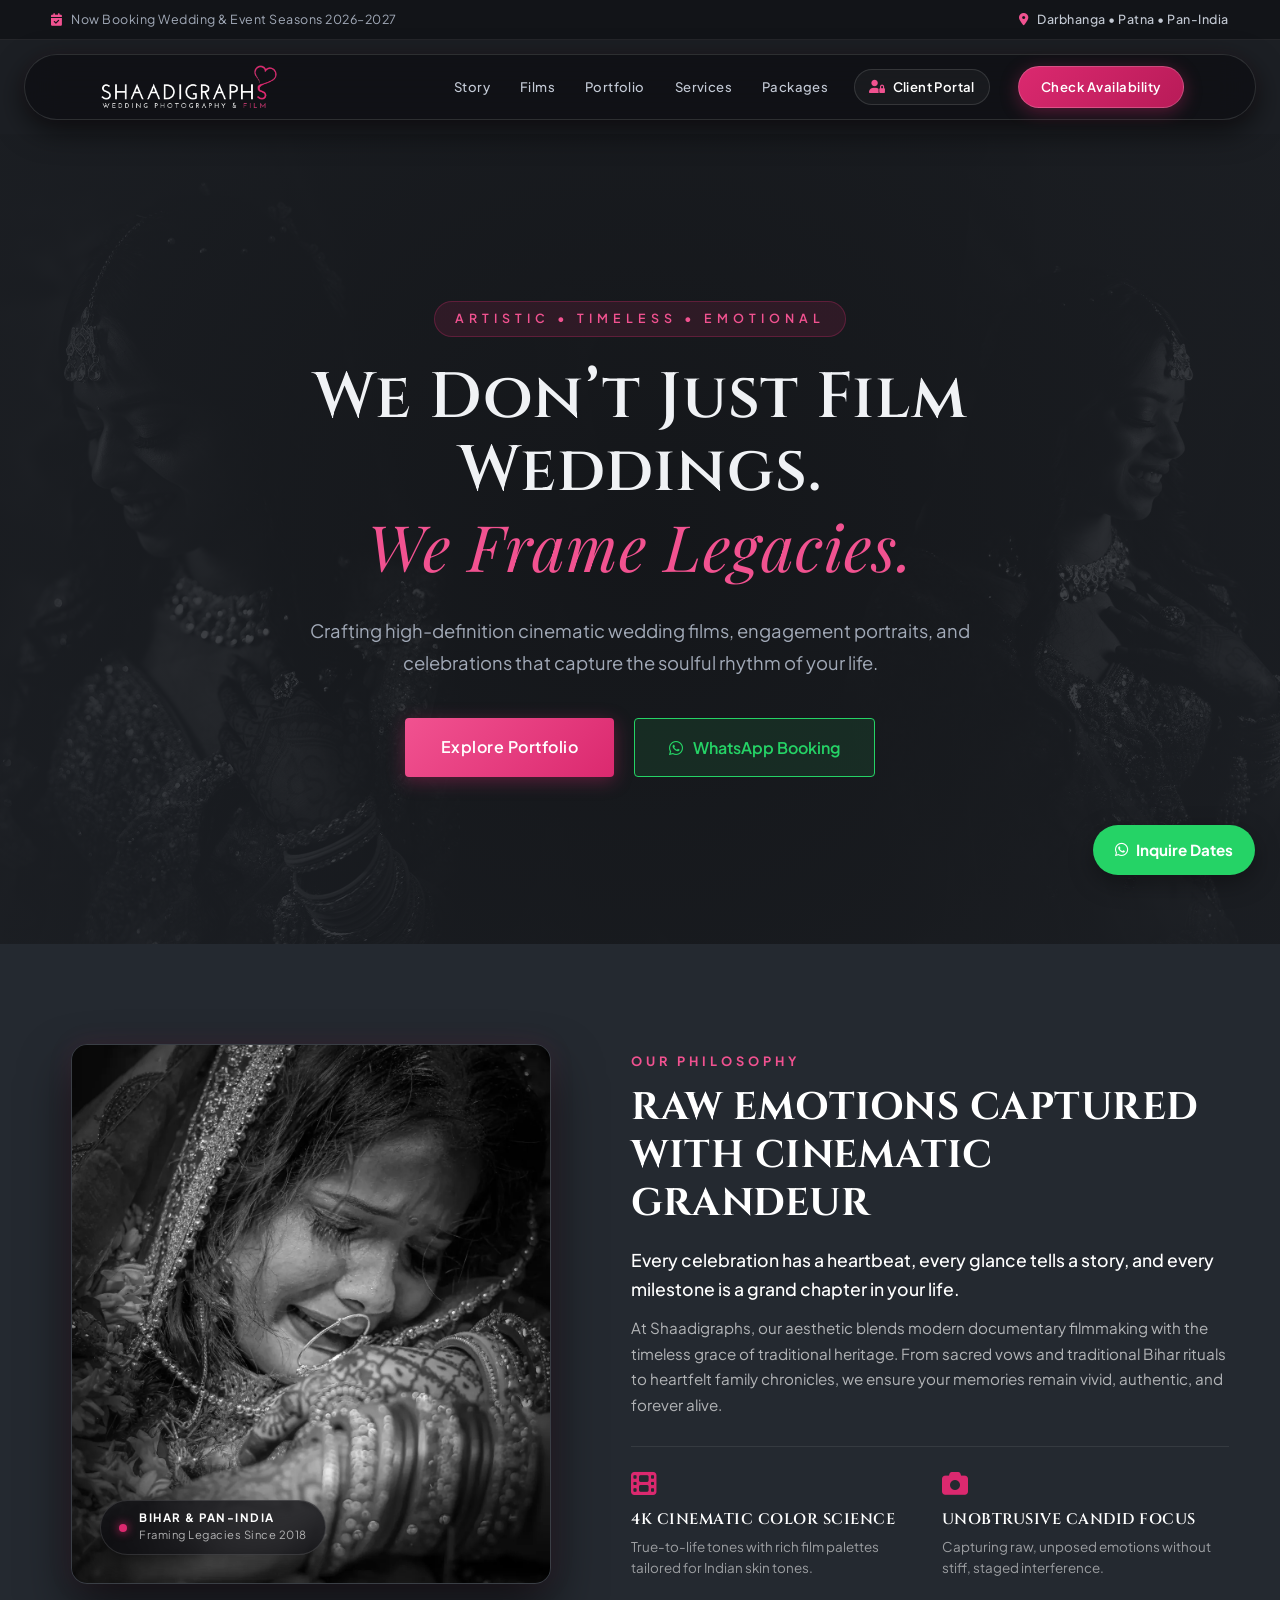
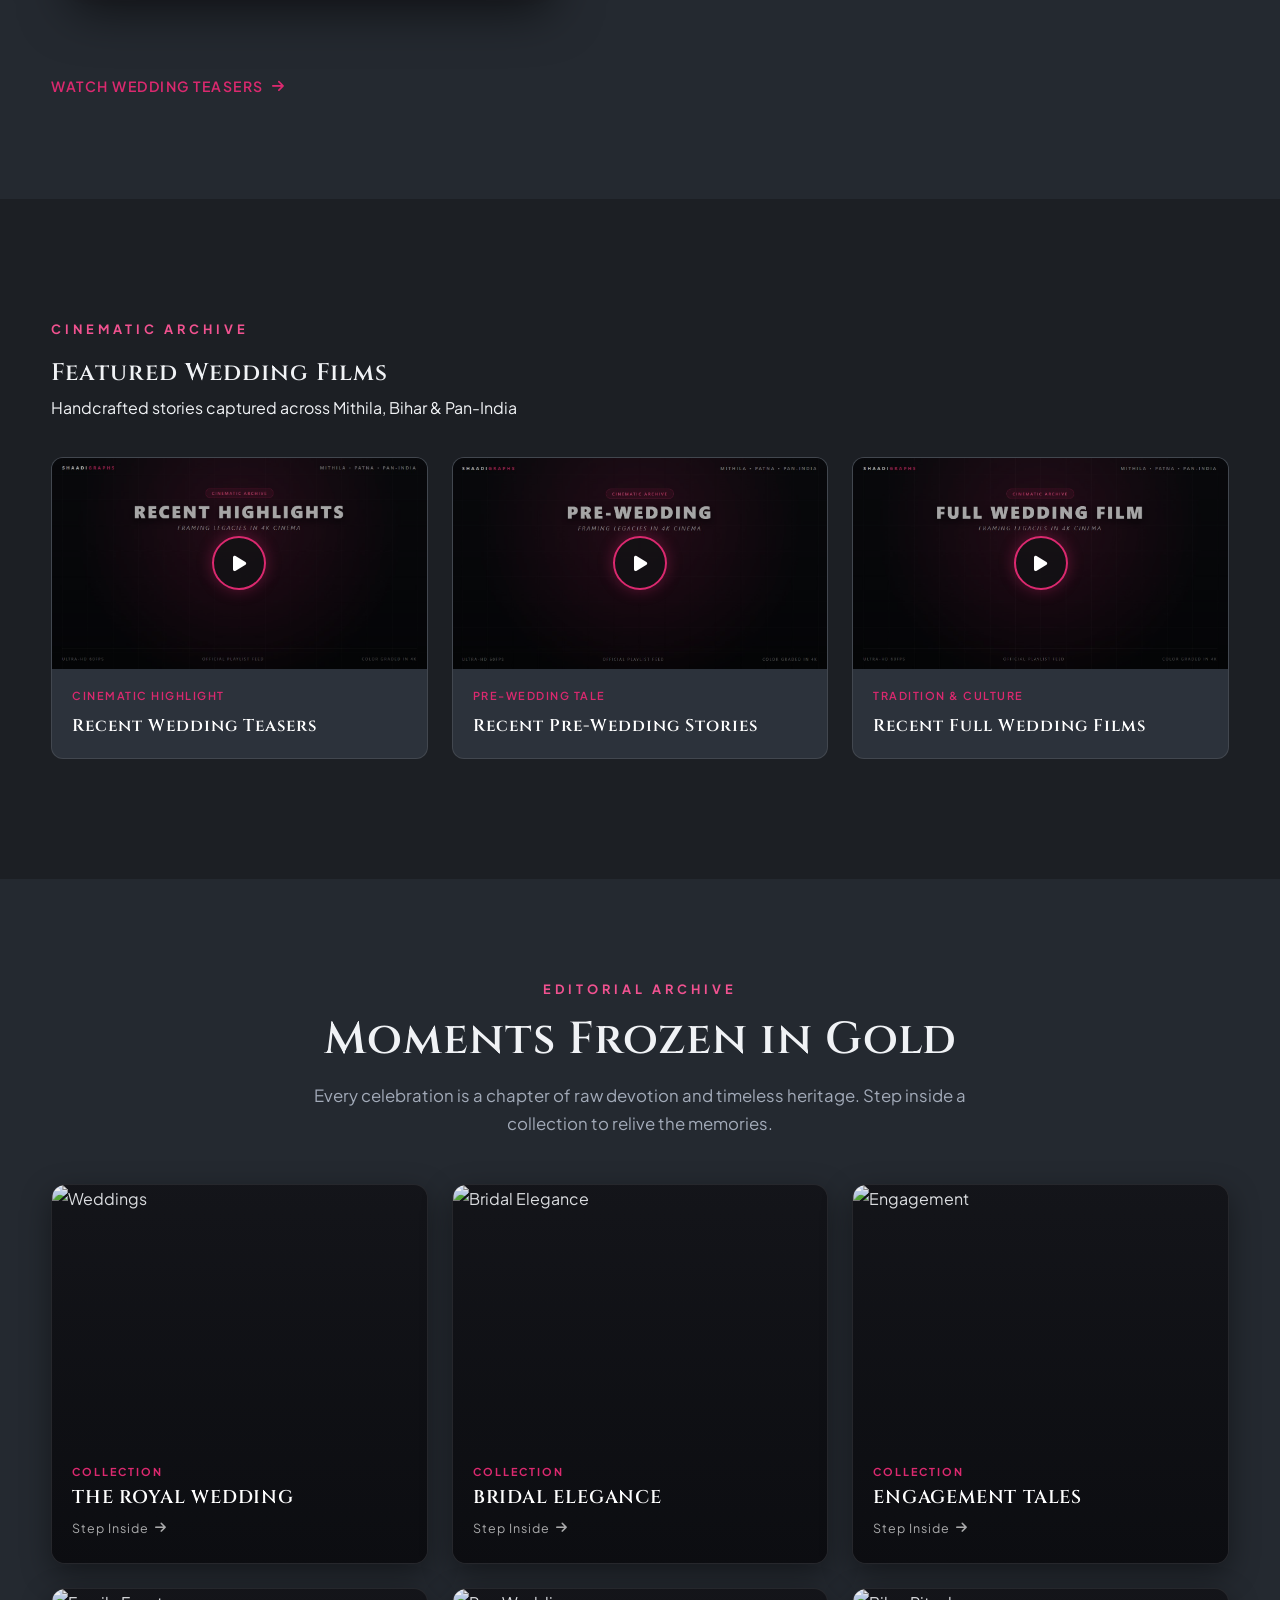
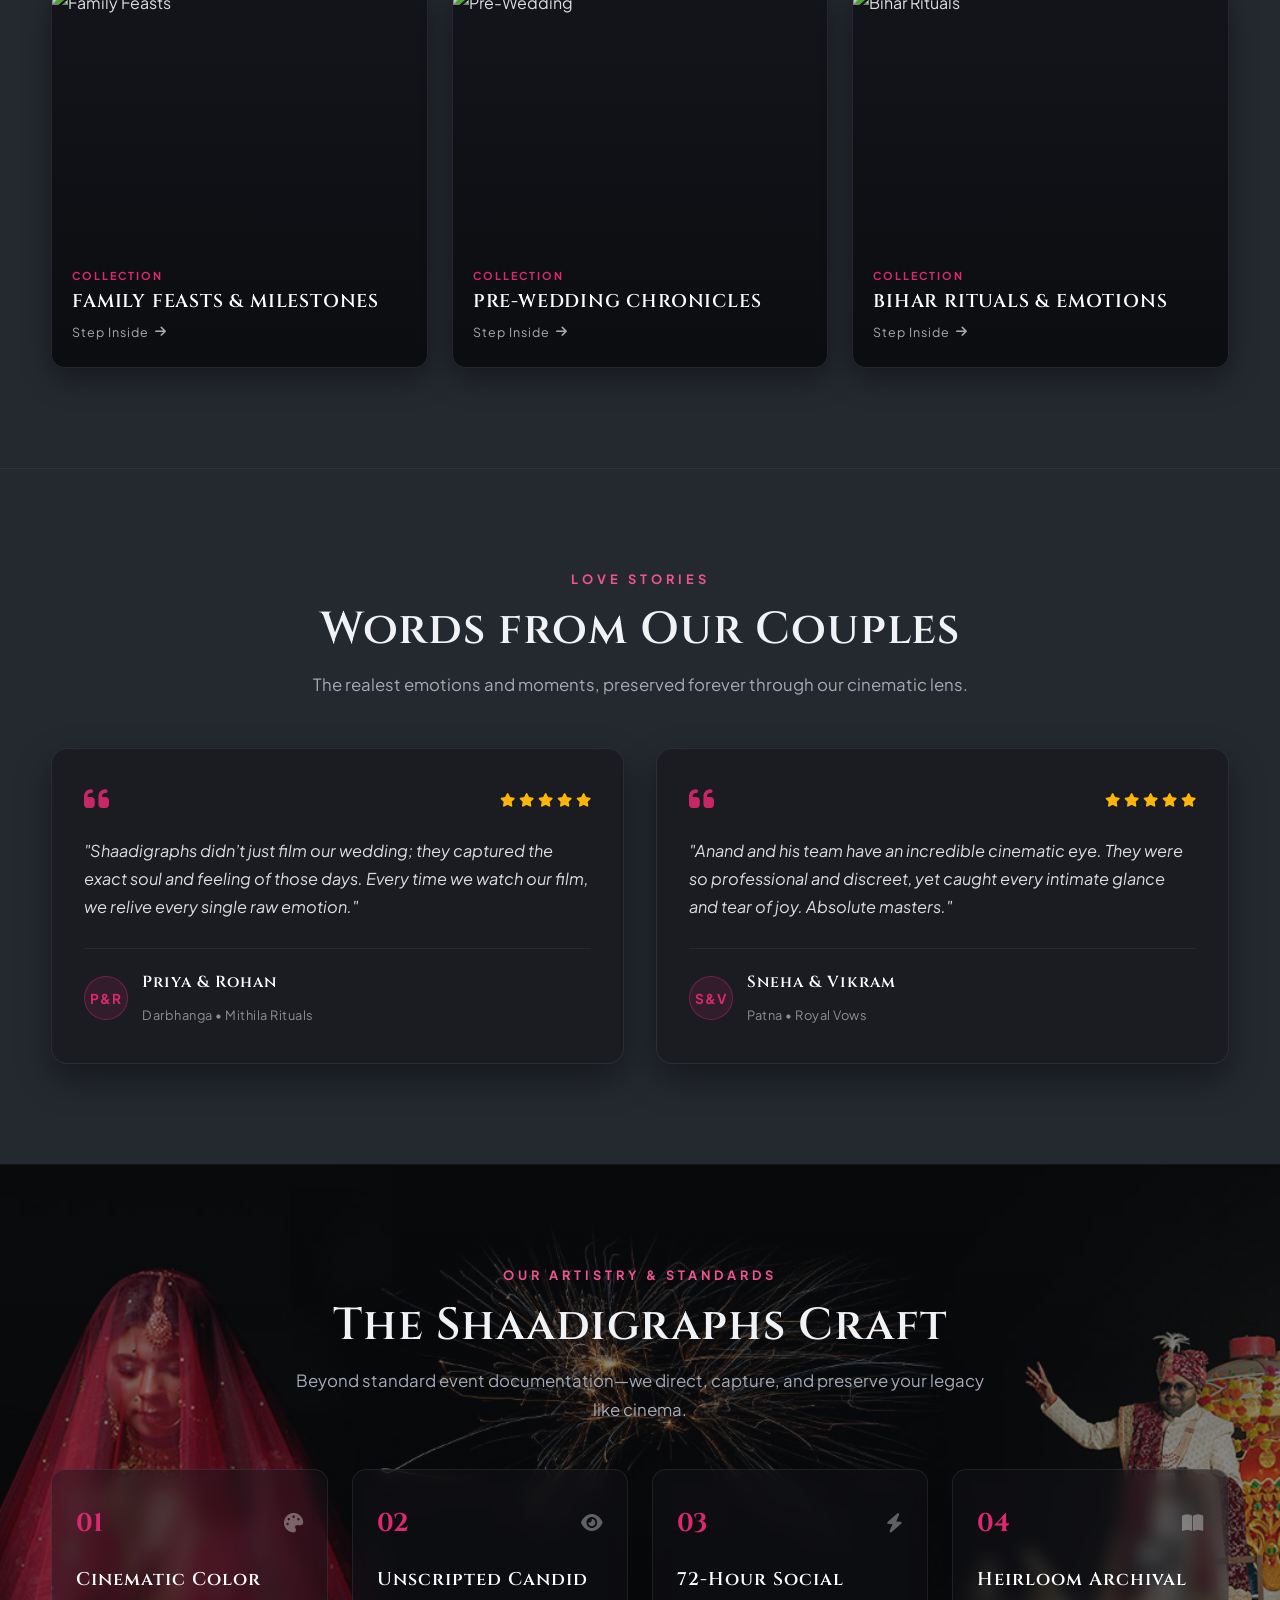
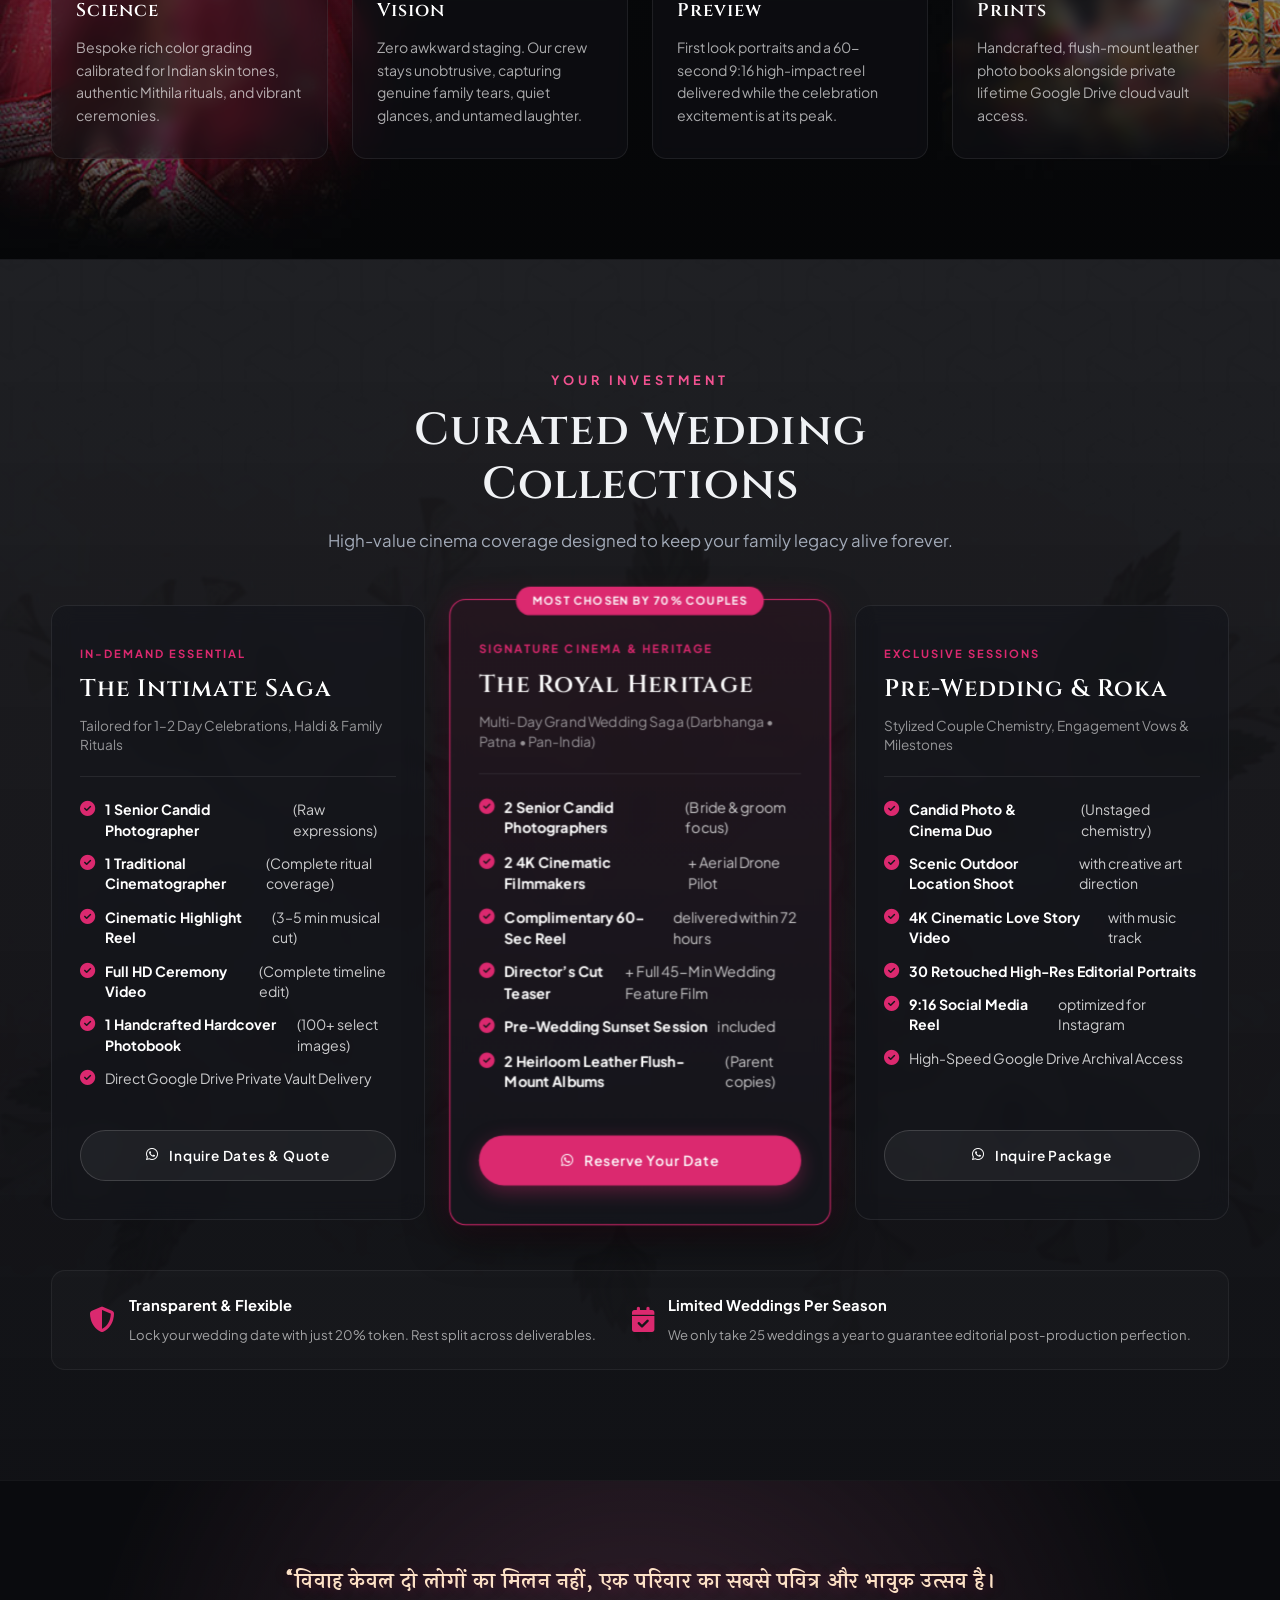
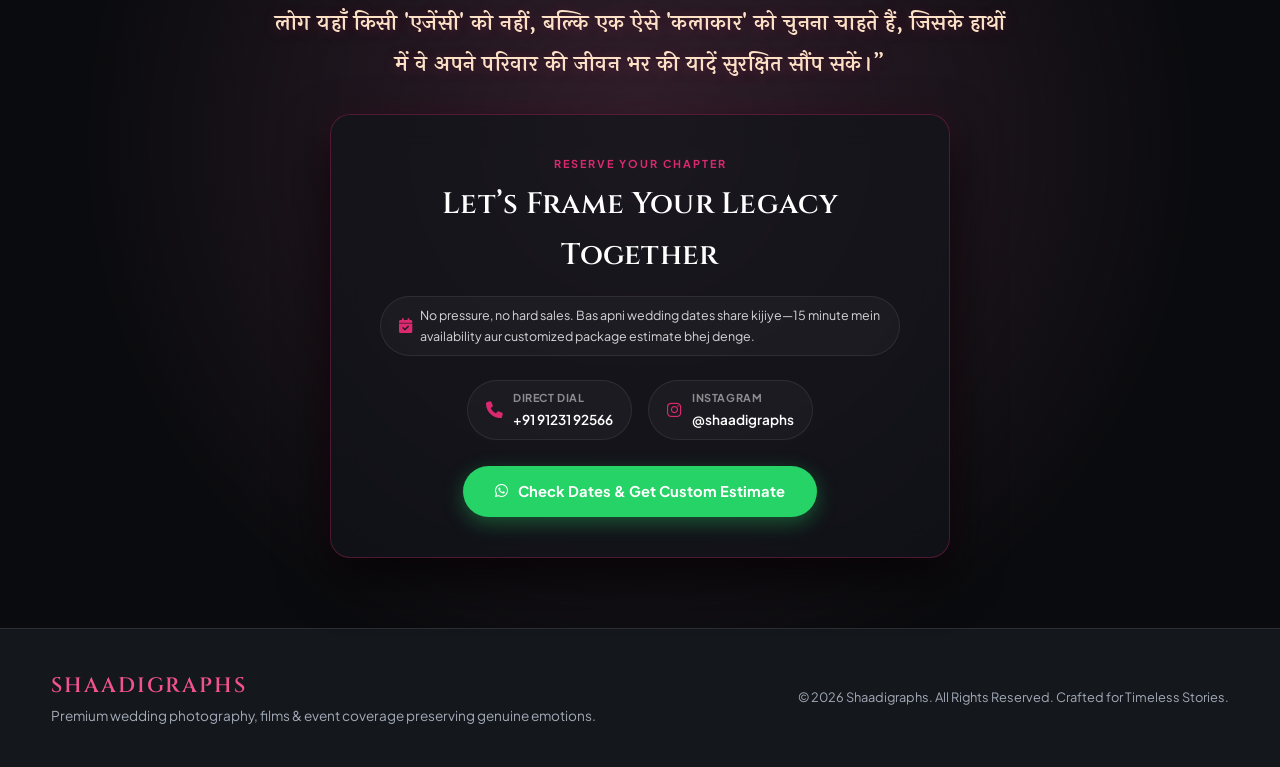
==== commit 368c600d: "Add responsive mobile drawer menu and lock layout" ====
--- a/index.html
+++ b/index.html
@@ -14,7 +14,7 @@
   <link href="https://fonts.googleapis.com/css2?family=Cinzel:wght@400;600;700;800&family=Plus+Jakarta+Sans:wght@300;400;500;600&family=Playfair+Display:ital,wght@0,400;0,600;1,400&display=swap" rel="stylesheet">
   
   <link rel="stylesheet" href="https://cdnjs.cloudflare.com/ajax/libs/font-awesome/6.4.0/css/all.min.css" />
-  <link rel="stylesheet" href="style.css" />
+  <link rel="stylesheet" href="style.css?v=2" />
 
 </head>
 <body>
@@ -38,15 +38,38 @@
         <img src="images/Shaadigraphs-white-logo.png" alt="Shaadigraphs Logo" class="main-site-logo" />
       </a>
       
-      <nav class="nav-menu">
+      <!-- Desktop Navigation -->
+      <nav class="nav-menu desktop-nav">
         <a href="#about">Story</a>
         <a href="#films">Films</a>
         <a href="#gallery">Portfolio</a>
         <a href="#services">Services</a>
         <a href="#packages">Packages</a>
-        <!-- Linked directly to separate portal.html page -->
         <a href="portal.html"><i class="fas fa-user-lock"></i> Client Portal</a>
         <a href="javascript:void(0)" onclick="openCalendarModal()" class="nav-cta">Check Availability</a>
+      </nav>
+
+      <!-- Mobile Hamburger Button -->
+      <button class="mobile-menu-btn" id="mobileMenuBtn" aria-label="Toggle Navigation">
+        <i class="fas fa-bars"></i>
+      </button>
+    </div>
+
+    <!-- Mobile Drawer Overlay -->
+    <div class="mobile-drawer" id="mobileDrawer">
+      <div class="drawer-header">
+        <span class="drawer-title">MENU</span>
+        <button class="drawer-close-btn" id="drawerCloseBtn">&times;</button>
+      </div>
+      <nav class="drawer-nav">
+        <a href="#about" class="drawer-link">Story</a>
+        <a href="#films" class="drawer-link">Films</a>
+        <a href="#gallery" class="drawer-link">Portfolio</a>
+        <a href="#services" class="drawer-link">Services</a>
+        <a href="#packages" class="drawer-link">Packages</a>
+        <hr class="drawer-divider">
+        <a href="portal.html" class="drawer-portal-link"><i class="fas fa-user-lock"></i> VIP Client Portal</a>
+        <a href="javascript:void(0)" onclick="openCalendarModal(); closeDrawer();" class="drawer-cta">Check Availability</a>
       </nav>
     </div>
   </header>
@@ -1037,5 +1060,27 @@
     }
   }
 </script>
+<!-- Mobile Drawer Toggle Script -->
+<script>
+  const mobileMenuBtn = document.getElementById('mobileMenuBtn');
+  const drawerCloseBtn = document.getElementById('drawerCloseBtn');
+  const mobileDrawer = document.getElementById('mobileDrawer');
+
+  function openDrawer() {
+    if (mobileDrawer) mobileDrawer.classList.add('active');
+  }
+
+  function closeDrawer() {
+    if (mobileDrawer) mobileDrawer.classList.remove('active');
+  }
+
+  if (mobileMenuBtn) mobileMenuBtn.addEventListener('click', openDrawer);
+  if (drawerCloseBtn) drawerCloseBtn.addEventListener('click', closeDrawer);
+
+  // Link click hone par drawer auto-close ho jaye
+  document.querySelectorAll('.drawer-link, .drawer-portal-link, .drawer-cta').forEach(link => {
+    link.addEventListener('click', closeDrawer);
+  });
+</script>
 </body>
 </html>
--- a/style.css
+++ b/style.css
@@ -1,4 +1,8 @@
-
+html, body {
+  overflow-x: hidden;
+  max-width: 100%;
+  width: 100%;
+}
 /* ==========================================
    SECTION 1: ROOT VARIABLES & COLOR PALETTE
    ========================================== */
@@ -2925,4 +2929,124 @@
   display: flex !important;
   justify-content: flex-end !important;
   margin-top: 10px !important;
+}
+/* ==========================================
+   MOBILE HAMBURGER & DRAWER (FOR HEADER)
+   ========================================== */
+.mobile-menu-btn {
+  display: none;
+  background: transparent;
+  border: 1px solid rgba(255, 255, 255, 0.2);
+  color: #ffffff;
+  font-size: 1.25rem;
+  padding: 8px 12px;
+  border-radius: 8px;
+  cursor: pointer;
+}
+
+.mobile-drawer {
+  position: fixed;
+  top: 0;
+  right: -100%;
+  width: 280px;
+  height: 100vh;
+  background: #0d0d0f;
+  border-left: 1px solid rgba(255, 45, 117, 0.25);
+  box-shadow: -10px 0 30px rgba(0, 0, 0, 0.8);
+  padding: 24px 20px;
+  display: flex;
+  flex-direction: column;
+  z-index: 99999;
+  transition: right 0.3s ease;
+}
+
+.mobile-drawer.active {
+  right: 0;
+}
+
+.drawer-header {
+  display: flex;
+  justify-content: space-between;
+  align-items: center;
+  margin-bottom: 24px;
+}
+
+.drawer-title {
+  font-size: 0.8rem;
+  letter-spacing: 2px;
+  color: #888;
+}
+
+.drawer-close-btn {
+  background: none;
+  border: none;
+  color: #fff;
+  font-size: 1.8rem;
+  cursor: pointer;
+  line-height: 1;
+}
+
+.drawer-nav {
+  display: flex;
+  flex-direction: column;
+  gap: 16px;
+}
+
+.drawer-link {
+  color: #e0e0e0;
+  text-decoration: none;
+  font-size: 1.05rem;
+  font-weight: 500;
+  transition: color 0.2s ease;
+}
+
+.drawer-link:hover {
+  color: #ff2d75;
+}
+
+.drawer-divider {
+  border: none;
+  border-top: 1px solid rgba(255, 255, 255, 0.1);
+  margin: 10px 0;
+}
+
+.drawer-portal-link {
+  background: rgba(255, 45, 117, 0.12);
+  border: 1px solid rgba(255, 45, 117, 0.3);
+  color: #ff4d8d !important;
+  text-decoration: none;
+  padding: 12px 16px;
+  border-radius: 8px;
+  font-size: 0.95rem;
+  font-weight: 600;
+  display: flex;
+  align-items: center;
+  gap: 8px;
+}
+
+.drawer-cta {
+  background: #ff2d75;
+  color: #fff !important;
+  text-align: center;
+  padding: 12px;
+  border-radius: 999px;
+  text-decoration: none;
+  font-size: 0.9rem;
+  font-weight: 600;
+  margin-top: 8px;
+}
+
+@media (max-width: 768px) {
+  html, body {
+    overflow-x: hidden !important;
+    max-width: 100vw !important;
+  }
+
+  .desktop-nav {
+    display: none !important;
+  }
+
+  .mobile-menu-btn {
+    display: block !important;
+  }
 }
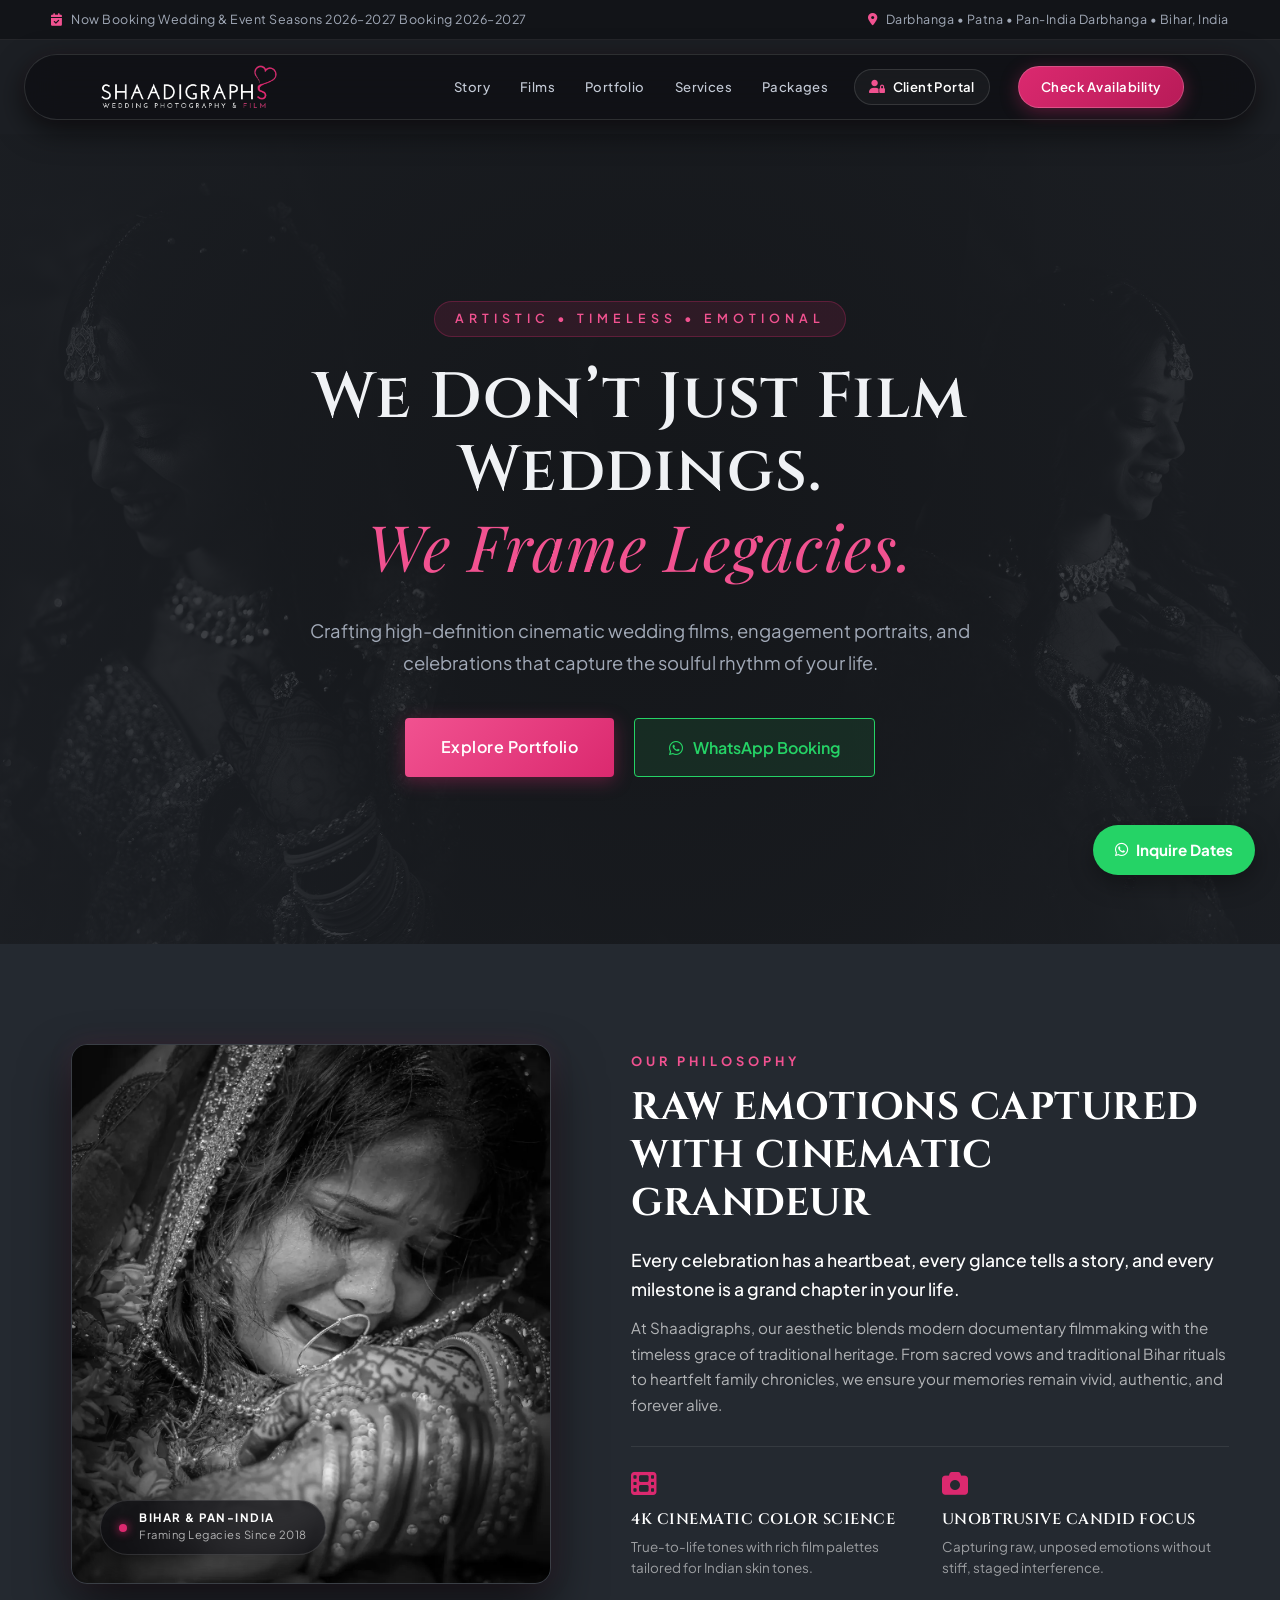
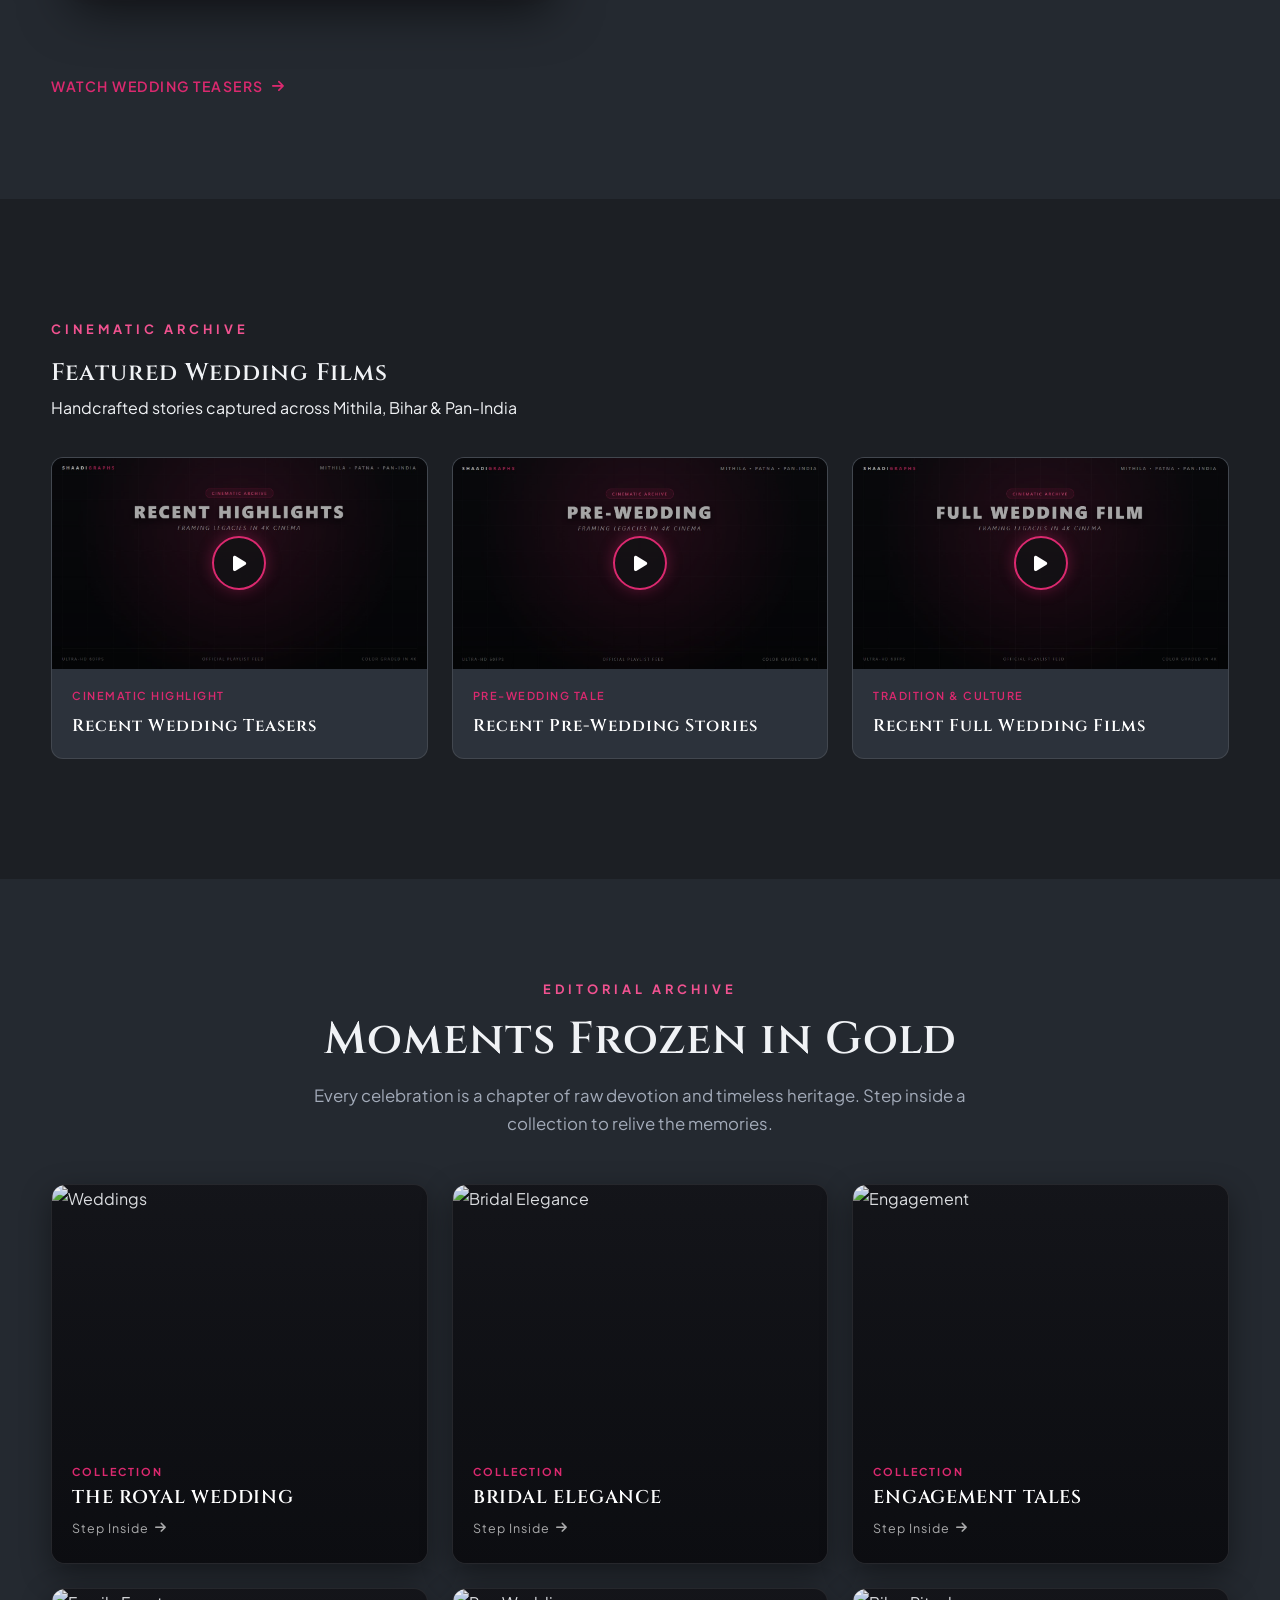
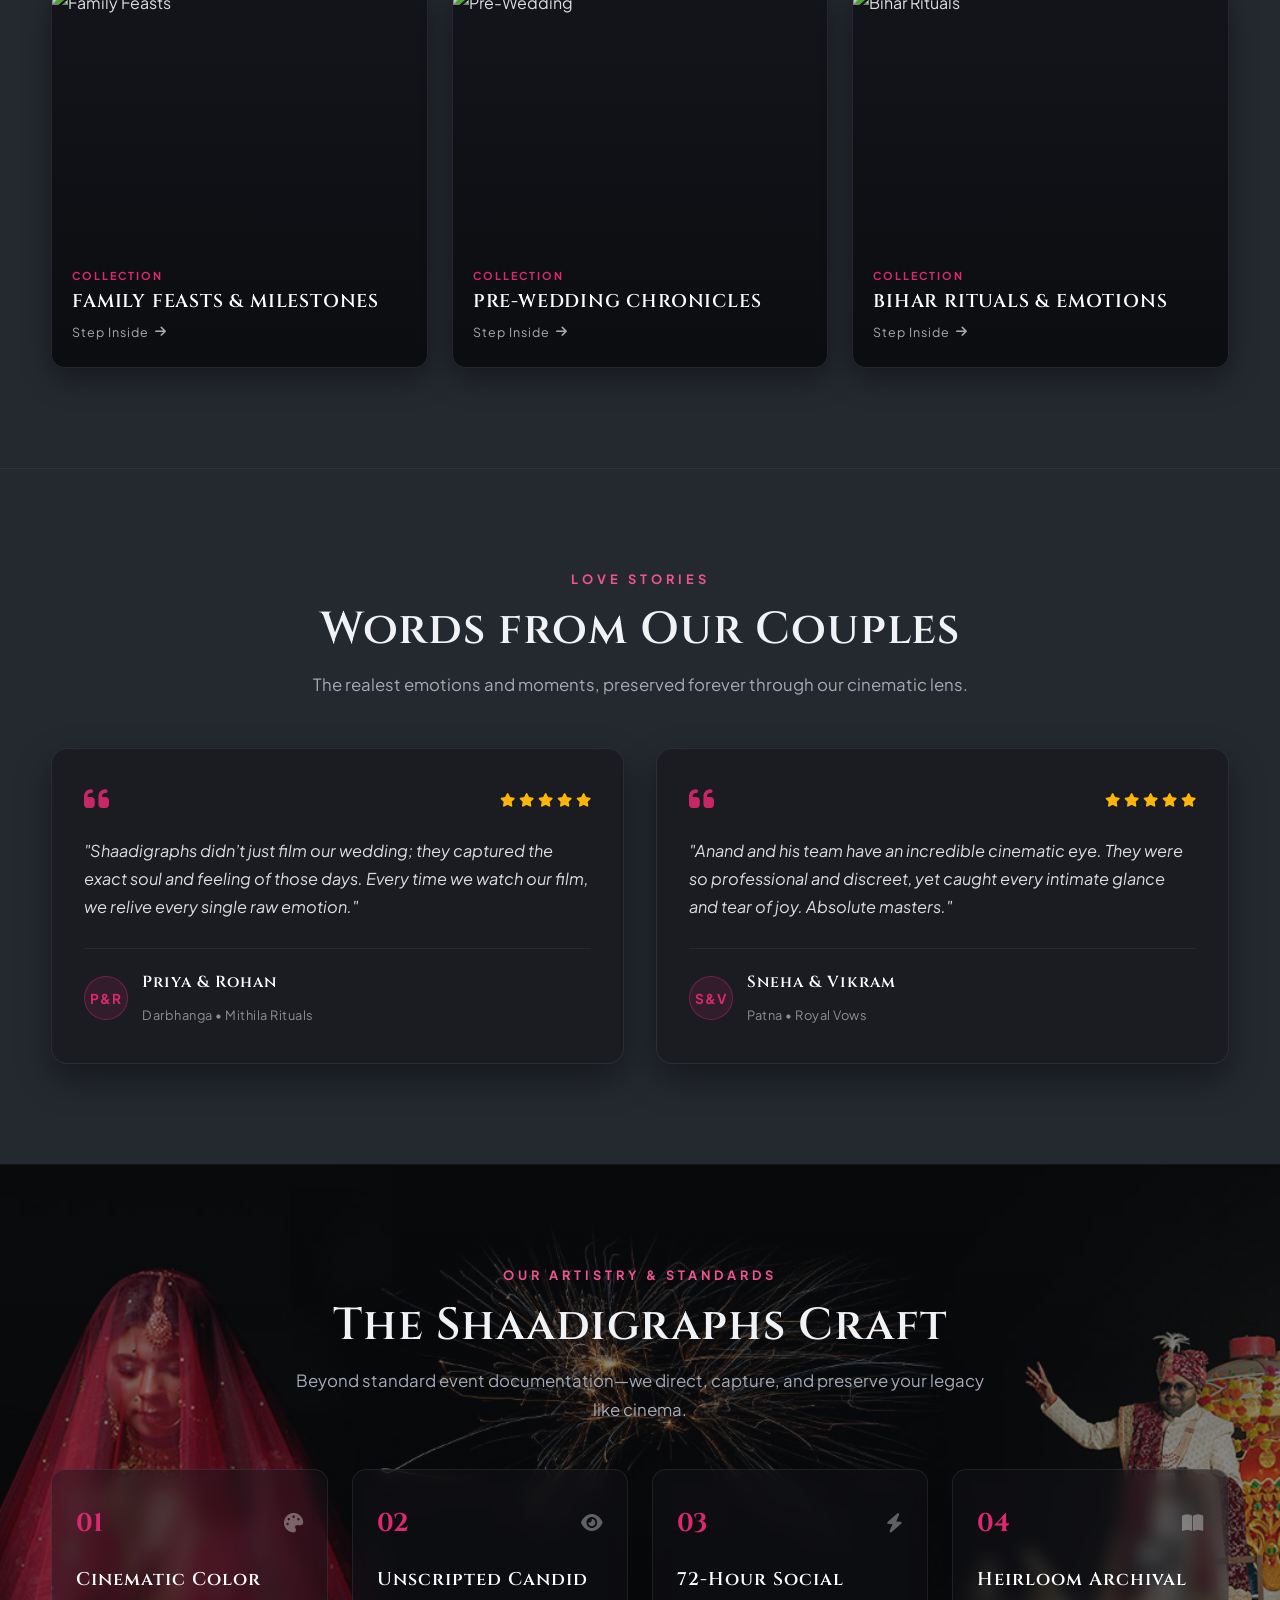
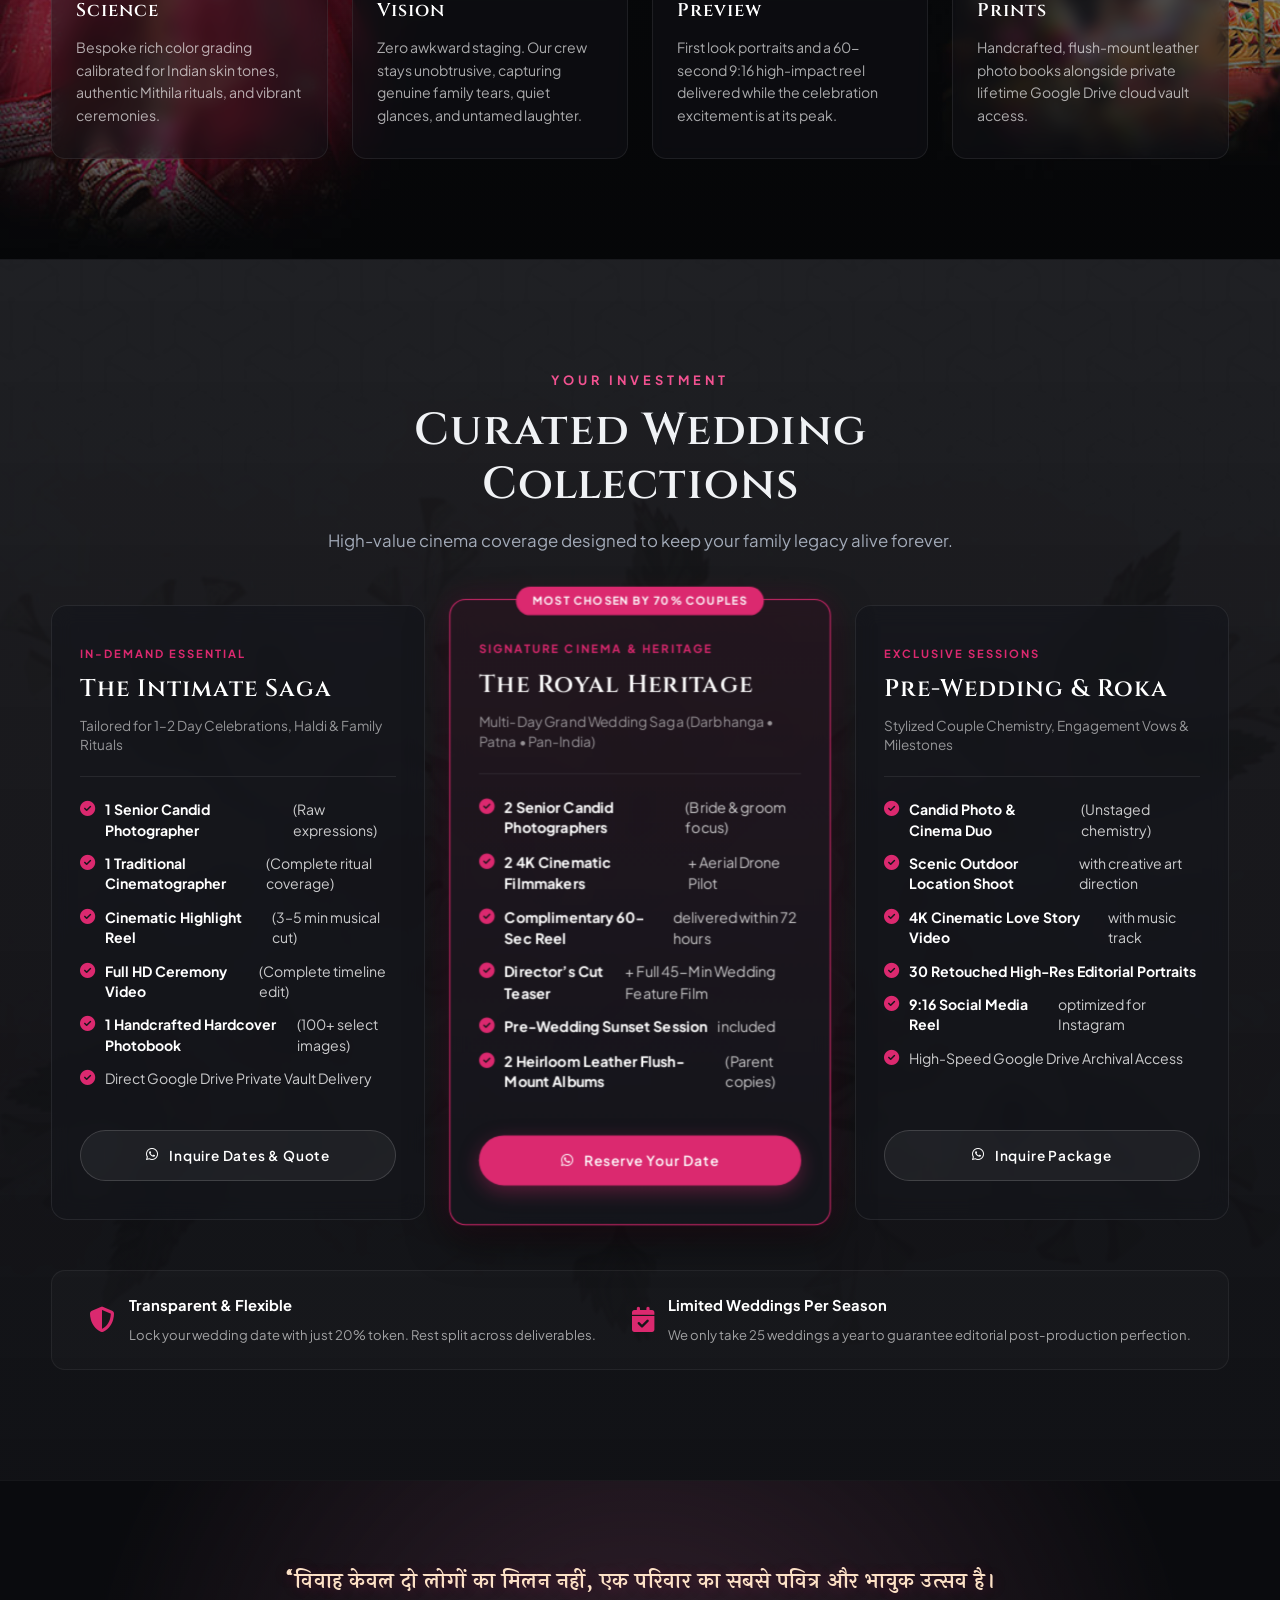
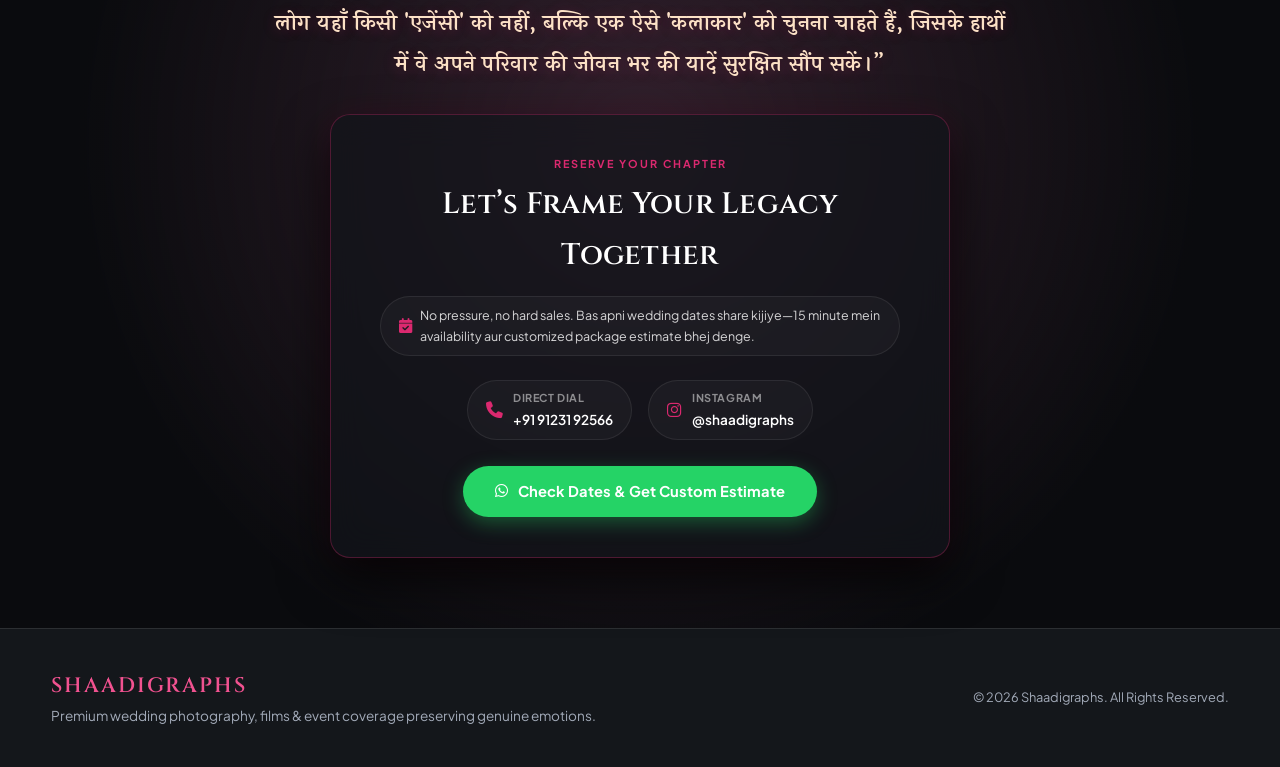
==== commit d00710b4: "Optimize sticky navigation and mobile UI" ====
--- a/index.html
+++ b/index.html
@@ -19,15 +19,23 @@
 </head>
 <body>
 
-  <!-- ==========================================
-       SECTION 1: TOP ANNOUNCEMENT BAR
-       ========================================== -->
-  <div class="top-bar">
-    <div class="container top-bar-flex">
-      <span><i class="fas fa-calendar-check"></i> Now Booking Wedding & Event Seasons 2026–2027</span>
-      <span class="location-tag"><i class="fas fa-map-marker-alt"></i> Darbhanga • Patna • Pan-India</span>
-    </div>
+<!-- ==========================================
+     SECTION 1: TOP ANNOUNCEMENT BAR
+     ========================================== -->
+<div class="top-bar">
+  <div class="container top-bar-flex">
+    <span>
+      <i class="fas fa-calendar-check"></i>
+      <span class="desktop-top-text">Now Booking Wedding & Event Seasons 2026–2027</span>
+      <span class="mobile-top-text">Booking 2026–2027</span>
+    </span>
+    <span>
+      <i class="fas fa-map-marker-alt"></i>
+      <span class="desktop-top-text">Darbhanga • Patna • Pan-India</span>
+      <span class="mobile-top-text">Darbhanga • Bihar, India</span>
+    </span>
   </div>
+</div>
 
  <!-- ==========================================
        SECTION 2: HEADER & NAVIGATION MENU
@@ -585,7 +593,7 @@
         <p>Premium wedding photography, films & event coverage preserving genuine emotions.</p>
       </div>
       <div class="footer-copy">
-        <p>&copy; 2026 Shaadigraphs. All Rights Reserved. Crafted for Timeless Stories.</p>
+        <p>&copy; 2026 Shaadigraphs. All Rights Reserved.</p>
       </div>
     </div>
   </footer>
--- a/style.css
+++ b/style.css
@@ -1,7 +1,8 @@
+/* ==========================================
+   GLOBAL: ENABLE STICKY SCROLL CONTEXT
+   ========================================== */
 html, body {
-  overflow-x: hidden;
-  max-width: 100%;
-  width: 100%;
+  overflow-x: clip !important;
 }
 /* ==========================================
    SECTION 1: ROOT VARIABLES & COLOR PALETTE
@@ -503,63 +504,6 @@
 
 .story-link-btn:hover i {
   transform: translateX(5px);
-}
-
-/* ==========================================
-   MOBILE & TABLET BREAKPOINTS
-   ========================================== */
-@media (max-width: 992px) {
-  .story-section {
-    padding: 70px 0;
-  }
-
-  .story-grid {
-    grid-template-columns: 1fr;
-    gap: 45px;
-  }
-
-  .story-hero-frame {
-    height: 420px;
-  }
-
-  .story-content h2.story-title {
-    font-size: 2rem;
-  }
-}
-
-@media (max-width: 576px) {
-  .story-section {
-    padding: 50px 0;
-  }
-
-  .story-hero-frame {
-    height: 330px;
-    border-radius: 12px;
-  }
-
-  .story-glass-badge {
-    bottom: 14px;
-    left: 14px;
-    padding: 8px 14px;
-  }
-
-  .badge-text strong {
-    font-size: 0.68rem;
-  }
-
-  .badge-text span {
-    font-size: 0.64rem;
-  }
-
-  .story-content h2.story-title {
-    font-size: 1.65rem;
-    line-height: 1.3;
-  }
-
-  .story-pillars {
-    grid-template-columns: 1fr;
-    gap: 16px;
-  }
 }
 
 /* ==========================================
@@ -3037,8 +2981,11 @@
 }
 
 @media (max-width: 768px) {
+  /* ==========================================
+     GLOBAL FIX (Clip rakhein taaki sticky kaam kare)
+     ========================================== */
   html, body {
-    overflow-x: hidden !important;
+    overflow-x: clip !important;
     max-width: 100vw !important;
   }
 
@@ -3047,6 +2994,239 @@
   }
 
   .mobile-menu-btn {
+    display: flex !important;
+    align-items: center !important;
+    justify-content: center !important;
+    background: rgba(255, 255, 255, 0.06) !important;
+    border: 1px solid rgba(255, 255, 255, 0.12) !important;
+    border-radius: 8px !important;
+    padding: 8px 11px !important;
+    cursor: pointer;
+    color: #ffffff !important;
+  }
+
+  .mobile-menu-btn i {
+    font-size: 1.15rem !important;
+    color: #ffffff !important;
+  }
+
+  /* ==========================================
+     TOP ANNOUNCEMENT BAR MOBILE FIX
+     ========================================== */
+  .top-bar i,
+  .top-bar .fa-calendar-check,
+  .top-bar .fa-map-marker-alt,
+  .top-cal-icon {
+    color: #25d366 !important;
+  }
+
+  .desktop-top-text,
+  .location-tag {
+    display: none !important;
+  }
+
+  .mobile-top-text {
+    display: inline !important;
+    font-size: 0.74rem !important;
+    font-weight: 600 !important;
+    letter-spacing: 0.3px !important;
+  }
+
+  .top-bar-flex {
+    display: flex !important;
+    justify-content: space-between !important;
+    align-items: center !important;
+    width: 100% !important;
+    padding: 0 4px !important;
+  }
+
+  /* ==========================================
+     MOBILE HEADER: SEAMLESS STICKY FROSTED BAR
+     ========================================== */
+  header,
+  header.header {
+    position: sticky !important;
+    top: 0 !important;
+    left: 0 !important;
+    right: 0 !important;
+    z-index: 9999 !important;
+    width: 100% !important;
+    max-width: 100% !important;
+    margin: 0 !important;
+    border-radius: 0 !important;
+    padding: 10px 18px !important;
+    background: rgba(14, 16, 20, 0.82) !important;
+    backdrop-filter: blur(16px) !important;
+    -webkit-backdrop-filter: blur(16px) !important;
+    border: none !important;
+    border-bottom: 1px solid rgba(255, 255, 255, 0.08) !important;
+    box-shadow: 0 4px 20px rgba(0, 0, 0, 0.45) !important;
+  }
+
+  .nav-wrap {
+    width: 100% !important;
+    max-width: 100% !important;
+    margin: 0 !important;
+    padding: 0 !important;
+    background: transparent !important;
+    border: none !important;
+    box-shadow: none !important;
+    display: flex !important;
+    align-items: center !important;
+    justify-content: space-between !important;
+  }
+
+  .brand-logo-wrap {
+    display: flex !important;
+    align-items: center !important;
+  }
+
+  .main-site-logo {
+    height: 38px !important;
+    max-height: 40px !important;
+    width: auto !important;
+    object-fit: contain !important;
+  }
+
+  /* ==========================================
+     HERO SECTION SPACING & BG
+     ========================================== */
+  .hero-section {
+    min-height: 85vh !important;
+    background: url('images/hero-mobile.jpg') center center / cover no-repeat !important;
+    padding: 60px 16px 50px 16px !important;
+  }
+
+  .hero-bg-overlay {
+    background: linear-gradient(
+      180deg,
+      rgba(28, 31, 36, 0.6) 0%,
+      rgba(28, 31, 36, 0.88) 100%
+    ) !important;
+  }
+
+  .hero-title {
+    font-size: 2.2rem !important;
+    line-height: 1.2 !important;
+    margin-bottom: 16px !important;
+  }
+
+  .hero-description {
+    font-size: 0.95rem !important;
+    line-height: 1.5 !important;
+    margin-bottom: 24px !important;
+    padding: 0 10px !important;
+  }
+
+  .hero-actions {
+    flex-direction: column !important;
+    gap: 12px !important;
+    width: 100% !important;
+    max-width: 320px !important;
+    margin: 0 auto !important;
+    align-items: center !important;
+  }
+
+  .btn-gold,
+  .btn-outline-wa {
+    width: 100% !important;
+    display: flex !important;
+    justify-content: center !important;
+    align-items: center !important;
+    text-align: center !important;
+    padding: 12px 20px !important;
+  }
+
+  /* ==========================================
+     PHILOSOPHY PILLARS: COMPACT CHIPS
+     ========================================== */
+  .story-pillars {
+    grid-template-columns: 1fr 1fr !important;
+    gap: 12px !important;
+    padding-top: 16px !important;
+    border-top: 1px solid rgba(255, 255, 255, 0.08) !important;
+  }
+
+  .pillar-box p {
+    display: none !important;
+  }
+
+  .pillar-box {
+    background: rgba(255, 255, 255, 0.03);
+    border: 1px solid rgba(255, 255, 255, 0.08);
+    border-radius: 8px;
+    padding: 12px 10px;
+    text-align: center;
+  }
+
+  .pillar-box i {
+    font-size: 1.3rem !important;
+    margin-bottom: 6px !important;
     display: block !important;
   }
-}+
+  .pillar-box h4 {
+    font-size: 0.72rem !important;
+    line-height: 1.3 !important;
+    margin-bottom: 0 !important;
+    letter-spacing: 0.4px !important;
+  }
+
+  /* ==========================================
+     FLOATING WHATSAPP: CIRCLE ICON ONLY
+     ========================================== */
+  .sticky-wa-btn {
+    width: 52px !important;
+    height: 52px !important;
+    min-width: 52px !important;
+    padding: 0 !important;
+    border-radius: 50% !important;
+    display: flex !important;
+    align-items: center !important;
+    justify-content: center !important;
+    bottom: 24px !important;
+    right: 20px !important;
+    box-shadow: 0 4px 18px rgba(37, 211, 102, 0.45) !important;
+    z-index: 9999 !important;
+  }
+
+  .sticky-wa-btn span {
+    display: none !important;
+  }
+
+  .sticky-wa-btn i {
+    font-size: 1.6rem !important;
+    margin: 0 !important;
+    color: #ffffff !important;
+  }
+
+  /* ==========================================
+     HOME FOOTER: MINIMAL LIKE CLIENT PORTAL
+     ========================================== */
+  .site-footer {
+    padding: 24px 16px !important;
+    background: #0d0f12 !important;
+    border-top: 1px solid rgba(255, 255, 255, 0.06) !important;
+  }
+
+  .footer-grid {
+    display: flex !important;
+    flex-direction: column !important;
+    align-items: center !important;
+    justify-content: center !important;
+    gap: 0 !important;
+  }
+
+  .footer-brand {
+    display: none !important;
+  }
+
+  .footer-copy p {
+    margin: 0 !important;
+    font-size: 0.76rem !important;
+    color: rgba(255, 255, 255, 0.5) !important;
+    letter-spacing: 0.4px !important;
+    text-align: center !important;
+  }
+}
+  
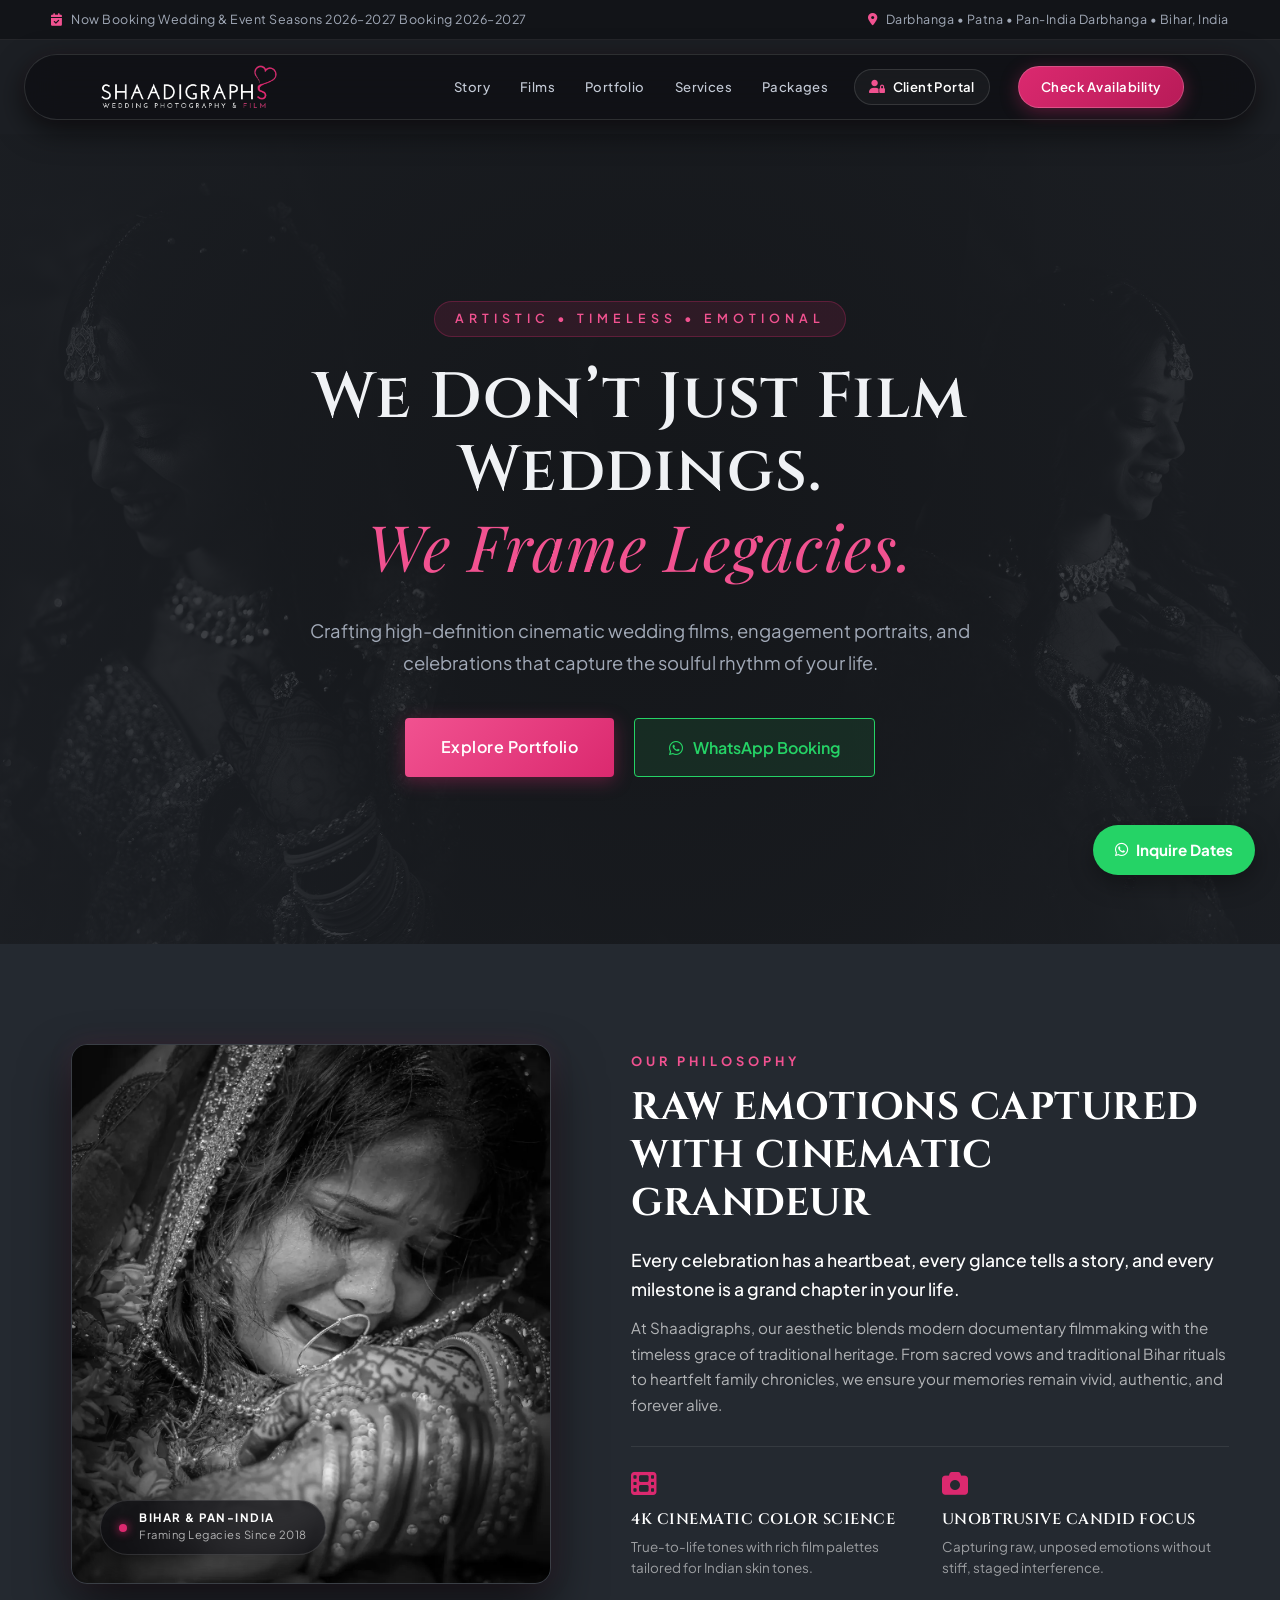
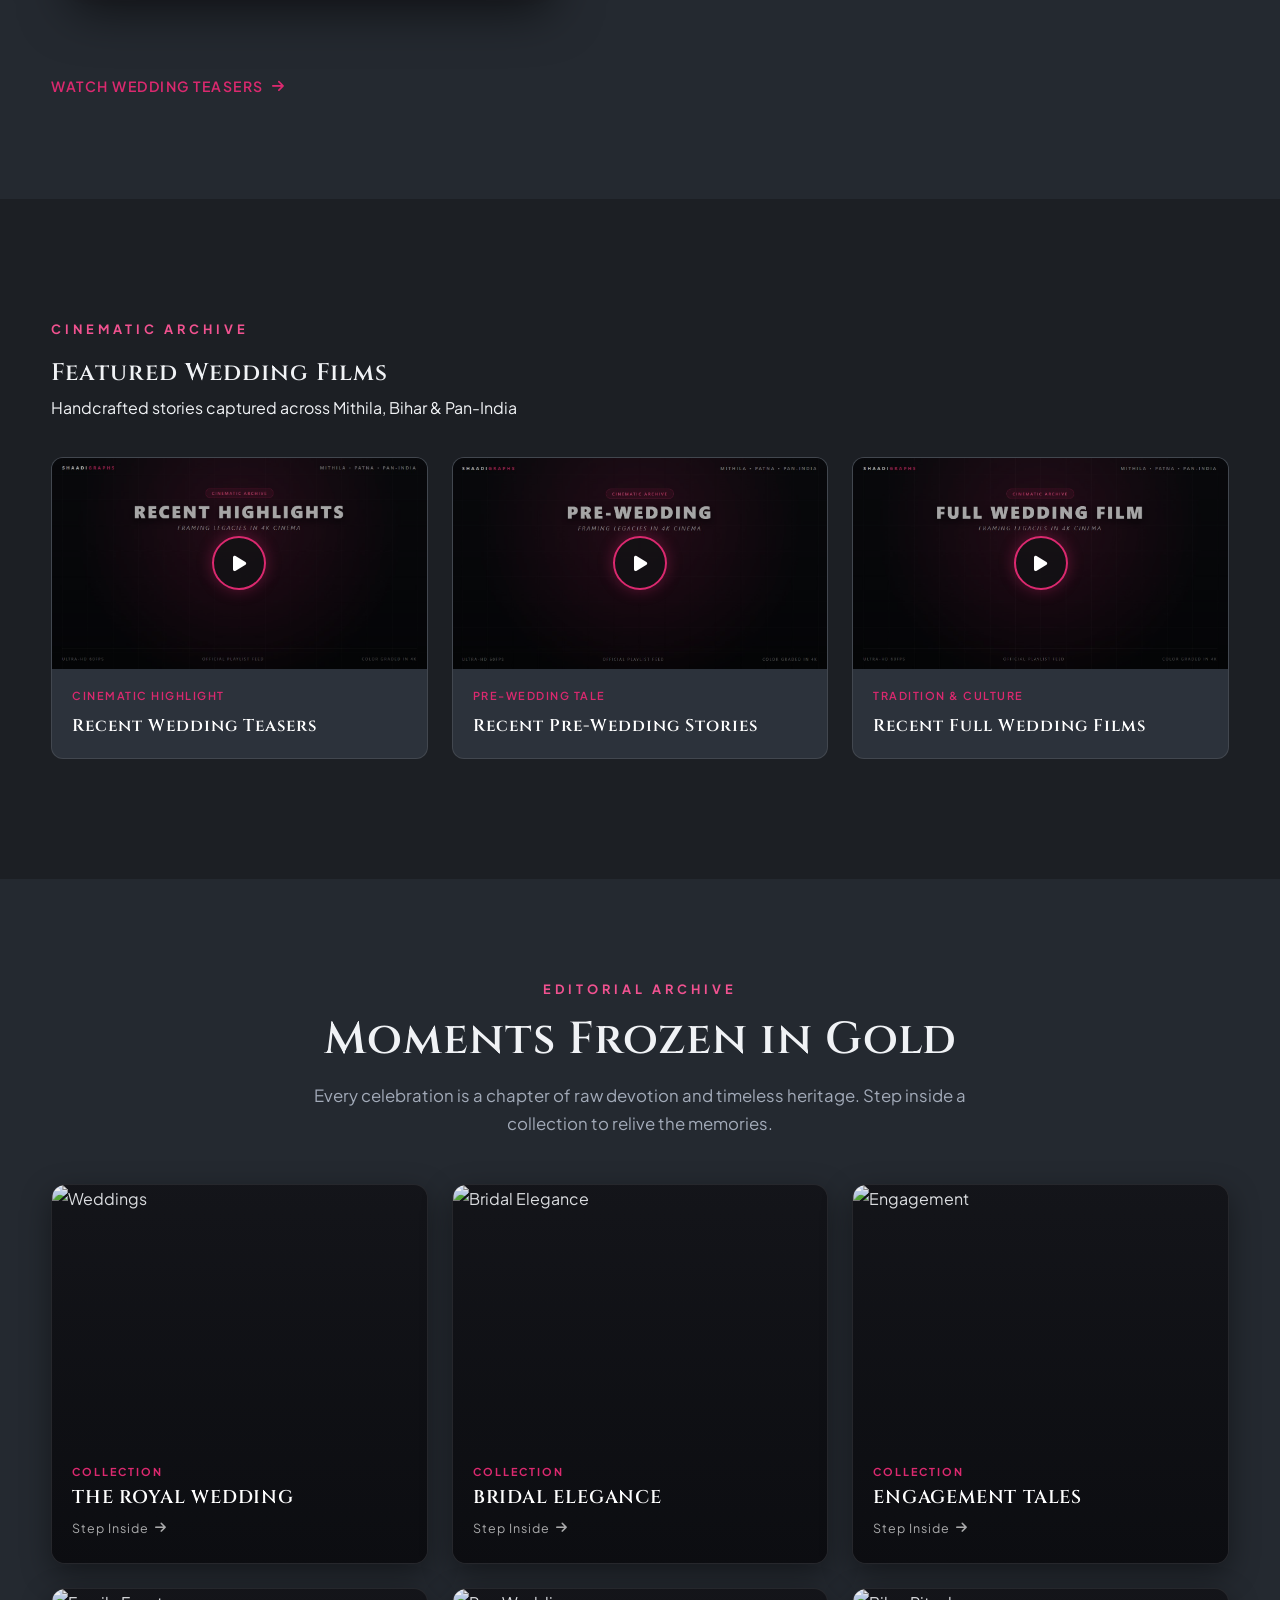
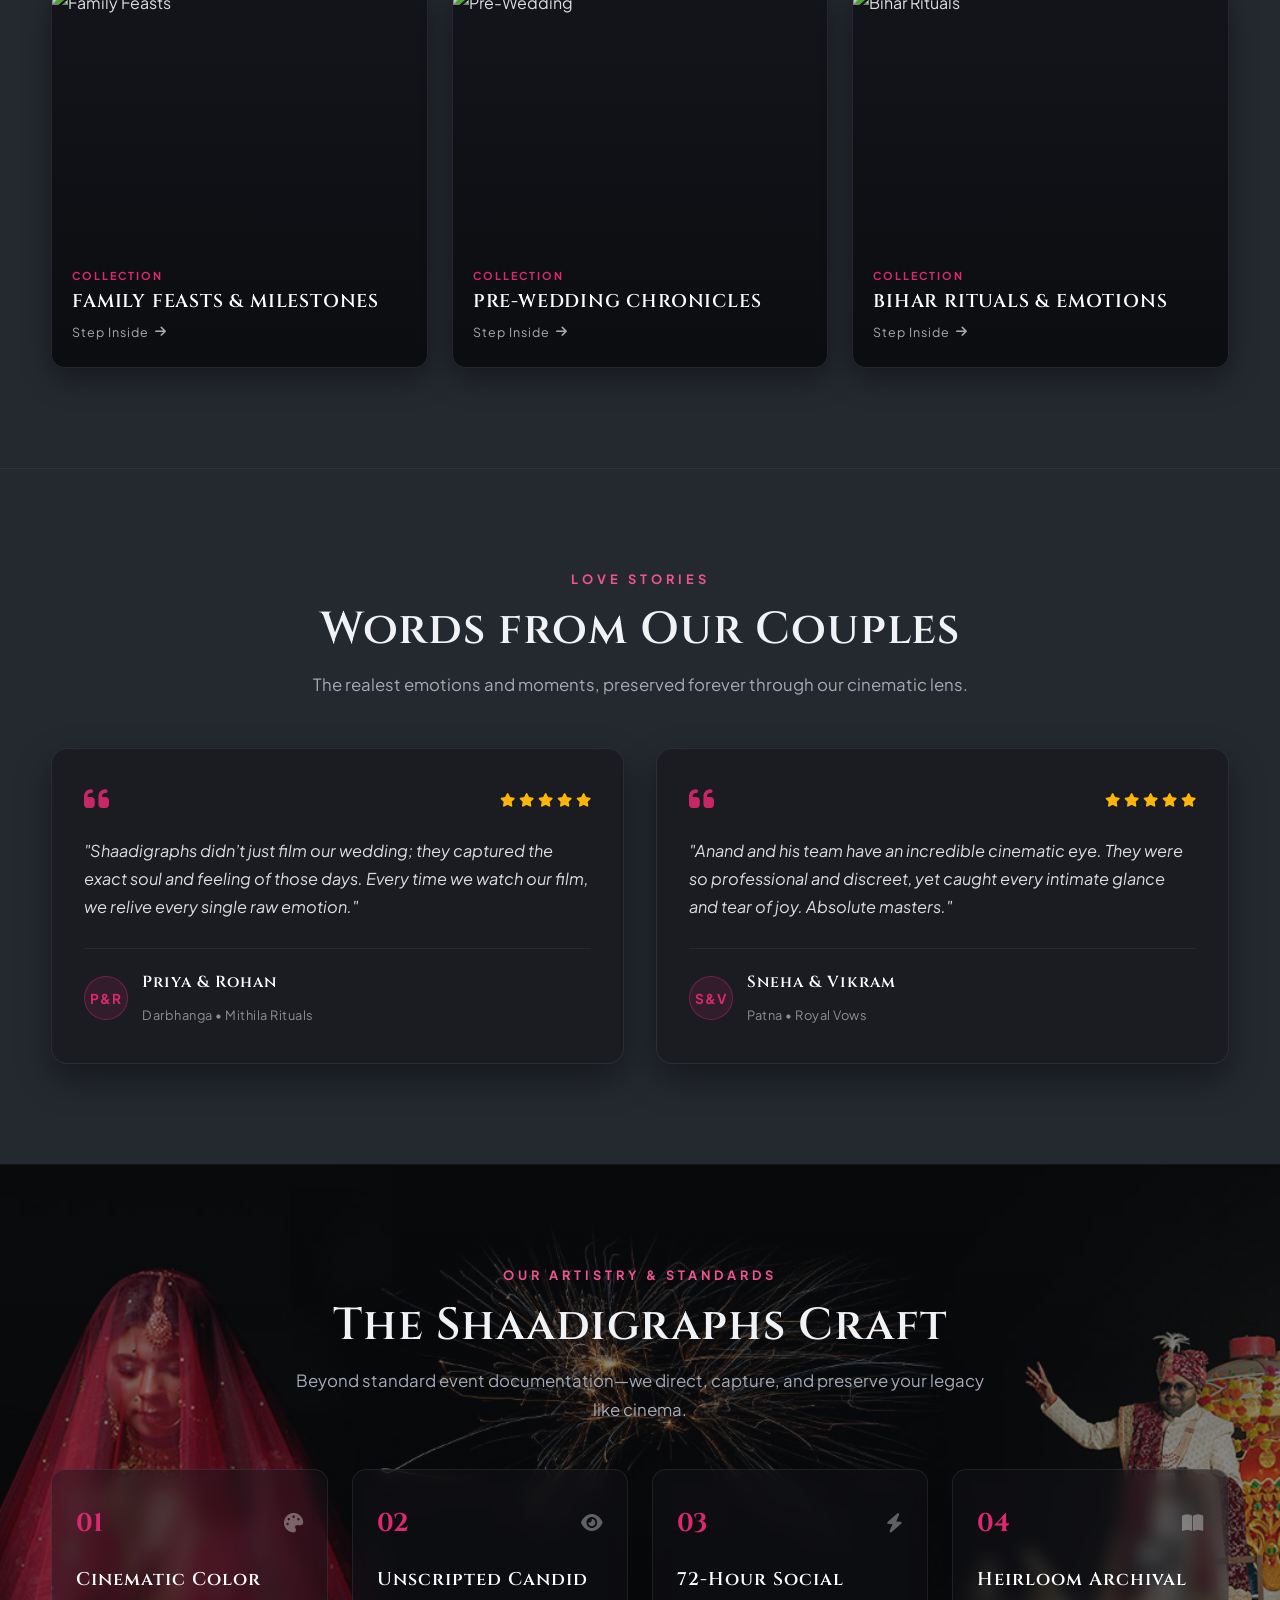
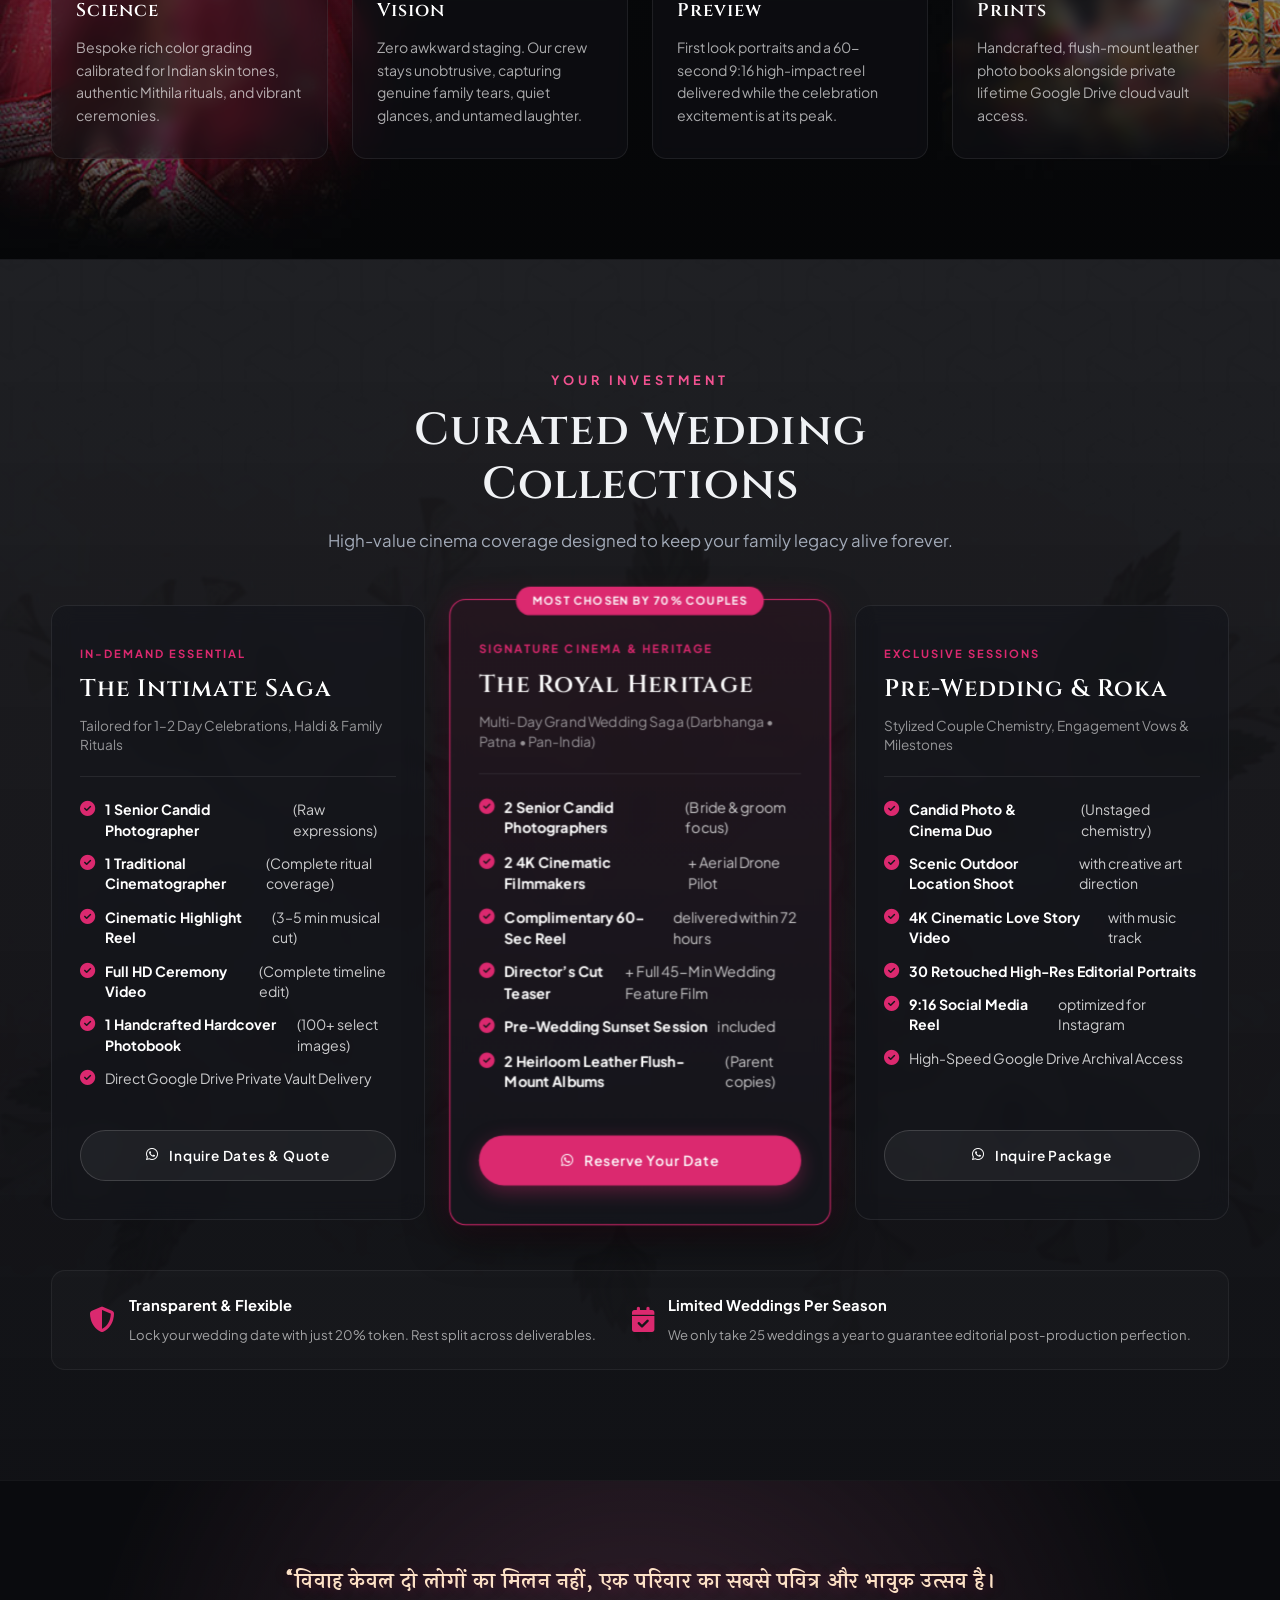
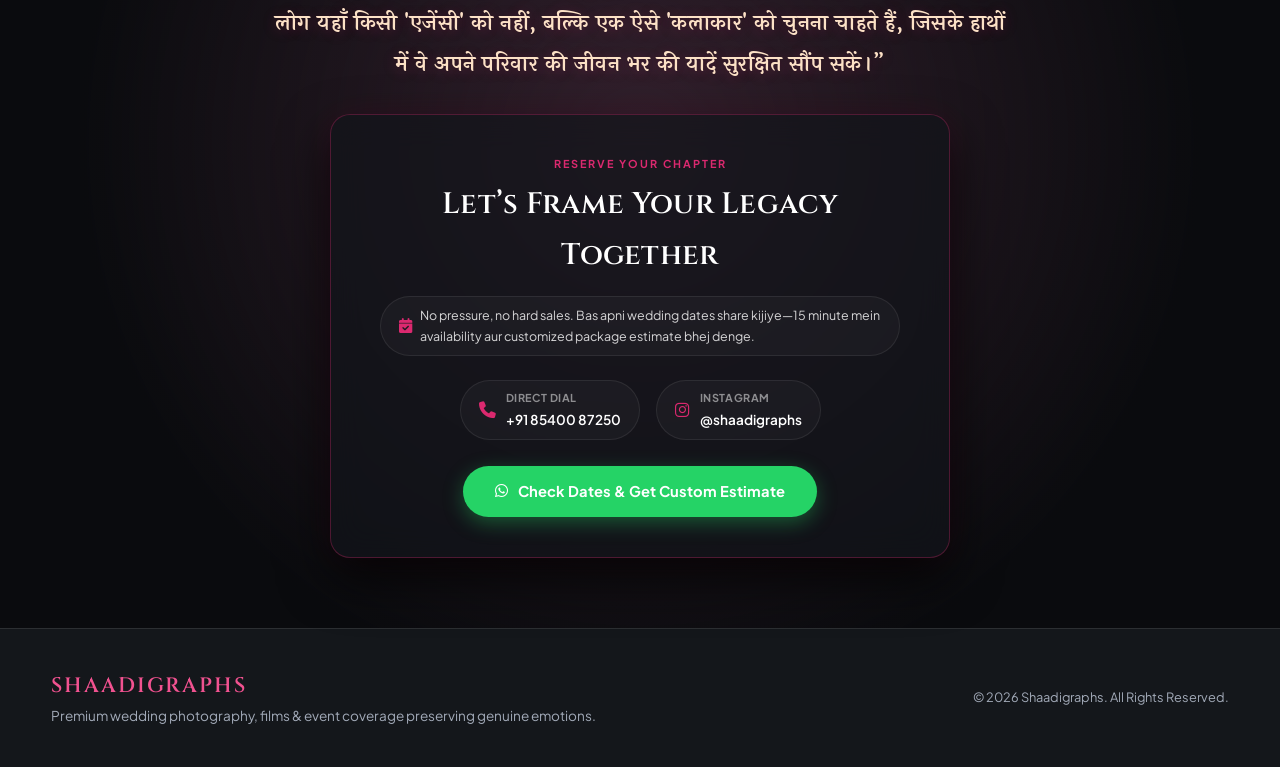
==== commit fdbde807: "Update studio business WhatsApp number across all portal files" ====
--- a/index.html
+++ b/index.html
@@ -153,7 +153,7 @@
         </div>
       </div>
     </div>
-<!-- SUBTLE CTA LINK -->
+    <!-- SUBTLE CTA LINK -->
       <div class="story-action" style="margin-top: 28px;">
         <a href="#films" class="story-link-btn">
           Watch Wedding Teasers <i class="fas fa-arrow-right" style="margin-left: 8px; font-size: 0.85rem;"></i>
@@ -561,7 +561,7 @@
             <i class="fas fa-phone"></i>
             <div>
               <strong>DIRECT DIAL</strong>
-              <p>+91 91231 92566</p>
+              <p>+91 85400 87250</p>
             </div>
           </a>
 
@@ -660,31 +660,6 @@
        SECTION 14: JAVASCRIPT ENGINE (FILMS, GALLERY & LIVE CALENDAR)
        ========================================== -->
   <script>
-    /* --- 14.1 FILM CONTROLLERS --- */
-    function playMithilaVideo() {
-      const poster = document.getElementById('mithila-poster');
-      const playBtn = document.getElementById('mithila-play-btn');
-      const video = document.getElementById('mithila-video');
-      if (poster && playBtn && video) {
-        poster.style.display = 'none';
-        playBtn.style.display = 'none';
-        video.style.display = 'block';
-        video.play().catch(err => console.log("Autoplay issue:", err));
-      }
-    }
-
-    function playPreweddingVideo() {
-      const poster = document.getElementById('prewedding-poster');
-      const playBtn = document.getElementById('prewedding-play-btn');
-      const video = document.getElementById('prewedding-video');
-      if (poster && playBtn && video) {
-        poster.style.display = 'none';
-        playBtn.style.display = 'none';
-        video.style.display = 'block';
-        video.play().catch(err => console.log("Autoplay issue:", err));
-      }
-    }
-
     /* --- 14.2 DYNAMIC GOOGLE DRIVE GALLERY, LATEST COVER FETCH & LIGHTBOX ENGINE --- */
     const CATEGORY_FOLDERS = {
       'wedding': '1ITKzHODJieK37FRsgVBLO6Un5A_7t3JV',
@@ -715,137 +690,132 @@
     }
 
     /* ==========================================
-   GALLERY CONTROLLER: LIVE DRIVE & EDITORIAL ARCHIVE
-   ========================================== */
-async function loadCategoryGallery(categoryKey, categoryTitle) {
-  const grid = document.getElementById('portfolio-gallery');
-  const sectionTitle = document.getElementById('gallery-heading');
-  const sectionSub = document.getElementById('gallery-subheading');
-  if (!grid) return;
-
-  const folderId = CATEGORY_FOLDERS[categoryKey];
-  if (!folderId) return;
-
-  // Title aur Back Button switch
-  if (sectionTitle) {
-    sectionTitle.innerHTML = `${categoryTitle} <button class="back-collection-btn" onclick="resetGalleryToDefault()"><i class="fas fa-arrow-left"></i> Back to Collections</button>`;
-  }
-  if (sectionSub) {
-    sectionSub.textContent = `Curated archival frames fetched directly from our vault. Tap any photograph for high-resolution view.`;
-  }
-
-  // Elegant Loading State
-  grid.innerHTML = `
-    <div style="color: rgba(255,255,255,0.7); text-align: center; grid-column: 1 / -1; padding: 80px 0;">
-      <i class="fas fa-circle-notch fa-spin" style="font-size: 2.4rem; color: #db296f; margin-bottom: 16px; display: block;"></i> 
-      Unfolding ${categoryTitle} collection...
-    </div>
-  `;
-
-  try {
-    const response = await fetch(`${API_URL}?folderId=${folderId}&_t=${Date.now()}`);
-    const data = await response.json();
-
-    if (data && data.photos && data.photos.length > 0) {
-      grid.innerHTML = '';
-      data.photos.forEach(photo => {
-        const item = document.createElement('div');
-        item.className = 'gallery-item';
-        
-        // High-res zoom preview link
-        const highResUrl = photo.thumbnail.replace('=s400', '=s1600').replace('=s220', '=s1600');
-        item.setAttribute('data-src', highResUrl);
-        
-        item.innerHTML = `
-          <img src="${photo.thumbnail}" alt="${categoryTitle}" loading="lazy" />
-          <div class="item-overlay">
-            <span class="collection-tag">${categoryTitle}</span>
-            <span class="explore-hint"><i class="fas fa-search-plus"></i> View High-Res</span>
-          </div>
-        `;
-
-        item.addEventListener('click', function() {
-          openLightbox(this.getAttribute('data-src'));
-        });
-
-        grid.appendChild(item);
-      });
-    } else {
-      grid.innerHTML = `<div style="color: #ff4d6d; text-align: center; grid-column: 1 / -1; padding: 60px 0;">No photographs found in this collection yet.</div>`;
-    }
-  } catch (err) {
-    console.error("Error loading drive photos:", err);
-    grid.innerHTML = `<div style="color: #ff4d6d; text-align: center; grid-column: 1 / -1; padding: 60px 0;">Failed to load photos from Google Drive. Please check connection.</div>`;
-  }
-}
-
-function resetGalleryToDefault() {
-  const sectionTitle = document.getElementById('gallery-heading');
-  const sectionSub = document.getElementById('gallery-subheading');
-
-  // Subtext wapas editorial ho jayega
-  if (sectionTitle) sectionTitle.innerHTML = "Moments Frozen in Gold";
-  if (sectionSub) sectionSub.textContent = "Every celebration is a chapter of raw devotion and timeless heritage. Step inside a collection to relive the memories.";
-
-  const grid = document.getElementById('portfolio-gallery');
-  if (!grid) return;
-
-  // 6 Main Collections with clean mobile-friendly markup
-  grid.innerHTML = `
-    <div class="gallery-item item-cat wedding" onclick="loadCategoryGallery('wedding', 'The Royal Wedding')">
-      <img id="cover-wedding" src="https://images.unsplash.com/photo-1583939003579-730e3918a45a?auto=format&fit=crop&w=800&q=80" alt="Weddings" />
-      <div class="item-overlay">
-        <span class="collection-tag">Collection</span>
-        <h3>THE ROYAL WEDDING</h3>
-        <span class="explore-hint">Step Inside <i class="fas fa-arrow-right"></i></span>
-      </div>
-    </div>
-    <div class="gallery-item item-cat bridal" onclick="loadCategoryGallery('bridal', 'Bridal Elegance')">
-      <img id="cover-bridal" src="https://images.unsplash.com/photo-1594552072238-b8a3da72ae9a?auto=format&fit=crop&w=800&q=80" alt="Bridal Elegance" />
-      <div class="item-overlay">
-        <span class="collection-tag">Collection</span>
-        <h3>BRIDAL ELEGANCE</h3>
-        <span class="explore-hint">Step Inside <i class="fas fa-arrow-right"></i></span>
-      </div>
-    </div>
-    <div class="gallery-item item-cat engagement" onclick="loadCategoryGallery('engagement', 'Engagement Tales')">
-      <img id="cover-engagement" src="https://images.unsplash.com/photo-1515934751635-c81c6bc9a2d8?auto=format&fit=crop&w=800&q=80" alt="Engagement" />
-      <div class="item-overlay">
-        <span class="collection-tag">Collection</span>
-        <h3>ENGAGEMENT TALES</h3>
-        <span class="explore-hint">Step Inside <i class="fas fa-arrow-right"></i></span>
-      </div>
-    </div>
-    <div class="gallery-item item-cat birthday" onclick="loadCategoryGallery('birthday', 'Family Feasts & Milestones')">
-      <img id="cover-birthday" src="https://images.unsplash.com/photo-1530103862676-de8c9debad1d?auto=format&fit=crop&w=800&q=80" alt="Family Feasts" />
-      <div class="item-overlay">
-        <span class="collection-tag">Collection</span>
-        <h3>FAMILY FEASTS & MILESTONES</h3>
-        <span class="explore-hint">Step Inside <i class="fas fa-arrow-right"></i></span>
-      </div>
-    </div>
-    <div class="gallery-item item-cat prewedding" onclick="loadCategoryGallery('prewedding', 'Pre-Wedding Chronicles')">
-      <img id="cover-prewedding" src="https://images.unsplash.com/photo-1519741497674-611481863552?auto=format&fit=crop&w=800&q=80" alt="Pre-Wedding" />
-      <div class="item-overlay">
-        <span class="collection-tag">Collection</span>
-        <h3>PRE-WEDDING CHRONICLES</h3>
-        <span class="explore-hint">Step Inside <i class="fas fa-arrow-right"></i></span>
-      </div>
-    </div>
-    <div class="gallery-item item-cat special" onclick="loadCategoryGallery('special', 'Bihar Rituals & Emotions')">
-      <img id="cover-special" src="https://images.unsplash.com/photo-1511285560929-80b456fea0bc?auto=format&fit=crop&w=800&q=80" alt="Bihar Rituals" />
-      <div class="item-overlay">
-        <span class="collection-tag">Collection</span>
-        <h3>BIHAR RITUALS & EMOTIONS</h3>
-        <span class="explore-hint">Step Inside <i class="fas fa-arrow-right"></i></span>
-      </div>
-    </div>
-  `;
-
-  if (typeof loadLatestCovers === "function") {
-    loadLatestCovers();
-  }
-}
+       GALLERY CONTROLLER: LIVE DRIVE & EDITORIAL ARCHIVE
+       ========================================== */
+    async function loadCategoryGallery(categoryKey, categoryTitle) {
+      const grid = document.getElementById('portfolio-gallery');
+      const sectionTitle = document.getElementById('gallery-heading');
+      const sectionSub = document.getElementById('gallery-subheading');
+      if (!grid) return;
+
+      const folderId = CATEGORY_FOLDERS[categoryKey];
+      if (!folderId) return;
+
+      if (sectionTitle) {
+        sectionTitle.innerHTML = `${categoryTitle} <button class="back-collection-btn" onclick="resetGalleryToDefault()"><i class="fas fa-arrow-left"></i> Back to Collections</button>`;
+      }
+      if (sectionSub) {
+        sectionSub.textContent = `Curated archival frames fetched directly from our vault. Tap any photograph for high-resolution view.`;
+      }
+
+      grid.innerHTML = `
+        <div style="color: rgba(255,255,255,0.7); text-align: center; grid-column: 1 / -1; padding: 80px 0;">
+          <i class="fas fa-circle-notch fa-spin" style="font-size: 2.4rem; color: #db296f; margin-bottom: 16px; display: block;"></i> 
+          Unfolding ${categoryTitle} collection...
+        </div>
+      `;
+
+      try {
+        const response = await fetch(`${API_URL}?folderId=${folderId}&_t=${Date.now()}`);
+        const data = await response.json();
+
+        if (data && data.photos && data.photos.length > 0) {
+          grid.innerHTML = '';
+          data.photos.forEach(photo => {
+            const item = document.createElement('div');
+            item.className = 'gallery-item';
+            
+            const highResUrl = photo.thumbnail.replace('=s400', '=s1600').replace('=s220', '=s1600');
+            item.setAttribute('data-src', highResUrl);
+            
+            item.innerHTML = `
+              <img src="${photo.thumbnail}" alt="${categoryTitle}" loading="lazy" />
+              <div class="item-overlay">
+                <span class="collection-tag">${categoryTitle}</span>
+                <span class="explore-hint"><i class="fas fa-search-plus"></i> View High-Res</span>
+              </div>
+            `;
+
+            item.addEventListener('click', function() {
+              openLightbox(this.getAttribute('data-src'));
+            });
+
+            grid.appendChild(item);
+          });
+        } else {
+          grid.innerHTML = `<div style="color: #ff4d6d; text-align: center; grid-column: 1 / -1; padding: 60px 0;">No photographs found in this collection yet.</div>`;
+        }
+      } catch (err) {
+        console.error("Error loading drive photos:", err);
+        grid.innerHTML = `<div style="color: #ff4d6d; text-align: center; grid-column: 1 / -1; padding: 60px 0;">Failed to load photos from Google Drive. Please check connection.</div>`;
+      }
+    }
+
+    function resetGalleryToDefault() {
+      const sectionTitle = document.getElementById('gallery-heading');
+      const sectionSub = document.getElementById('gallery-subheading');
+
+      if (sectionTitle) sectionTitle.innerHTML = "Moments Frozen in Gold";
+      if (sectionSub) sectionSub.textContent = "Every celebration is a chapter of raw devotion and timeless heritage. Step inside a collection to relive the memories.";
+
+      const grid = document.getElementById('portfolio-gallery');
+      if (!grid) return;
+
+      grid.innerHTML = `
+        <div class="gallery-item item-cat wedding" onclick="loadCategoryGallery('wedding', 'The Royal Wedding')">
+          <img id="cover-wedding" src="https://images.unsplash.com/photo-1583939003579-730e3918a45a?auto=format&fit=crop&w=800&q=80" alt="Weddings" />
+          <div class="item-overlay">
+            <span class="collection-tag">Collection</span>
+            <h3>THE ROYAL WEDDING</h3>
+            <span class="explore-hint">Step Inside <i class="fas fa-arrow-right"></i></span>
+          </div>
+        </div>
+        <div class="gallery-item item-cat bridal" onclick="loadCategoryGallery('bridal', 'Bridal Elegance')">
+          <img id="cover-bridal" src="https://images.unsplash.com/photo-1594552072238-b8a3da72ae9a?auto=format&fit=crop&w=800&q=80" alt="Bridal Elegance" />
+          <div class="item-overlay">
+            <span class="collection-tag">Collection</span>
+            <h3>BRIDAL ELEGANCE</h3>
+            <span class="explore-hint">Step Inside <i class="fas fa-arrow-right"></i></span>
+          </div>
+        </div>
+        <div class="gallery-item item-cat engagement" onclick="loadCategoryGallery('engagement', 'Engagement Tales')">
+          <img id="cover-engagement" src="https://images.unsplash.com/photo-1515934751635-c81c6bc9a2d8?auto=format&fit=crop&w=800&q=80" alt="Engagement" />
+          <div class="item-overlay">
+            <span class="collection-tag">Collection</span>
+            <h3>ENGAGEMENT TALES</h3>
+            <span class="explore-hint">Step Inside <i class="fas fa-arrow-right"></i></span>
+          </div>
+        </div>
+        <div class="gallery-item item-cat birthday" onclick="loadCategoryGallery('birthday', 'Family Feasts & Milestones')">
+          <img id="cover-birthday" src="https://images.unsplash.com/photo-1530103862676-de8c9debad1d?auto=format&fit=crop&w=800&q=80" alt="Family Feasts" />
+          <div class="item-overlay">
+            <span class="collection-tag">Collection</span>
+            <h3>FAMILY FEASTS & MILESTONES</h3>
+            <span class="explore-hint">Step Inside <i class="fas fa-arrow-right"></i></span>
+          </div>
+        </div>
+        <div class="gallery-item item-cat prewedding" onclick="loadCategoryGallery('prewedding', 'Pre-Wedding Chronicles')">
+          <img id="cover-prewedding" src="https://images.unsplash.com/photo-1519741497674-611481863552?auto=format&fit=crop&w=800&q=80" alt="Pre-Wedding" />
+          <div class="item-overlay">
+            <span class="collection-tag">Collection</span>
+            <h3>PRE-WEDDING CHRONICLES</h3>
+            <span class="explore-hint">Step Inside <i class="fas fa-arrow-right"></i></span>
+          </div>
+        </div>
+        <div class="gallery-item item-cat special" onclick="loadCategoryGallery('special', 'Bihar Rituals & Emotions')">
+          <img id="cover-special" src="https://images.unsplash.com/photo-1511285560929-80b456fea0bc?auto=format&fit=crop&w=800&q=80" alt="Bihar Rituals" />
+          <div class="item-overlay">
+            <span class="collection-tag">Collection</span>
+            <h3>BIHAR RITUALS & EMOTIONS</h3>
+            <span class="explore-hint">Step Inside <i class="fas fa-arrow-right"></i></span>
+          </div>
+        </div>
+      `;
+
+      if (typeof loadLatestCovers === "function") {
+        loadLatestCovers();
+      }
+    }
 
     /* --- Lightbox Modal Controllers --- */
     let currentGalleryPhotos = [];
@@ -1021,7 +991,6 @@
       }
     }
       
-    // Google Calendar API response handler
     window.handleCalendarAvailability = function(response) {
       try {
         if (response && response.success && response.data) {
@@ -1035,7 +1004,6 @@
       }
     };
 
-    // Live Calendar fetch call via Google Apps Script
     function fetchBookings() {
       const oldScript = document.getElementById('booking-calendar-engine');
       if (oldScript) oldScript.remove();
@@ -1045,50 +1013,47 @@
       document.body.appendChild(script);
     }
 
-    /* --- AUTO-FETCH INITIALIZER --- */
     window.addEventListener("DOMContentLoaded", () => {
       fetchBookings();
       loadLatestCovers();
     });
   </script>
   <script>
-  function openFilmModal(playlistId) {
-    const modal = document.getElementById('videoModal');
-    const iframe = document.getElementById('modalIframe');
-    iframe.src = `https://www.youtube-nocookie.com/embed/videoseries?list=${playlistId}&autoplay=1`;
-    modal.classList.add('active');
-  }
-
-  function closeFilmModal(e) {
-    if (e.target.id === 'videoModal' || e.target.classList.contains('video-modal-close')) {
+    function openFilmModal(playlistId) {
       const modal = document.getElementById('videoModal');
       const iframe = document.getElementById('modalIframe');
-      iframe.src = ''; // Stops audio/video immediately
-      modal.classList.remove('active');
-    }
-  }
-</script>
-<!-- Mobile Drawer Toggle Script -->
-<script>
-  const mobileMenuBtn = document.getElementById('mobileMenuBtn');
-  const drawerCloseBtn = document.getElementById('drawerCloseBtn');
-  const mobileDrawer = document.getElementById('mobileDrawer');
-
-  function openDrawer() {
-    if (mobileDrawer) mobileDrawer.classList.add('active');
-  }
-
-  function closeDrawer() {
-    if (mobileDrawer) mobileDrawer.classList.remove('active');
-  }
-
-  if (mobileMenuBtn) mobileMenuBtn.addEventListener('click', openDrawer);
-  if (drawerCloseBtn) drawerCloseBtn.addEventListener('click', closeDrawer);
-
-  // Link click hone par drawer auto-close ho jaye
-  document.querySelectorAll('.drawer-link, .drawer-portal-link, .drawer-cta').forEach(link => {
-    link.addEventListener('click', closeDrawer);
-  });
-</script>
+      iframe.src = `https://www.youtube-nocookie.com/embed/videoseries?list=${playlistId}&autoplay=1`;
+      modal.classList.add('active');
+    }
+
+    function closeFilmModal(e) {
+      if (e.target.id === 'videoModal' || e.target.classList.contains('video-modal-close')) {
+        const modal = document.getElementById('videoModal');
+        const iframe = document.getElementById('modalIframe');
+        iframe.src = ''; 
+        modal.classList.remove('active');
+      }
+    }
+  </script>
+  <script>
+    const mobileMenuBtn = document.getElementById('mobileMenuBtn');
+    const drawerCloseBtn = document.getElementById('drawerCloseBtn');
+    const mobileDrawer = document.getElementById('mobileDrawer');
+
+    function openDrawer() {
+      if (mobileDrawer) mobileDrawer.classList.add('active');
+    }
+
+    function closeDrawer() {
+      if (mobileDrawer) mobileDrawer.classList.remove('active');
+    }
+
+    if (mobileMenuBtn) mobileMenuBtn.addEventListener('click', openDrawer);
+    if (drawerCloseBtn) drawerCloseBtn.addEventListener('click', closeDrawer);
+
+    document.querySelectorAll('.drawer-link, .drawer-portal-link, .drawer-cta').forEach(link => {
+      link.addEventListener('click', closeDrawer);
+    });
+  </script>
 </body>
 </html>
--- a/style.css
+++ b/style.css
@@ -2023,13 +2023,28 @@
   display: none !important;
 }
 
-.portal-header {
-  background: rgba(10, 11, 14, 0.92);
-  backdrop-filter: blur(16px);
-  border: 1px solid var(--portal-line);
-  margin: 10px 12px;
-  padding: 10px 16px;
-  border-radius: 12px;
+/* ==========================================
+   PORTAL HEADER: MATCH MAIN PAGE DESKTOP
+   ========================================== */
+.portal-header,
+header.portal-header {
+  background: rgba(13, 15, 18, 0.78) !important;
+  border: 1px solid rgba(255, 255, 255, 0.12) !important;
+  box-shadow: 0 10px 30px rgba(0, 0, 0, 0.65), 0 0 20px rgba(219, 41, 111, 0.05) !important;
+  position: sticky !important;
+  top: 14px !important;
+  z-index: 1000 !important;
+  margin: 14px 24px !important;                 /* Index jaisa exact margin */
+  border-radius: 50px !important;               /* Exact same curved capsule */
+  padding: 8px 24px !important;                 /* Index jaisi sleek padding */
+  backdrop-filter: blur(18px) !important;
+  -webkit-backdrop-filter: blur(18px) !important;
+}
+
+.portal-logo {
+  height: 48px !important;
+  max-height: 48px !important;
+  width: auto !important;
 }
 
 .portal-nav {
@@ -2579,14 +2594,27 @@
     white-space: normal !important;
   }
 
-  .portal-app header.portal-header {
-    margin: 8px 8px 0 !important;
-    padding: 0 !important;
-  }
-
-  .portal-app .portal-logo {
-    height: 34px !important;
-    max-height: 34px !important;
+  .portal-app header.portal-header,
+  header.portal-header {
+    position: sticky !important;
+    top: 0 !important;
+    left: 0 !important;
+    right: 0 !important;
+    margin: 0 !important;
+    border-radius: 0 !important;
+    padding: 10px 18px !important;
+    background: rgba(14, 16, 20, 0.82) !important;
+    border: none !important;
+    border-bottom: 1px solid rgba(255, 255, 255, 0.08) !important;
+    box-shadow: 0 4px 20px rgba(0, 0, 0, 0.45) !important;
+    z-index: 9999 !important;
+  }
+
+  .portal-app .portal-logo,
+  .portal-logo {
+    height: 38px !important;
+    max-height: 40px !important;
+    width: auto !important;
   }
 
   .portal-app.is-gallery-open #client-photo-grid.portal-photo-grid,
@@ -3230,3 +3258,86 @@
   }
 }
   
+/* ==========================================
+   PORTAL TABS & MOBILE NAV BUTTON FIX
+   ========================================== */
+.portal-nav-actions {
+  display: flex !important;
+  align-items: center !important;
+  gap: 8px !important;
+  flex-shrink: 0 !important;
+}
+
+.portal-nav-actions .nav-review-link {
+  background: rgba(201, 168, 76, 0.15) !important;
+  border: 1px solid rgba(201, 168, 76, 0.4) !important;
+  color: #c9a84c !important;
+  padding: 6px 12px !important;
+  border-radius: 999px !important;
+  text-decoration: none !important;
+  font-size: 0.78rem !important;
+  font-weight: 600 !important;
+  display: inline-flex !important;
+  align-items: center !important;
+  gap: 5px !important;
+  white-space: nowrap !important;
+  margin-right: 0 !important;
+}
+
+.portal-nav-actions .portal-back-link {
+  white-space: nowrap !important;
+  padding: 6px 12px !important;
+  font-size: 0.78rem !important;
+}
+
+@media (max-width: 600px) {
+  .portal-nav-actions .nav-review-link,
+  .portal-nav-actions .portal-back-link {
+    padding: 5px 8px !important;
+    font-size: 0.72rem !important;
+    gap: 4px !important;
+  }
+}
+
+/* Luxury Event Category Pills */
+.portal-tabs-row {
+  display: flex !important;
+  gap: 8px !important;
+  overflow-x: auto !important;
+  padding: 6px 2px 14px 2px !important;
+  margin-bottom: 8px !important;
+  -webkit-overflow-scrolling: touch !important;
+  scrollbar-width: none !important;
+}
+
+.portal-tabs-row::-webkit-scrollbar {
+  display: none !important;
+}
+
+.portal-tabs-row .portal-chip {
+  background: #12141a !important;
+  border: 1px solid rgba(255, 255, 255, 0.1) !important;
+  color: #a2aab8 !important;
+  padding: 7px 16px !important;
+  border-radius: 999px !important;
+  font-size: 0.78rem !important;
+  font-weight: 600 !important;
+  cursor: pointer !important;
+  white-space: nowrap !important;
+  display: inline-flex !important;
+  align-items: center !important;
+  gap: 6px !important;
+  transition: all 0.2s ease !important;
+}
+
+.portal-tabs-row .portal-chip:hover {
+  border-color: rgba(201, 168, 76, 0.5) !important;
+  color: #ffffff !important;
+}
+
+.portal-tabs-row .portal-chip.is-active {
+  background: rgba(201, 168, 76, 0.16) !important;
+  border-color: #c9a84c !important;
+  color: #c9a84c !important;
+  box-shadow: 0 0 14px rgba(201, 168, 76, 0.25) !important;
+}
